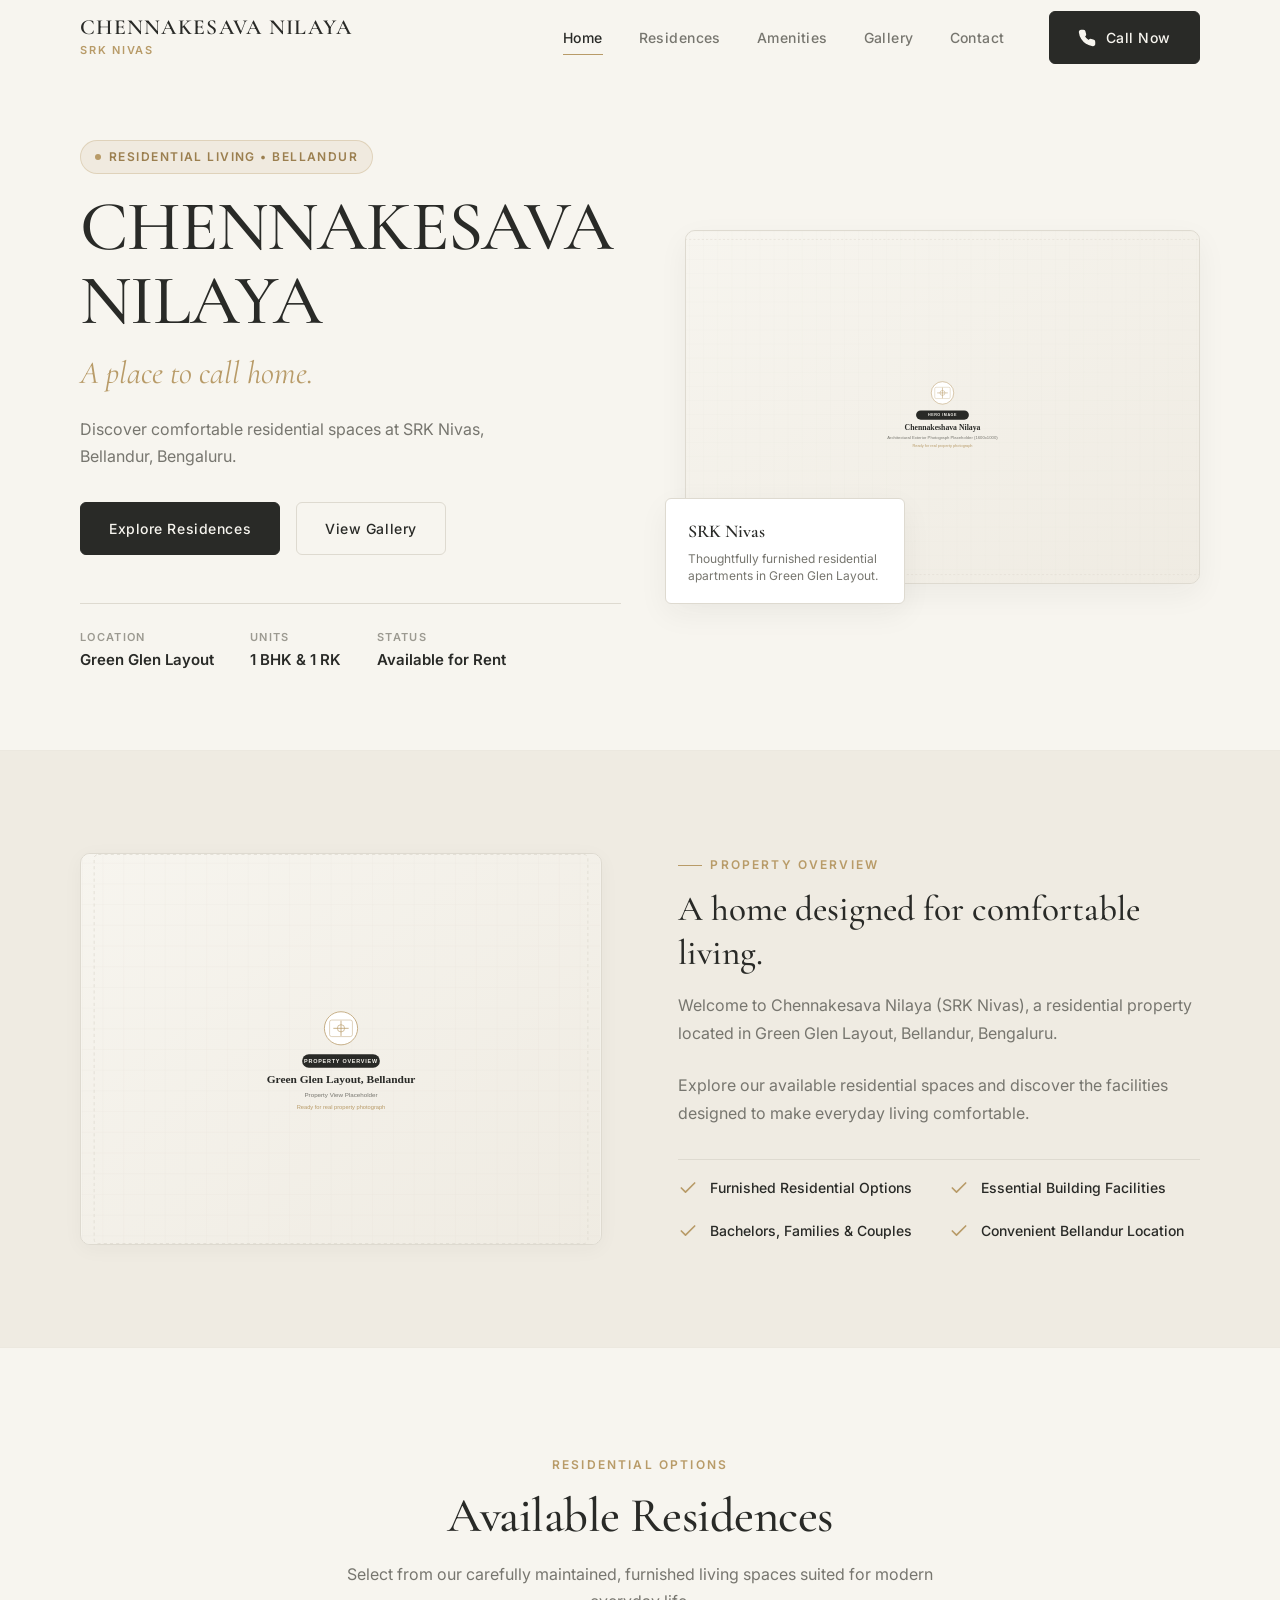
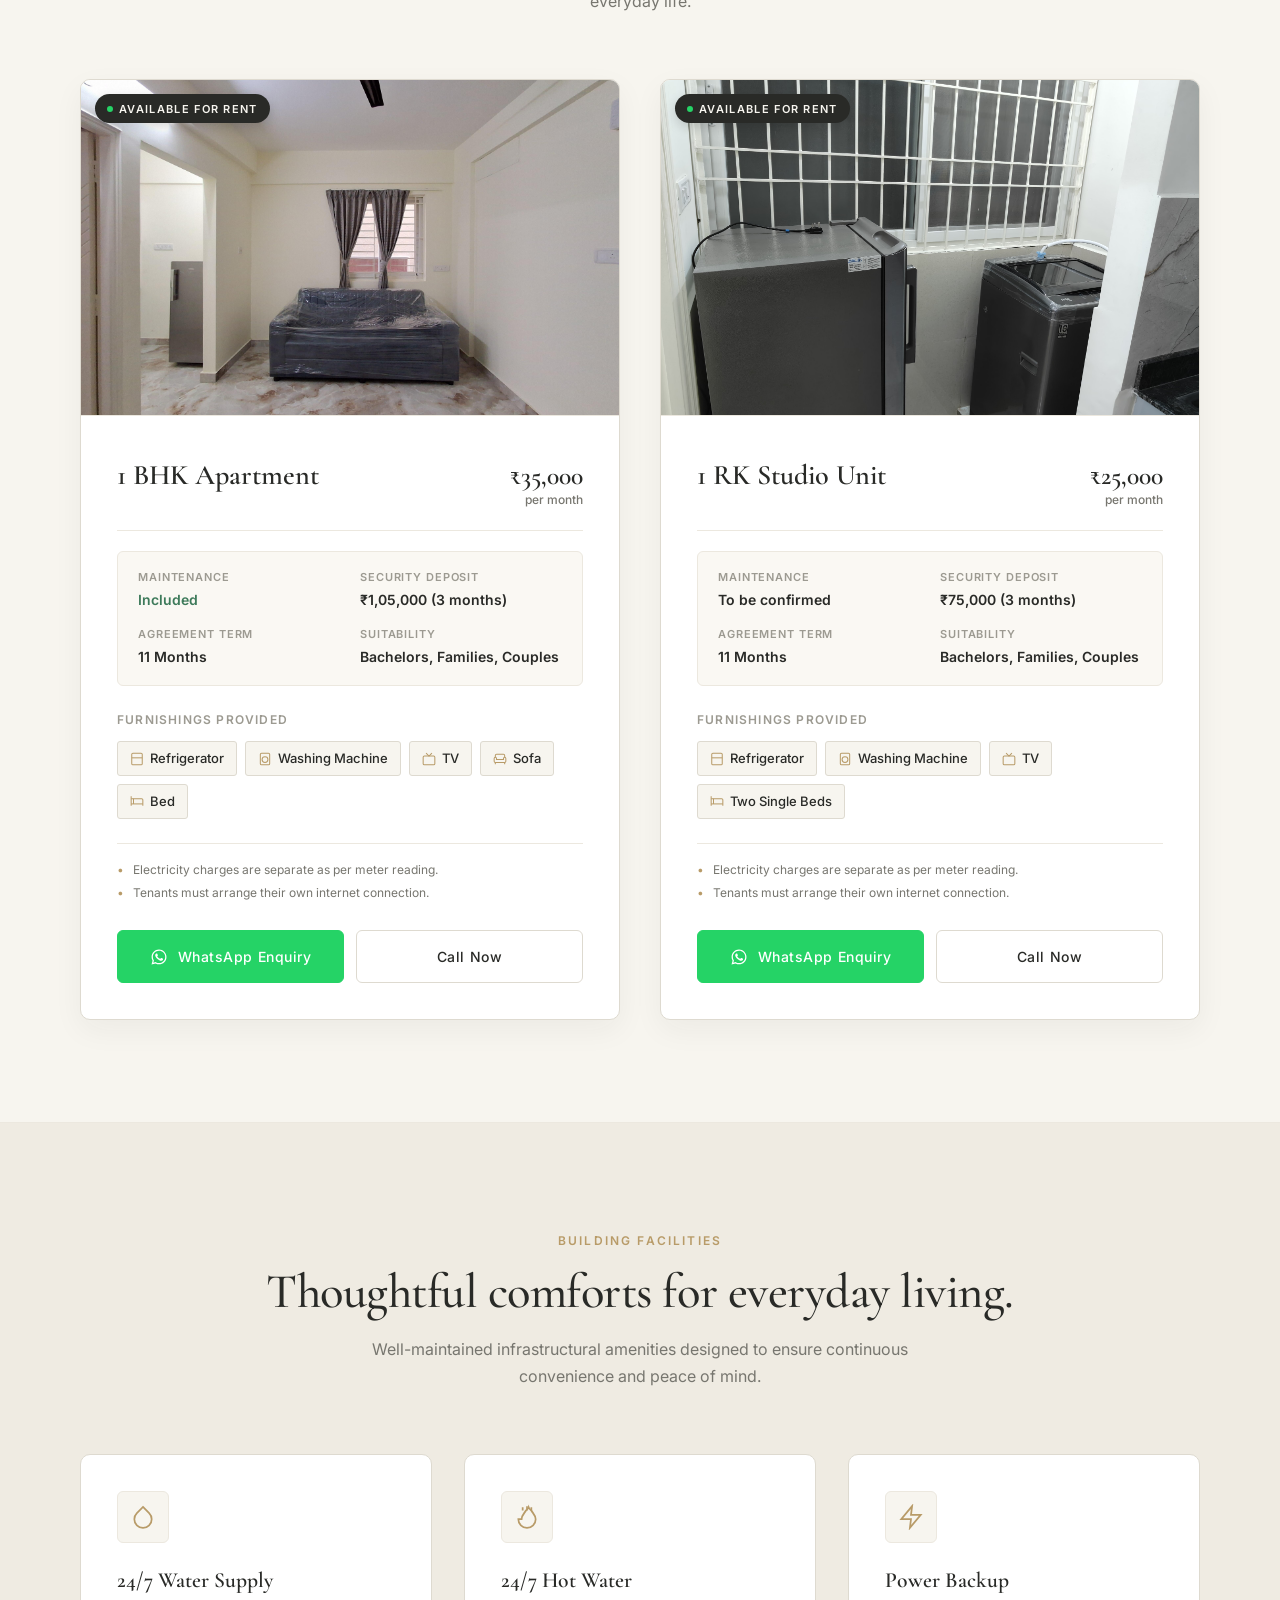
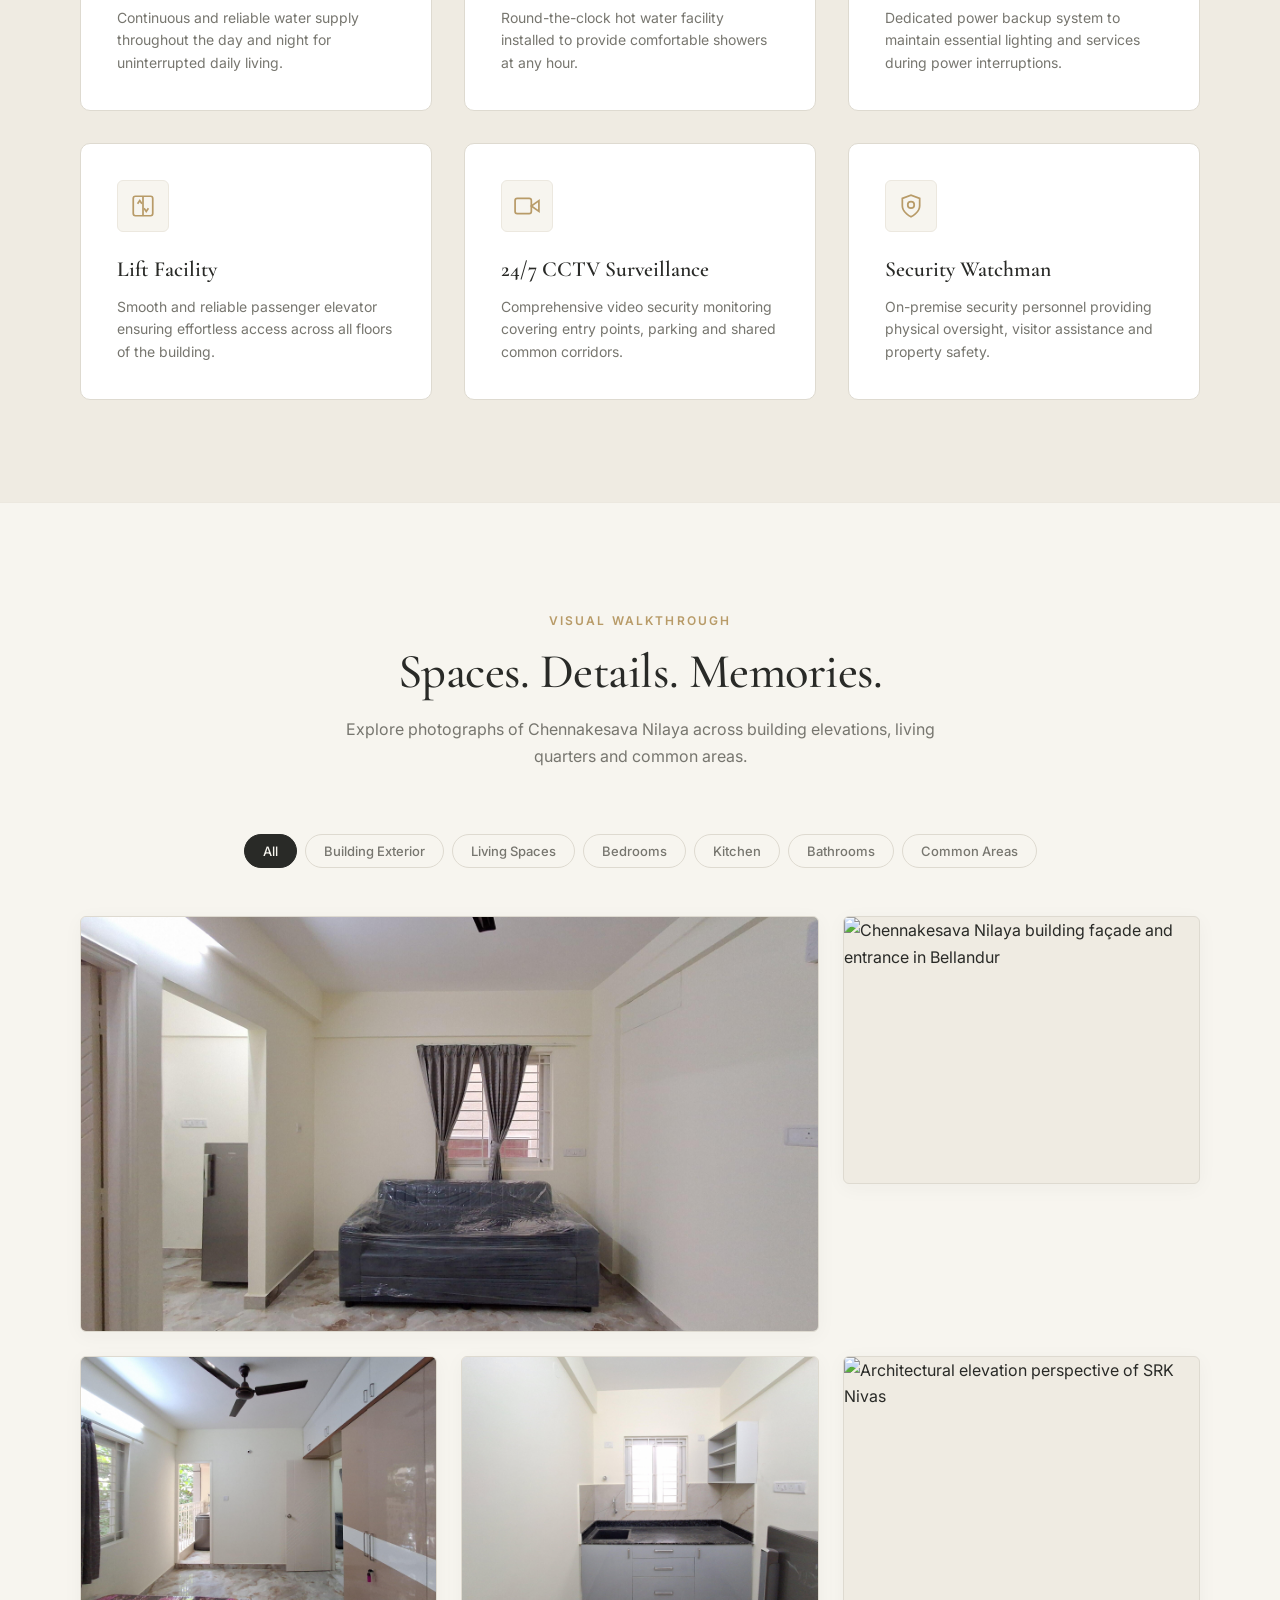
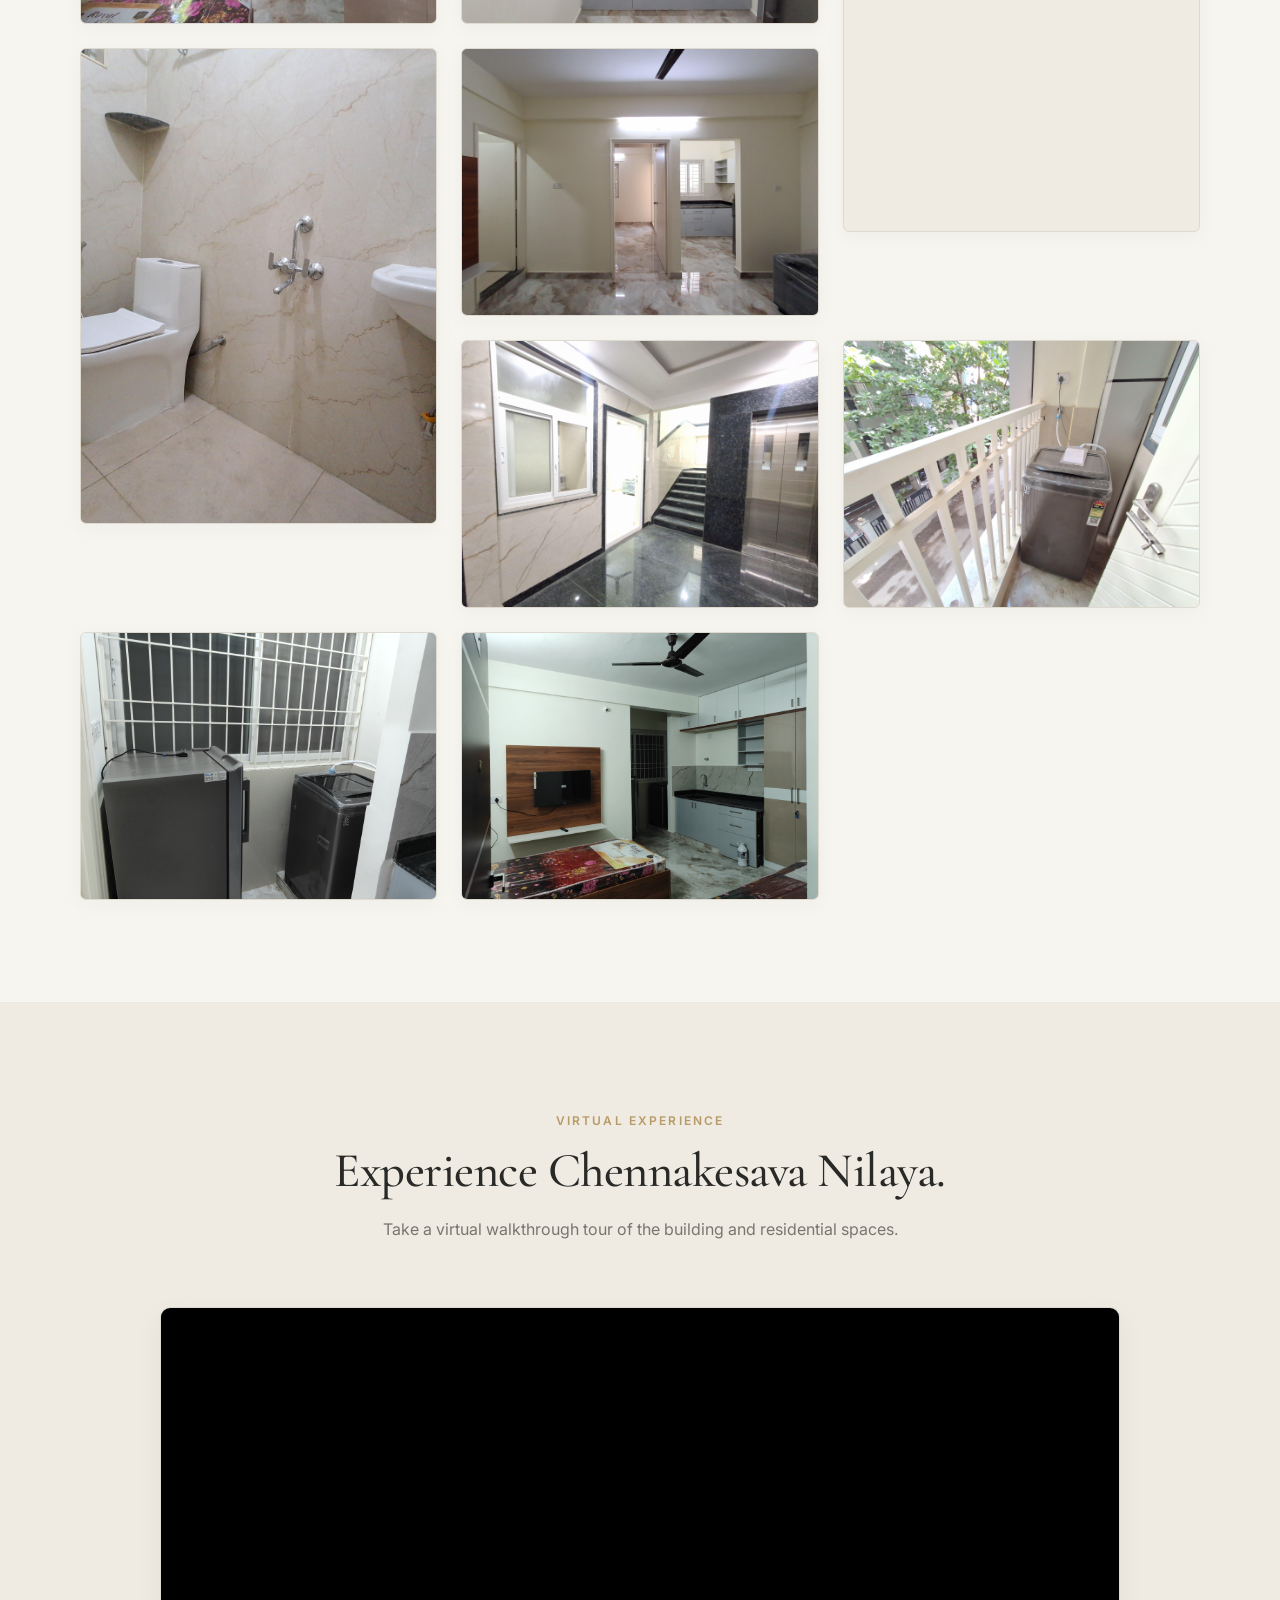
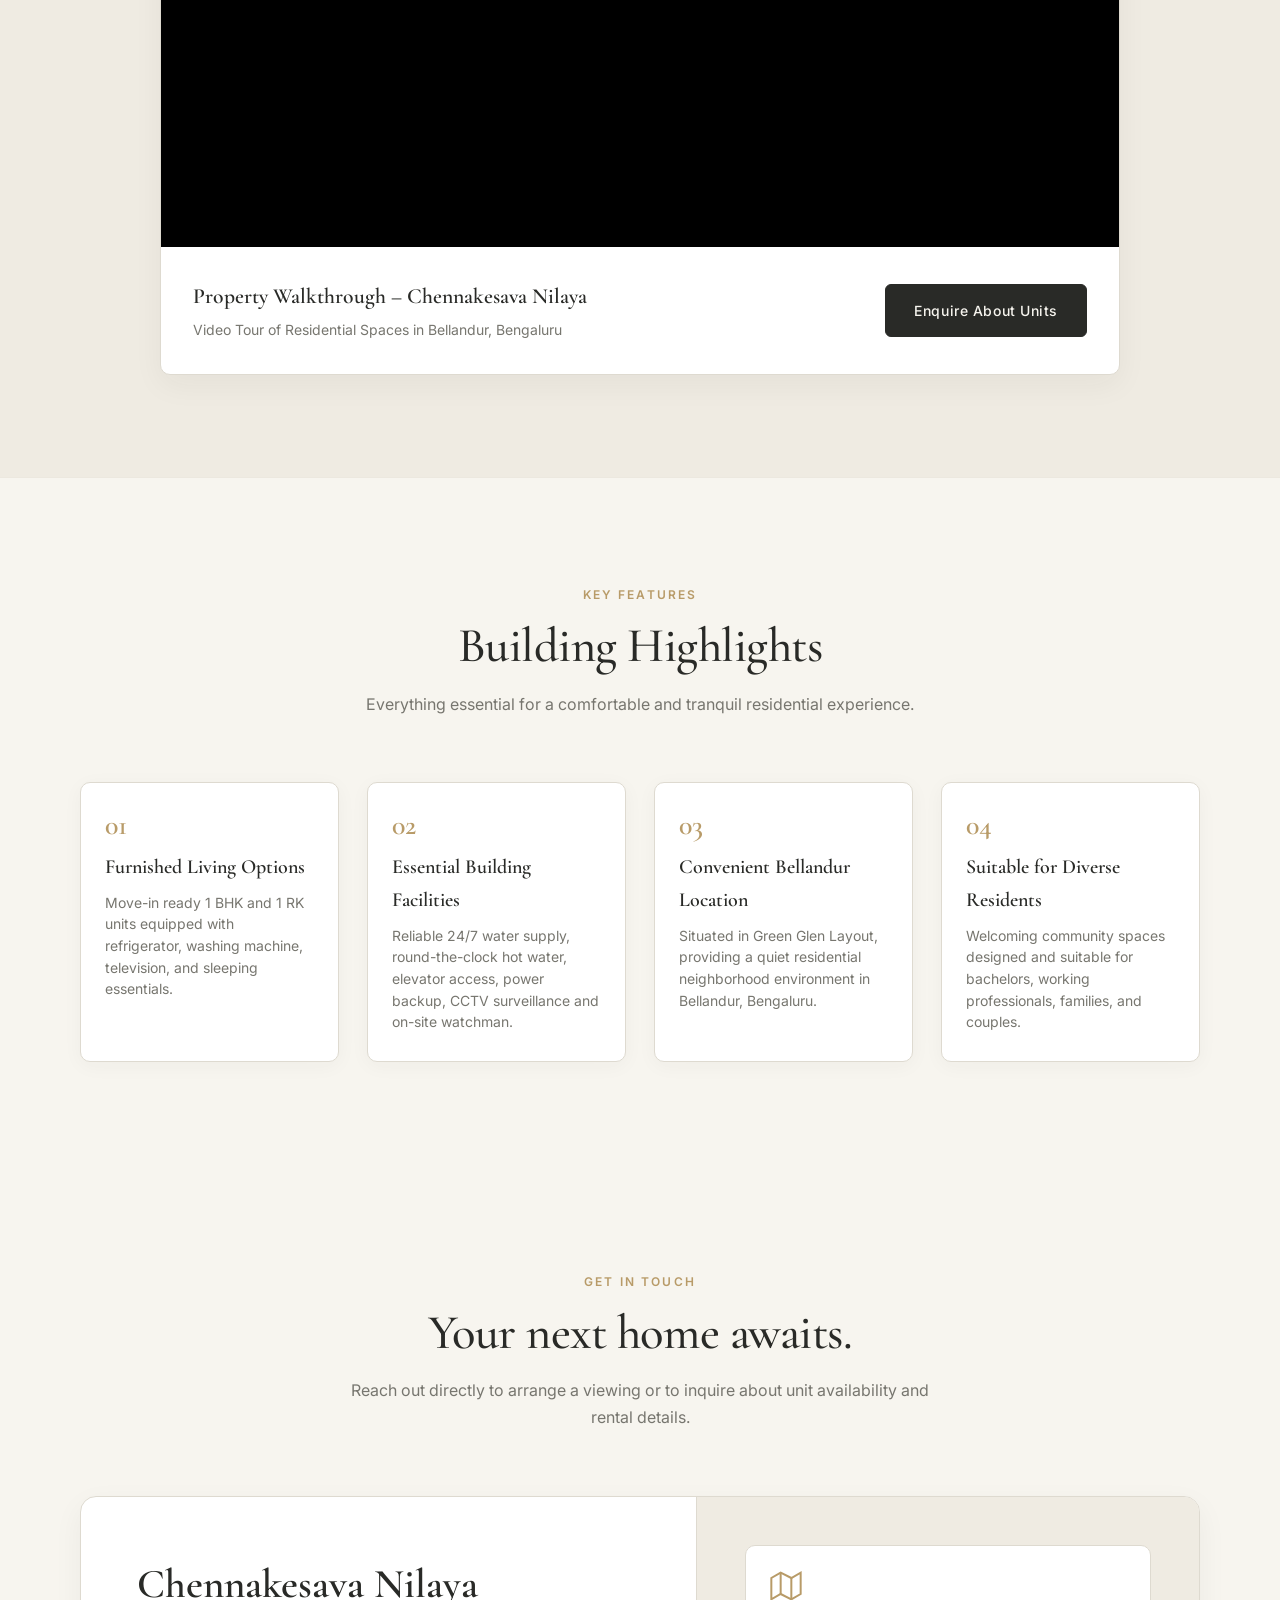
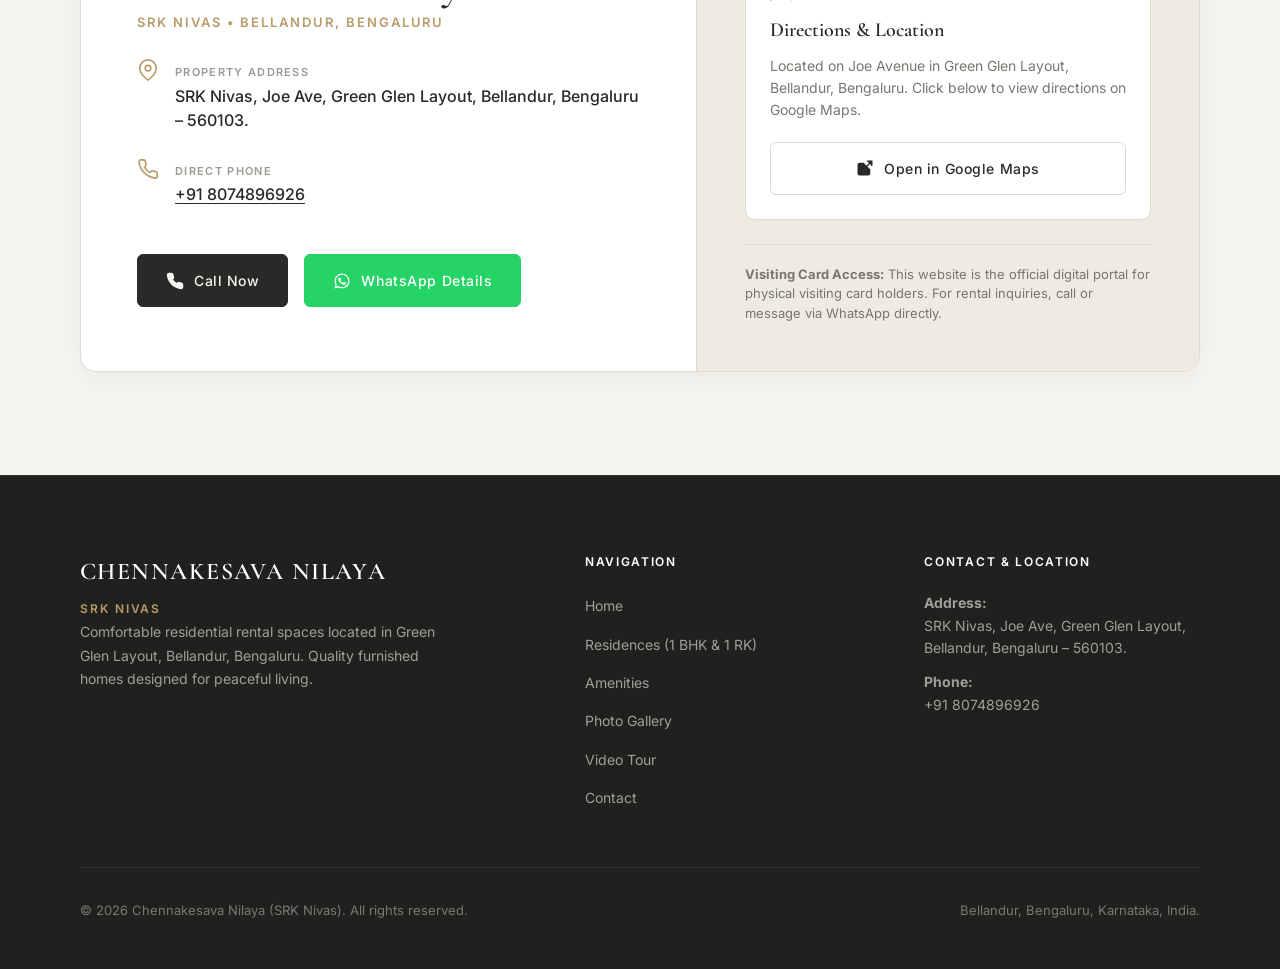
==== chennakeshava-nilaya/index.html @ bb9ea1ab "initial" ====
<!DOCTYPE html>
<html lang="en">
<head>
  <meta charset="UTF-8">
  <meta name="viewport" content="width=device-width, initial-scale=1.0, viewport-fit=cover">
  <title>Chennakeshava Nilaya | Furnished Rental Homes in Bellandur, Bengaluru</title>
  <meta name="description" content="Explore 1 BHK and 1 RK furnished rental homes at Chennakesava Nilaya (SRK Nivas), Green Glen Layout, Bellandur, Bengaluru.">
  <meta name="keywords" content="Chennakesava Nilaya, SRK Nivas, Bellandur rentals, 1 BHK Bellandur, 1 RK Bellandur, Green Glen Layout house rent">
  <meta name="author" content="Chennakesava Nilaya">
  <meta name="theme-color" content="#F7F5EF">

  <!-- Open Graph Meta Tags -->
  <meta property="og:title" content="Chennakesava Nilaya | Furnished Rental Homes in Bellandur, Bengaluru">
  <meta property="og:description" content="Explore 1 BHK and 1 RK furnished rental homes at Chennakesava Nilaya (SRK Nivas), Green Glen Layout, Bellandur, Bengaluru.">
  <meta property="og:type" content="website">
  <meta property="og:image" content="images/hero/hero-placeholder.svg">
  <meta property="og:locale" content="en_IN">

  <!-- Favicon -->
  <link rel="icon" type="image/svg+xml" href="favicon/favicon.svg">

  <!-- Google Fonts: Cormorant Garamond & Inter -->
  <link rel="preconnect" href="https://fonts.googleapis.com">
  <link rel="preconnect" href="https://fonts.gstatic.com" crossorigin>
  <link href="https://fonts.googleapis.com/css2?family=Cormorant+Garamond:ital,wght@0,400;0,500;0,600;0,700;1,400;1,500&family=Inter:wght@300;400;500;600;700&display=swap" rel="stylesheet">

  <!-- Main Stylesheet -->
  <link rel="stylesheet" href="css/style.css">
</head>
<body>

  <!-- =========================================================================
       Navigation Bar
       ========================================================================= -->
  <header class="navbar" id="navbar">
    <div class="container">
      <a href="#home" class="brand-wrapper" aria-label="Chennakesava Nilaya Home">
        <span class="brand-title">CHENNAKESAVA NILAYA</span>
        <span class="brand-subtitle">SRK NIVAS</span>
      </a>

      <!-- Desktop Navigation Links -->
      <nav class="nav-menu" id="navMenu" aria-label="Main Navigation">
        <a href="#home" class="nav-link active">Home</a>
        <a href="#residences" class="nav-link">Residences</a>
        <a href="#amenities" class="nav-link">Amenities</a>
        <a href="#gallery" class="nav-link">Gallery</a>
        <a href="#contact" class="nav-link">Contact</a>
        <a href="tel:+918074896926" class="btn btn-primary nav-cta">
          <svg class="btn-icon" viewBox="0 0 24 24" fill="none" stroke="currentColor" stroke-width="2" stroke-linecap="round" stroke-linejoin="round">
            <path d="M22 16.92v3a2 2 0 0 1-2.18 2 19.79 19.79 0 0 1-8.63-3.07 19.5 19.5 0 0 1-6-6 19.79 19.79 0 0 1-3.07-8.67A2 2 0 0 1 4.11 2h3a2 2 0 0 1 2 1.72 12.84 12.84 0 0 0 .7 2.81 2 2 0 0 1-.45 2.11L8.09 9.91a16 16 0 0 0 6 6l1.27-1.27a2 2 0 0 1 2.11-.45 12.84 12.84 0 0 0 2.81.7A2 2 0 0 1 22 16.92z"></path>
          </svg>
          <span>Call Now</span>
        </a>
      </nav>

      <!-- Mobile Hamburger Button -->
      <button class="nav-toggle" id="navToggle" aria-label="Open navigation menu" aria-expanded="false" aria-controls="navMenu">
        <span class="nav-toggle-bar"></span>
        <span class="nav-toggle-bar"></span>
        <span class="nav-toggle-bar"></span>
      </button>
    </div>
  </header>

  <!-- =========================================================================
       Hero Section
       ========================================================================= -->
  <section class="section hero-section" id="home">
    <div class="container">
      <div class="hero-grid">
        <div class="hero-content">
          <div class="hero-badge">
            <span class="hero-badge-dot"></span>
            <span>Residential Living &bull; Bellandur</span>
          </div>
          <h1 class="hero-title">CHENNAKESAVA NILAYA</h1>
          <p class="hero-tagline">A place to call home.</p>
          <p class="hero-description">
            Discover comfortable residential spaces at SRK Nivas, Bellandur, Bengaluru.
          </p>

          <div class="hero-actions">
            <a href="#residences" class="btn btn-primary">Explore Residences</a>
            <a href="#gallery" class="btn btn-secondary">View Gallery</a>
          </div>

          <div class="hero-meta-row">
            <div class="hero-meta-item">
              <span class="hero-meta-label">Location</span>
              <span class="hero-meta-value">Green Glen Layout</span>
            </div>
            <div class="hero-meta-item">
              <span class="hero-meta-label">Units</span>
              <span class="hero-meta-value">1 BHK &amp; 1 RK</span>
            </div>
            <div class="hero-meta-item">
              <span class="hero-meta-label">Status</span>
              <span class="hero-meta-value">Available for Rent</span>
            </div>
          </div>
        </div>

        <div class="hero-visual">
          <div class="hero-image-wrapper">
            <img 
              src="images/hero/hero-placeholder.svg" 
              alt="Chennakesava Nilaya residential building exterior in Bellandur" 
              width="1600" 
              height="1000"
              fetchpriority="high"
            >
          </div>
          <div class="hero-visual-card">
            <h2 class="hero-visual-card-title">SRK Nivas</h2>
            <p class="hero-visual-card-text">Thoughtfully furnished residential apartments in Green Glen Layout.</p>
          </div>
        </div>
      </div>
    </div>
  </section>

  <!-- =========================================================================
       Property Introduction Section
       ========================================================================= -->
  <section class="section intro-section" id="intro">
    <div class="container">
      <div class="intro-grid">
        <div class="intro-visual">
          <div class="intro-image-frame">
            <img 
              src="images/intro/intro-building.svg" 
              alt="Property perspective at Green Glen Layout Bellandur" 
              loading="lazy"
              width="1000"
              height="800"
            >
          </div>
        </div>

        <div class="intro-content">
          <span class="section-tag">Property Overview</span>
          <h2 class="intro-lead">A home designed for comfortable living.</h2>
          <p class="intro-body">
            Welcome to Chennakesava Nilaya (SRK Nivas), a residential property located in Green Glen Layout, Bellandur, Bengaluru.
          </p>
          <p class="intro-body">
            Explore our available residential spaces and discover the facilities designed to make everyday living comfortable.
          </p>

          <div class="intro-features-list">
            <div class="intro-feature-item">
              <svg class="intro-feature-icon" viewBox="0 0 24 24" fill="none" stroke-width="2" stroke-linecap="round" stroke-linejoin="round">
                <polyline points="20 6 9 17 4 12"></polyline>
              </svg>
              <span class="intro-feature-text">Furnished Residential Options</span>
            </div>
            <div class="intro-feature-item">
              <svg class="intro-feature-icon" viewBox="0 0 24 24" fill="none" stroke-width="2" stroke-linecap="round" stroke-linejoin="round">
                <polyline points="20 6 9 17 4 12"></polyline>
              </svg>
              <span class="intro-feature-text">Essential Building Facilities</span>
            </div>
            <div class="intro-feature-item">
              <svg class="intro-feature-icon" viewBox="0 0 24 24" fill="none" stroke-width="2" stroke-linecap="round" stroke-linejoin="round">
                <polyline points="20 6 9 17 4 12"></polyline>
              </svg>
              <span class="intro-feature-text">Bachelors, Families &amp; Couples</span>
            </div>
            <div class="intro-feature-item">
              <svg class="intro-feature-icon" viewBox="0 0 24 24" fill="none" stroke-width="2" stroke-linecap="round" stroke-linejoin="round">
                <polyline points="20 6 9 17 4 12"></polyline>
              </svg>
              <span class="intro-feature-text">Convenient Bellandur Location</span>
            </div>
          </div>
        </div>
      </div>
    </div>
  </section>

  <!-- =========================================================================
       Residences Section (1 BHK and 1 RK)
       ========================================================================= -->
  <section class="section residences-section" id="residences">
    <div class="container">
      <div class="section-header text-center">
        <span class="section-tag">Residential Options</span>
        <h2 class="section-heading">Available Residences</h2>
        <p class="section-subheading">
          Select from our carefully maintained, furnished living spaces suited for modern everyday life.
        </p>
      </div>

      <div class="residences-grid">
        <!-- Property 1: 1 BHK -->
        <article class="residence-card">
          <div class="residence-image-container">
            <img 
              src="images/1bhk/1bhk-hall-sofa.jpg" 
              alt="1 BHK Residential Unit Living Room at Chennakesava Nilaya" 
              loading="lazy"
              width="1000"
              height="750"
            >
            <div class="residence-status-badge">
              <span class="status-indicator"></span>
              <span>Available for Rent</span>
            </div>
          </div>

          <div class="residence-body">
            <div class="residence-header">
              <h3 class="residence-title">1 BHK Apartment</h3>
              <div class="residence-pricing">
                <span class="rent-amount">&#8377;35,000</span>
                <span class="rent-period">per month</span>
              </div>
            </div>

            <div class="residence-specs-grid">
              <div class="spec-item">
                <span class="spec-label">Maintenance</span>
                <span class="spec-val highlight-included">Included</span>
              </div>
              <div class="spec-item">
                <span class="spec-label">Security Deposit</span>
                <span class="spec-val">&#8377;1,05,000 (3 months)</span>
              </div>
              <div class="spec-item">
                <span class="spec-label">Agreement Term</span>
                <span class="spec-val">11 Months</span>
              </div>
              <div class="spec-item">
                <span class="spec-label">Suitability</span>
                <span class="spec-val">Bachelors, Families, Couples</span>
              </div>
            </div>

            <div class="furnishings-section">
              <h4 class="furnishings-title">Furnishings Provided</h4>
              <div class="furnishings-tags">
                <span class="furnishing-tag">
                  <svg class="furnishing-tag-icon" viewBox="0 0 24 24"><path d="M5 2h14a2 2 0 0 1 2 2v16a2 2 0 0 1-2 2H5a2 2 0 0 1-2-2V4a2 2 0 0 1 2-2z"></path><line x1="3" y1="10" x2="21" y2="10"></line><line x1="7" y1="6" x2="7" y2="6.01"></line><line x1="7" y1="14" x2="7" y2="14.01"></line></svg>
                  Refrigerator
                </span>
                <span class="furnishing-tag">
                  <svg class="furnishing-tag-icon" viewBox="0 0 24 24"><rect x="4" y="2" width="16" height="20" rx="2"></rect><circle cx="12" cy="13" r="5"></circle><line x1="8" y1="6" x2="8.01" y2="6"></line><line x1="12" y1="6" x2="12.01" y2="6"></line></svg>
                  Washing Machine
                </span>
                <span class="furnishing-tag">
                  <svg class="furnishing-tag-icon" viewBox="0 0 24 24"><rect x="2" y="7" width="20" height="15" rx="2"></rect><polyline points="17 2 12 7 7 2"></polyline></svg>
                  TV
                </span>
                <span class="furnishing-tag">
                  <svg class="furnishing-tag-icon" viewBox="0 0 24 24"><path d="M20 9V6a2 2 0 0 0-2-2H6a2 2 0 0 0-2 2v3"></path><path d="M2 11v5a2 2 0 0 0 2 2h16a2 2 0 0 0 2-2v-5a2 2 0 0 0-4 0v2H6v-2a2 2 0 0 0-4 0z"></path><line x1="4" y1="18" x2="4" y2="21"></line><line x1="20" y1="18" x2="20" y2="21"></line></svg>
                  Sofa
                </span>
                <span class="furnishing-tag">
                  <svg class="furnishing-tag-icon" viewBox="0 0 24 24"><path d="M2 4v16"></path><path d="M2 8h18a2 2 0 0 1 2 2v10"></path><path d="M2 17h20"></path><path d="M6 8v9"></path></svg>
                  Bed
                </span>
              </div>
            </div>

            <div class="rental-notes">
              <ul class="rental-notes-list">
                <li>Electricity charges are separate as per meter reading.</li>
                <li>Tenants must arrange their own internet connection.</li>
              </ul>
            </div>

            <div class="residence-actions">
              <a 
                href="https://wa.me/918074896926?text=Hello,%20I%20am%20interested%20in%20renting%20the%201%20BHK%20at%20Chennakesava%20Nilaya.%20Please%20share%20further%20details." 
                class="btn btn-whatsapp" 
                target="_blank" 
                rel="noopener noreferrer"
              >
                <svg class="btn-icon" viewBox="0 0 24 24" fill="currentColor">
                  <path d="M12.04 2C6.58 2 2.13 6.45 2.13 11.91C2.13 13.66 2.59 15.36 3.45 16.86L2.05 22L7.3 20.62C8.75 21.41 10.38 21.83 12.04 21.83C17.5 21.83 21.95 17.38 21.95 11.92C21.95 9.27 20.92 6.78 19.05 4.91C17.18 3.03 14.69 2 12.04 2M12.05 3.67C14.25 3.67 16.31 4.53 17.87 6.09C19.42 7.65 20.28 9.72 20.28 11.92C20.28 16.46 16.58 20.15 12.04 20.15C10.56 20.15 9.11 19.76 7.85 19L7.55 18.83L4.43 19.65L5.26 16.61L5.06 16.29C4.24 15 3.8 13.47 3.8 11.91C3.81 7.37 7.5 3.67 12.05 3.67M9.09 7.33C8.91 7.33 8.71 7.33 8.54 7.33C8.36 7.33 8.08 7.4 7.84 7.66C7.6 7.92 6.94 8.54 6.94 9.81C6.94 11.08 7.87 12.3 8 12.47C8.13 12.64 9.8 15.22 12.37 16.33C12.98 16.6 13.46 16.76 13.83 16.88C14.45 17.08 15.01 17.05 15.46 16.98C15.96 16.91 17 16.35 17.23 15.71C17.46 15.07 17.46 14.52 17.39 14.41C17.32 14.3 17.15 14.23 16.89 14.1C16.63 13.97 15.37 13.35 15.14 13.26C14.9 13.18 14.74 13.13 14.57 13.39C14.4 13.65 13.92 14.23 13.78 14.39C13.63 14.55 13.49 14.57 13.23 14.44C12.97 14.31 12.13 14.03 11.14 13.15C10.37 12.46 9.85 11.61 9.72 11.35C9.59 11.09 9.7 10.95 9.83 10.82C9.95 10.7 10.1 10.51 10.23 10.35C10.36 10.19 10.4 10.08 10.49 9.91C10.58 9.74 10.53 9.59 10.47 9.46C10.4 9.33 9.91 8.13 9.71 7.64C9.51 7.17 9.31 7.23 9.16 7.22C9.02 7.22 9.09 7.33 9.09 7.33Z"/>
                </svg>
                <span>WhatsApp Enquiry</span>
              </a>
              <a href="tel:+918074896926" class="btn btn-secondary">Call Now</a>
            </div>
          </div>
        </article>

        <!-- Property 2: 1 RK -->
        <article class="residence-card">
          <div class="residence-image-container">
            <img 
              src="images/1rk/1rk-main.jpg" 
              alt="1 RK Residential Unit at Chennakesava Nilaya" 
              loading="lazy"
              width="1000"
              height="750"
            >
            <div class="residence-status-badge">
              <span class="status-indicator"></span>
              <span>Available for Rent</span>
            </div>
          </div>

          <div class="residence-body">
            <div class="residence-header">
              <h3 class="residence-title">1 RK Studio Unit</h3>
              <div class="residence-pricing">
                <span class="rent-amount">&#8377;25,000</span>
                <span class="rent-period">per month</span>
              </div>
            </div>

            <div class="residence-specs-grid">
              <div class="spec-item">
                <span class="spec-label">Maintenance</span>
                <span class="spec-val">To be confirmed</span>
              </div>
              <div class="spec-item">
                <span class="spec-label">Security Deposit</span>
                <span class="spec-val">&#8377;75,000 (3 months)</span>
              </div>
              <div class="spec-item">
                <span class="spec-label">Agreement Term</span>
                <span class="spec-val">11 Months</span>
              </div>
              <div class="spec-item">
                <span class="spec-label">Suitability</span>
                <span class="spec-val">Bachelors, Families, Couples</span>
              </div>
            </div>

            <div class="furnishings-section">
              <h4 class="furnishings-title">Furnishings Provided</h4>
              <div class="furnishings-tags">
                <span class="furnishing-tag">
                  <svg class="furnishing-tag-icon" viewBox="0 0 24 24"><path d="M5 2h14a2 2 0 0 1 2 2v16a2 2 0 0 1-2 2H5a2 2 0 0 1-2-2V4a2 2 0 0 1 2-2z"></path><line x1="3" y1="10" x2="21" y2="10"></line><line x1="7" y1="6" x2="7" y2="6.01"></line><line x1="7" y1="14" x2="7" y2="14.01"></line></svg>
                  Refrigerator
                </span>
                <span class="furnishing-tag">
                  <svg class="furnishing-tag-icon" viewBox="0 0 24 24"><rect x="4" y="2" width="16" height="20" rx="2"></rect><circle cx="12" cy="13" r="5"></circle><line x1="8" y1="6" x2="8.01" y2="6"></line><line x1="12" y1="6" x2="12.01" y2="6"></line></svg>
                  Washing Machine
                </span>
                <span class="furnishing-tag">
                  <svg class="furnishing-tag-icon" viewBox="0 0 24 24"><rect x="2" y="7" width="20" height="15" rx="2"></rect><polyline points="17 2 12 7 7 2"></polyline></svg>
                  TV
                </span>
                <span class="furnishing-tag">
                  <svg class="furnishing-tag-icon" viewBox="0 0 24 24"><path d="M2 4v16"></path><path d="M2 8h18a2 2 0 0 1 2 2v10"></path><path d="M2 17h20"></path><path d="M6 8v9"></path></svg>
                  Two Single Beds
                </span>
              </div>
            </div>

            <div class="rental-notes">
              <ul class="rental-notes-list">
                <li>Electricity charges are separate as per meter reading.</li>
                <li>Tenants must arrange their own internet connection.</li>
              </ul>
            </div>

            <div class="residence-actions">
              <a 
                href="https://wa.me/918074896926?text=Hello,%20I%20am%20interested%20in%20renting%20the%201%20RK%20at%20Chennakesava%20Nilaya.%20Please%20share%20further%20details." 
                class="btn btn-whatsapp" 
                target="_blank" 
                rel="noopener noreferrer"
              >
                <svg class="btn-icon" viewBox="0 0 24 24" fill="currentColor">
                  <path d="M12.04 2C6.58 2 2.13 6.45 2.13 11.91C2.13 13.66 2.59 15.36 3.45 16.86L2.05 22L7.3 20.62C8.75 21.41 10.38 21.83 12.04 21.83C17.5 21.83 21.95 17.38 21.95 11.92C21.95 9.27 20.92 6.78 19.05 4.91C17.18 3.03 14.69 2 12.04 2M12.05 3.67C14.25 3.67 16.31 4.53 17.87 6.09C19.42 7.65 20.28 9.72 20.28 11.92C20.28 16.46 16.58 20.15 12.04 20.15C10.56 20.15 9.11 19.76 7.85 19L7.55 18.83L4.43 19.65L5.26 16.61L5.06 16.29C4.24 15 3.8 13.47 3.8 11.91C3.81 7.37 7.5 3.67 12.05 3.67M9.09 7.33C8.91 7.33 8.71 7.33 8.54 7.33C8.36 7.33 8.08 7.4 7.84 7.66C7.6 7.92 6.94 8.54 6.94 9.81C6.94 11.08 7.87 12.3 8 12.47C8.13 12.64 9.8 15.22 12.37 16.33C12.98 16.6 13.46 16.76 13.83 16.88C14.45 17.08 15.01 17.05 15.46 16.98C15.96 16.91 17 16.35 17.23 15.71C17.46 15.07 17.46 14.52 17.39 14.41C17.32 14.3 17.15 14.23 16.89 14.1C16.63 13.97 15.37 13.35 15.14 13.26C14.9 13.18 14.74 13.13 14.57 13.39C14.4 13.65 13.92 14.23 13.78 14.39C13.63 14.55 13.49 14.57 13.23 14.44C12.97 14.31 12.13 14.03 11.14 13.15C10.37 12.46 9.85 11.61 9.72 11.35C9.59 11.09 9.7 10.95 9.83 10.82C9.95 10.7 10.1 10.51 10.23 10.35C10.36 10.19 10.4 10.08 10.49 9.91C10.58 9.74 10.53 9.59 10.47 9.46C10.4 9.33 9.91 8.13 9.71 7.64C9.51 7.17 9.31 7.23 9.16 7.22C9.02 7.22 9.09 7.33 9.09 7.33Z"/>
                </svg>
                <span>WhatsApp Enquiry</span>
              </a>
              <a href="tel:+918074896926" class="btn btn-secondary">Call Now</a>
            </div>
          </div>
        </article>
      </div>
    </div>
  </section>

  <!-- =========================================================================
       Amenities Section
       ========================================================================= -->
  <section class="section amenities-section" id="amenities">
    <div class="container">
      <div class="section-header text-center">
        <span class="section-tag">Building Facilities</span>
        <h2 class="section-heading">Thoughtful comforts for everyday living.</h2>
        <p class="section-subheading">
          Well-maintained infrastructural amenities designed to ensure continuous convenience and peace of mind.
        </p>
      </div>

      <div class="amenities-grid">
        <!-- 1. 24/7 Water Supply -->
        <div class="amenity-card">
          <div class="amenity-icon-box">
            <svg class="amenity-icon" viewBox="0 0 24 24">
              <path d="M12 2.69l5.66 5.66a8 8 0 1 1-11.31 0z"></path>
            </svg>
          </div>
          <h3 class="amenity-title">24/7 Water Supply</h3>
          <p class="amenity-desc">Continuous and reliable water supply throughout the day and night for uninterrupted daily living.</p>
        </div>

        <!-- 2. 24/7 Hot Water -->
        <div class="amenity-card">
          <div class="amenity-icon-box">
            <svg class="amenity-icon" viewBox="0 0 24 24">
              <path d="M12 2v4"></path>
              <path d="M8 3v3"></path>
              <path d="M16 3v3"></path>
              <path d="M4 14c0 4.418 3.582 8 8 8s8-3.582 8-8c0-3.5-3-6-4-8-2-1.5-2.5-3-2.5-3s-.5 1.5-2.5 3c-1 2-4 4.5-4 8z"></path>
            </svg>
          </div>
          <h3 class="amenity-title">24/7 Hot Water</h3>
          <p class="amenity-desc">Round-the-clock hot water facility installed to provide comfortable showers at any hour.</p>
        </div>

        <!-- 3. Power Backup -->
        <div class="amenity-card">
          <div class="amenity-icon-box">
            <svg class="amenity-icon" viewBox="0 0 24 24">
              <polygon points="13 2 3 14 12 14 11 22 21 10 12 10 13 2"></polygon>
            </svg>
          </div>
          <h3 class="amenity-title">Power Backup</h3>
          <p class="amenity-desc">Dedicated power backup system to maintain essential lighting and services during power interruptions.</p>
        </div>

        <!-- 4. Lift Facility -->
        <div class="amenity-card">
          <div class="amenity-icon-box">
            <svg class="amenity-icon" viewBox="0 0 24 24">
              <rect x="3" y="3" width="18" height="18" rx="2"></rect>
              <line x1="12" y1="3" x2="12" y2="21"></line>
              <polyline points="7 10 9 7 11 10"></polyline>
              <polyline points="13 14 15 17 17 14"></polyline>
            </svg>
          </div>
          <h3 class="amenity-title">Lift Facility</h3>
          <p class="amenity-desc">Smooth and reliable passenger elevator ensuring effortless access across all floors of the building.</p>
        </div>

        <!-- 5. 24/7 CCTV Surveillance -->
        <div class="amenity-card">
          <div class="amenity-icon-box">
            <svg class="amenity-icon" viewBox="0 0 24 24">
              <path d="M23 7l-7 5 7 5V7z"></path>
              <rect x="1" y="5" width="15" height="14" rx="2"></rect>
            </svg>
          </div>
          <h3 class="amenity-title">24/7 CCTV Surveillance</h3>
          <p class="amenity-desc">Comprehensive video security monitoring covering entry points, parking and shared common corridors.</p>
        </div>

        <!-- 6. Security Watchman -->
        <div class="amenity-card">
          <div class="amenity-icon-box">
            <svg class="amenity-icon" viewBox="0 0 24 24">
              <path d="M12 22s8-4 8-10V5l-8-3-8 3v7c0 6 8 10 8 10z"></path>
              <circle cx="12" cy="11" r="3"></circle>
            </svg>
          </div>
          <h3 class="amenity-title">Security Watchman</h3>
          <p class="amenity-desc">On-premise security personnel providing physical oversight, visitor assistance and property safety.</p>
        </div>
      </div>
    </div>
  </section>

  <!-- =========================================================================
       Photo Gallery Section
       ========================================================================= -->
  <section class="section gallery-section" id="gallery">
    <div class="container">
      <div class="section-header text-center">
        <span class="section-tag">Visual Walkthrough</span>
        <h2 class="section-heading">Spaces. Details. Memories.</h2>
        <p class="section-subheading">
          Explore photographs of Chennakesava Nilaya across building elevations, living quarters and common areas.
        </p>
      </div>

      <!-- Filter Controls -->
      <div class="gallery-filters" role="group" aria-label="Gallery category filters">
        <button class="filter-btn active" data-filter="all" aria-pressed="true">All</button>
        <button class="filter-btn" data-filter="exterior" aria-pressed="false">Building Exterior</button>
        <button class="filter-btn" data-filter="living" aria-pressed="false">Living Spaces</button>
        <button class="filter-btn" data-filter="bedrooms" aria-pressed="false">Bedrooms</button>
        <button class="filter-btn" data-filter="kitchen" aria-pressed="false">Kitchen</button>
        <button class="filter-btn" data-filter="bathrooms" aria-pressed="false">Bathrooms</button>
        <button class="filter-btn" data-filter="common" aria-pressed="false">Common Areas</button>
      </div>

      <!-- Dynamic Gallery Grid Container -->
      <div class="gallery-grid" id="galleryGrid">
        <!-- Rendered dynamically by js/gallery.js -->
      </div>
    </div>
  </section>

  <!-- Lightbox Modal -->
  <div class="lightbox-modal" id="lightboxModal" role="dialog" aria-modal="true" aria-label="Photo Lightbox" aria-hidden="true">
    <button class="lightbox-btn lightbox-close" id="lightboxClose" aria-label="Close photo view">
      <svg width="22" height="22" viewBox="0 0 24 24" fill="none" stroke="currentColor" stroke-width="2"><line x1="18" y1="6" x2="6" y2="18"></line><line x1="6" y1="6" x2="18" y2="18"></line></svg>
    </button>
    <button class="lightbox-btn lightbox-prev" id="lightboxPrev" aria-label="Previous photo">
      <svg width="24" height="24" viewBox="0 0 24 24" fill="none" stroke="currentColor" stroke-width="2"><polyline points="15 18 9 12 15 6"></polyline></svg>
    </button>
    <button class="lightbox-btn lightbox-next" id="lightboxNext" aria-label="Next photo">
      <svg width="24" height="24" viewBox="0 0 24 24" fill="none" stroke="currentColor" stroke-width="2"><polyline points="9 18 15 12 9 6"></polyline></svg>
    </button>

    <div class="lightbox-content">
      <div class="lightbox-image-container">
        <img id="lightboxImg" src="data:image/svg+xml,%3Csvg xmlns='http://www.w3.org/2000/svg' viewBox='0 0 1 1'%3E%3C/svg%3E" alt="Expanded property view">
      </div>
      <div class="lightbox-caption-bar">
        <h3 class="lightbox-title" id="lightboxTitle"></h3>
        <div class="lightbox-meta">
          <span id="lightboxCategory"></span>
          <span>&bull;</span>
          <span id="lightboxCounter"></span>
        </div>
      </div>
    </div>
  </div>

  <!-- =========================================================================
       YouTube Video Gallery Section
       ========================================================================= -->
  <section class="section video-section" id="video">
    <div class="container">
      <div class="section-header text-center">
        <span class="section-tag">Virtual Experience</span>
        <h2 class="section-heading">Experience Chennakesava Nilaya.</h2>
        <p class="section-subheading">
          Take a virtual walkthrough tour of the building and residential spaces.
        </p>
      </div>

      <div class="video-container-card">
        <div class="video-player-wrapper" id="videoPlayerContainer">
          <!-- Populated by js/main.js with privacy-enhanced YouTube embed -->
        </div>
        <div class="video-details">
          <div>
            <h3 class="video-info-title" id="videoTitle">Property Walkthrough &ndash; Chennakesava Nilaya</h3>
            <p class="video-info-subtitle" id="videoSubtitle">Video Tour of Residential Spaces in Bellandur, Bengaluru</p>
          </div>
          <a 
            href="https://wa.me/918074896926?text=Hello,%20I%20am%20interested%20in%20knowing%20more%20about%20Chennakesava%20Nilaya.%20Please%20share%20the%20rental%20details." 
            class="btn btn-primary"
            target="_blank" 
            rel="noopener noreferrer"
          >
            Enquire About Units
          </a>
        </div>
      </div>
    </div>
  </section>

  <!-- =========================================================================
       Building Highlights Section
       ========================================================================= -->
  <section class="section highlights-section" id="highlights">
    <div class="container">
      <div class="section-header text-center">
        <span class="section-tag">Key Features</span>
        <h2 class="section-heading">Building Highlights</h2>
        <p class="section-subheading">
          Everything essential for a comfortable and tranquil residential experience.
        </p>
      </div>

      <div class="highlights-grid">
        <div class="highlight-box">
          <span class="highlight-number">01</span>
          <h3 class="highlight-title">Furnished Living Options</h3>
          <p class="highlight-desc">Move-in ready 1 BHK and 1 RK units equipped with refrigerator, washing machine, television, and sleeping essentials.</p>
        </div>

        <div class="highlight-box">
          <span class="highlight-number">02</span>
          <h3 class="highlight-title">Essential Building Facilities</h3>
          <p class="highlight-desc">Reliable 24/7 water supply, round-the-clock hot water, elevator access, power backup, CCTV surveillance and on-site watchman.</p>
        </div>

        <div class="highlight-box">
          <span class="highlight-number">03</span>
          <h3 class="highlight-title">Convenient Bellandur Location</h3>
          <p class="highlight-desc">Situated in Green Glen Layout, providing a quiet residential neighborhood environment in Bellandur, Bengaluru.</p>
        </div>

        <div class="highlight-box">
          <span class="highlight-number">04</span>
          <h3 class="highlight-title">Suitable for Diverse Residents</h3>
          <p class="highlight-desc">Welcoming community spaces designed and suitable for bachelors, working professionals, families, and couples.</p>
        </div>
      </div>
    </div>
  </section>

  <!-- =========================================================================
       Contact Section
       ========================================================================= -->
  <section class="section contact-section" id="contact">
    <div class="container">
      <div class="section-header text-center">
        <span class="section-tag">Get in Touch</span>
        <h2 class="section-heading">Your next home awaits.</h2>
        <p class="section-subheading">
          Reach out directly to arrange a viewing or to inquire about unit availability and rental details.
        </p>
      </div>

      <div class="contact-card">
        <div class="contact-main">
          <h3 class="contact-brand-title">Chennakesava Nilaya</h3>
          <span class="contact-brand-sub">SRK NIVAS &bull; BELLANDUR, BENGALURU</span>

          <div class="contact-info-list">
            <div class="contact-info-item">
              <svg class="contact-info-icon" viewBox="0 0 24 24">
                <path d="M21 10c0 7-9 13-9 13s-9-6-9-13a9 9 0 0 1 18 0z"></path>
                <circle cx="12" cy="10" r="3"></circle>
              </svg>
              <div>
                <span class="contact-info-label">Property Address</span>
                <p class="contact-info-value">
                  SRK Nivas, Joe Ave, Green Glen Layout, Bellandur, Bengaluru &ndash; 560103.
                </p>
              </div>
            </div>

            <div class="contact-info-item">
              <svg class="contact-info-icon" viewBox="0 0 24 24">
                <path d="M22 16.92v3a2 2 0 0 1-2.18 2 19.79 19.79 0 0 1-8.63-3.07 19.5 19.5 0 0 1-6-6 19.79 19.79 0 0 1-3.07-8.67A2 2 0 0 1 4.11 2h3a2 2 0 0 1 2 1.72 12.84 12.84 0 0 0 .7 2.81 2 2 0 0 1-.45 2.11L8.09 9.91a16 16 0 0 0 6 6l1.27-1.27a2 2 0 0 1 2.11-.45 12.84 12.84 0 0 0 2.81.7A2 2 0 0 1 22 16.92z"></path>
              </svg>
              <div>
                <span class="contact-info-label">Direct Phone</span>
                <p class="contact-info-value">
                  <a href="tel:+918074896926" style="text-decoration: underline; text-underline-offset: 3px;">+91 8074896926</a>
                </p>
              </div>
            </div>
          </div>

          <div class="contact-actions">
            <a href="tel:+918074896926" class="btn btn-primary">
              <svg class="btn-icon" viewBox="0 0 24 24" fill="none" stroke="currentColor" stroke-width="2" stroke-linecap="round" stroke-linejoin="round">
                <path d="M22 16.92v3a2 2 0 0 1-2.18 2 19.79 19.79 0 0 1-8.63-3.07 19.5 19.5 0 0 1-6-6 19.79 19.79 0 0 1-3.07-8.67A2 2 0 0 1 4.11 2h3a2 2 0 0 1 2 1.72 12.84 12.84 0 0 0 .7 2.81 2 2 0 0 1-.45 2.11L8.09 9.91a16 16 0 0 0 6 6l1.27-1.27a2 2 0 0 1 2.11-.45 12.84 12.84 0 0 0 2.81.7A2 2 0 0 1 22 16.92z"></path>
              </svg>
              <span>Call Now</span>
            </a>

            <a 
              href="https://wa.me/918074896926?text=Hello,%20I%20am%20interested%20in%20knowing%20more%20about%20Chennakesava%20Nilaya.%20Please%20share%20the%20rental%20details." 
              class="btn btn-whatsapp" 
              target="_blank" 
              rel="noopener noreferrer"
            >
              <svg class="btn-icon" viewBox="0 0 24 24" fill="currentColor">
                <path d="M12.04 2C6.58 2 2.13 6.45 2.13 11.91C2.13 13.66 2.59 15.36 3.45 16.86L2.05 22L7.3 20.62C8.75 21.41 10.38 21.83 12.04 21.83C17.5 21.83 21.95 17.38 21.95 11.92C21.95 9.27 20.92 6.78 19.05 4.91C17.18 3.03 14.69 2 12.04 2M12.05 3.67C14.25 3.67 16.31 4.53 17.87 6.09C19.42 7.65 20.28 9.72 20.28 11.92C20.28 16.46 16.58 20.15 12.04 20.15C10.56 20.15 9.11 19.76 7.85 19L7.55 18.83L4.43 19.65L5.26 16.61L5.06 16.29C4.24 15 3.8 13.47 3.8 11.91C3.81 7.37 7.5 3.67 12.05 3.67M9.09 7.33C8.91 7.33 8.71 7.33 8.54 7.33C8.36 7.33 8.08 7.4 7.84 7.66C7.6 7.92 6.94 8.54 6.94 9.81C6.94 11.08 7.87 12.3 8 12.47C8.13 12.64 9.8 15.22 12.37 16.33C12.98 16.6 13.46 16.76 13.83 16.88C14.45 17.08 15.01 17.05 15.46 16.98C15.96 16.91 17 16.35 17.23 15.71C17.46 15.07 17.46 14.52 17.39 14.41C17.32 14.3 17.15 14.23 16.89 14.1C16.63 13.97 15.37 13.35 15.14 13.26C14.9 13.18 14.74 13.13 14.57 13.39C14.4 13.65 13.92 14.23 13.78 14.39C13.63 14.55 13.49 14.57 13.23 14.44C12.97 14.31 12.13 14.03 11.14 13.15C10.37 12.46 9.85 11.61 9.72 11.35C9.59 11.09 9.7 10.95 9.83 10.82C9.95 10.7 10.1 10.51 10.23 10.35C10.36 10.19 10.4 10.08 10.49 9.91C10.58 9.74 10.53 9.59 10.47 9.46C10.4 9.33 9.91 8.13 9.71 7.64C9.51 7.17 9.31 7.23 9.16 7.22C9.02 7.22 9.09 7.33 9.09 7.33Z"/>
              </svg>
              <span>WhatsApp Details</span>
            </a>
          </div>
        </div>

        <div class="contact-side">
          <div class="map-card">
            <svg class="map-card-icon" viewBox="0 0 24 24">
              <polygon points="1 6 1 22 8 18 16 22 23 18 23 2 16 6 8 2 1 6"></polygon>
              <line x1="8" y1="2" x2="8" y2="18"></line>
              <line x1="16" y1="6" x2="16" y2="22"></line>
            </svg>
            <h4 class="map-card-title">Directions &amp; Location</h4>
            <p class="map-card-desc">
              Located on Joe Avenue in Green Glen Layout, Bellandur, Bengaluru. Click below to view directions on Google Maps.
            </p>
            <a 
              href="https://www.google.com/maps/search/?api=1&query=SRK+Nivas,+Joe+Ave,+Green+Glen+Layout,+Bellandur,+Bengaluru+-+560103" 
              class="btn btn-secondary" 
              target="_blank" 
              rel="noopener noreferrer"
              style="width: 100%;"
            >
              <svg class="btn-icon" viewBox="0 0 24 24" fill="none" stroke="currentColor" stroke-width="2">
                <path d="M18 13v6a2 2 0 0 1-2 2H5a2 2 0 0 1-2-2V8a2 2 0 0 1 2-2h6"></path>
                <polyline points="15 3 21 3 21 9"></polyline>
                <line x1="10" y1="14" x2="21" y2="3"></line>
              </svg>
              <span>Open in Google Maps</span>
            </a>
          </div>

          <div class="visiting-card-note">
            <p><strong>Visiting Card Access:</strong> This website is the official digital portal for physical visiting card holders. For rental inquiries, call or message via WhatsApp directly.</p>
          </div>
        </div>
      </div>
    </div>
  </section>

  <!-- =========================================================================
       Footer
       ========================================================================= -->
  <footer class="footer">
    <div class="container">
      <div class="footer-grid">
        <div>
          <h4 class="footer-brand-title">CHENNAKESAVA NILAYA</h4>
          <span class="footer-brand-subtitle">SRK NIVAS</span>
          <p class="footer-desc">
            Comfortable residential rental spaces located in Green Glen Layout, Bellandur, Bengaluru. Quality furnished homes designed for peaceful living.
          </p>
        </div>

        <div>
          <h5 class="footer-col-title">Navigation</h5>
          <ul class="footer-links">
            <li><a href="#home" class="footer-link">Home</a></li>
            <li><a href="#residences" class="footer-link">Residences (1 BHK &amp; 1 RK)</a></li>
            <li><a href="#amenities" class="footer-link">Amenities</a></li>
            <li><a href="#gallery" class="footer-link">Photo Gallery</a></li>
            <li><a href="#video" class="footer-link">Video Tour</a></li>
            <li><a href="#contact" class="footer-link">Contact</a></li>
          </ul>
        </div>

        <div>
          <h5 class="footer-col-title">Contact &amp; Location</h5>
          <div class="footer-contact-item">
            <strong>Address:</strong><br>
            SRK Nivas, Joe Ave, Green Glen Layout, Bellandur, Bengaluru &ndash; 560103.
          </div>
          <div class="footer-contact-item">
            <strong>Phone:</strong><br>
            <a href="tel:+918074896926" class="footer-link">+91 8074896926</a>
          </div>
        </div>
      </div>

      <div class="footer-bottom">
        <p>&copy; 2026 Chennakesava Nilaya (SRK Nivas). All rights reserved.</p>
        <p>Bellandur, Bengaluru, Karnataka, India.</p>
      </div>
    </div>
  </footer>

  <!-- =========================================================================
       Mobile Quick Action Bar (Optimized for QR Code Visitors)
       ========================================================================= -->
  <aside class="mobile-quick-bar" aria-label="Quick Contact Actions">
    <div class="mobile-quick-bar-inner">
      <a href="tel:+918074896926" class="mobile-quick-btn mobile-quick-call">
        <svg width="18" height="18" viewBox="0 0 24 24" fill="none" stroke="currentColor" stroke-width="2" stroke-linecap="round" stroke-linejoin="round">
          <path d="M22 16.92v3a2 2 0 0 1-2.18 2 19.79 19.79 0 0 1-8.63-3.07 19.5 19.5 0 0 1-6-6 19.79 19.79 0 0 1-3.07-8.67A2 2 0 0 1 4.11 2h3a2 2 0 0 1 2 1.72 12.84 12.84 0 0 0 .7 2.81 2 2 0 0 1-.45 2.11L8.09 9.91a16 16 0 0 0 6 6l1.27-1.27a2 2 0 0 1 2.11-.45 12.84 12.84 0 0 0 2.81.7A2 2 0 0 1 22 16.92z"></path>
        </svg>
        <span>Call Now</span>
      </a>
      <a 
        href="https://wa.me/918074896926?text=Hello,%20I%20am%20interested%20in%20knowing%20more%20about%20Chennakesava%20Nilaya.%20Please%20share%20the%20rental%20details." 
        class="mobile-quick-btn mobile-quick-whatsapp" 
        target="_blank" 
        rel="noopener noreferrer"
      >
        <svg width="18" height="18" viewBox="0 0 24 24" fill="currentColor">
          <path d="M12.04 2C6.58 2 2.13 6.45 2.13 11.91C2.13 13.66 2.59 15.36 3.45 16.86L2.05 22L7.3 20.62C8.75 21.41 10.38 21.83 12.04 21.83C17.5 21.83 21.95 17.38 21.95 11.92C21.95 9.27 20.92 6.78 19.05 4.91C17.18 3.03 14.69 2 12.04 2M12.05 3.67C14.25 3.67 16.31 4.53 17.87 6.09C19.42 7.65 20.28 9.72 20.28 11.92C20.28 16.46 16.58 20.15 12.04 20.15C10.56 20.15 9.11 19.76 7.85 19L7.55 18.83L4.43 19.65L5.26 16.61L5.06 16.29C4.24 15 3.8 13.47 3.8 11.91C3.81 7.37 7.5 3.67 12.05 3.67M9.09 7.33C8.91 7.33 8.71 7.33 8.54 7.33C8.36 7.33 8.08 7.4 7.84 7.66C7.6 7.92 6.94 8.54 6.94 9.81C6.94 11.08 7.87 12.3 8 12.47C8.13 12.64 9.8 15.22 12.37 16.33C12.98 16.6 13.46 16.76 13.83 16.88C14.45 17.08 15.01 17.05 15.46 16.98C15.96 16.91 17 16.35 17.23 15.71C17.46 15.07 17.46 14.52 17.39 14.41C17.32 14.3 17.15 14.23 16.89 14.1C16.63 13.97 15.37 13.35 15.14 13.26C14.9 13.18 14.74 13.13 14.57 13.39C14.4 13.65 13.92 14.23 13.78 14.39C13.63 14.55 13.49 14.57 13.23 14.44C12.97 14.31 12.13 14.03 11.14 13.15C10.37 12.46 9.85 11.61 9.72 11.35C9.59 11.09 9.7 10.95 9.83 10.82C9.95 10.7 10.1 10.51 10.23 10.35C10.36 10.19 10.4 10.08 10.49 9.91C10.58 9.74 10.53 9.59 10.47 9.46C10.4 9.33 9.91 8.13 9.71 7.64C9.51 7.17 9.31 7.23 9.16 7.22C9.02 7.22 9.09 7.33 9.09 7.33Z"/>
        </svg>
        <span>WhatsApp</span>
      </a>
    </div>
  </aside>

  <!-- =========================================================================
       Scripts
       ========================================================================= -->
  <script src="js/gallery.js" defer></script>
  <script src="js/main.js" defer></script>
</body>
</html>
---- chennakeshava-nilaya/css/style.css ----
/* ==========================================================================
   Chennakeshava Nilaya (SRK Nivas) — Premium Residential Website
   Design System & Stylesheet
   ========================================================================== */

/* --------------------------------------------------------------------------
   1. Design System & CSS Variables
   -------------------------------------------------------------------------- */
:root {
  /* Brand Colour Palette */
  --color-bg-primary: #F7F5EF;       /* Warm ivory */
  --color-bg-secondary: #EFEBE2;     /* Soft cream */
  --color-card-bg: #FFFFFF;          /* Pure white card */
  --color-card-subtle: #FAF8F3;      /* Subtle tinted card */
  --color-text-primary: #292A27;     /* Charcoal */
  --color-text-secondary: #77766F;   /* Muted grey */
  --color-text-muted: #9C9A91;       /* Light muted grey */
  --color-accent: #B89B68;           /* Champagne gold */
  --color-accent-dark: #9B7F4F;      /* Deep gold for hover/pressed */
  --color-accent-soft: rgba(184, 155, 104, 0.12); /* Subtle gold tint */
  --color-border: #DEDAD0;           /* Subtle warm grey */
  --color-border-light: #ECE8DF;     /* Extra light warm border */
  --color-white: #FFFFFF;
  --color-success: #3D7A5A;          /* Available status green */
  --color-success-bg: rgba(61, 122, 90, 0.08);

  /* Typography */
  --font-heading: 'Cormorant Garamond', 'Playfair Display', Georgia, 'Times New Roman', serif;
  --font-body: 'Inter', -apple-system, BlinkMacSystemFont, 'Segoe UI', Roboto, Helvetica, Arial, sans-serif;

  /* Spacing Scale */
  --space-2xs: 0.25rem;  /* 4px */
  --space-xs: 0.5rem;    /* 8px */
  --space-sm: 0.75rem;   /* 12px */
  --space-md: 1rem;      /* 16px */
  --space-lg: 1.5rem;    /* 24px */
  --space-xl: 2rem;      /* 32px */
  --space-2xl: 3rem;     /* 48px */
  --space-3xl: 4.5rem;   /* 72px */
  --space-4xl: 6rem;     /* 96px */

  /* Containers */
  --container-max: 1200px;
  --container-narrow: 880px;

  /* Radii */
  --radius-xs: 3px;
  --radius-sm: 6px;
  --radius-md: 10px;
  --radius-lg: 16px;
  --radius-full: 9999px;

  /* Shadows */
  --shadow-subtle: 0 4px 20px rgba(41, 42, 39, 0.04);
  --shadow-card: 0 10px 30px rgba(41, 42, 39, 0.05);
  --shadow-card-hover: 0 18px 45px rgba(41, 42, 39, 0.09);
  --shadow-modal: 0 25px 60px rgba(20, 20, 18, 0.35);

  /* Transitions */
  --transition-fast: 0.2s cubic-bezier(0.16, 1, 0.3, 1);
  --transition-normal: 0.35s cubic-bezier(0.16, 1, 0.3, 1);
  --transition-slow: 0.6s cubic-bezier(0.16, 1, 0.3, 1);

  /* Heights */
  --nav-height: 76px;
}

/* --------------------------------------------------------------------------
   2. Reset & Base Styles
   -------------------------------------------------------------------------- */
*, *::before, *::after {
  box-sizing: border-box;
  margin: 0;
  padding: 0;
}

html {
  font-size: 16px;
  scroll-behavior: smooth;
  -webkit-text-size-adjust: 100%;
}

body {
  font-family: var(--font-body);
  color: var(--color-text-primary);
  background-color: var(--color-bg-primary);
  line-height: 1.65;
  font-weight: 400;
  -webkit-font-smoothing: antialiased;
  -moz-osx-font-smoothing: grayscale;
  overflow-x: hidden;
  padding-bottom: 0;
}

/* Add safe space for mobile quick bar */
@media (max-width: 768px) {
  body {
    padding-bottom: 74px;
  }
}

img, svg {
  display: block;
  max-width: 100%;
  height: auto;
}

a {
  color: inherit;
  text-decoration: none;
  transition: color var(--transition-fast);
}

button {
  font-family: inherit;
  cursor: pointer;
  border: none;
  background: none;
  color: inherit;
}

ul, ol {
  list-style: none;
}

/* Focus styles for accessibility */
:focus-visible {
  outline: 2px solid var(--color-accent);
  outline-offset: 3px;
}

/* --------------------------------------------------------------------------
   3. Typography Utilities
   -------------------------------------------------------------------------- */
.section-tag {
  display: inline-flex;
  align-items: center;
  gap: 0.5rem;
  font-family: var(--font-body);
  font-size: 0.75rem;
  font-weight: 600;
  letter-spacing: 0.18em;
  text-transform: uppercase;
  color: var(--color-accent);
  margin-bottom: var(--space-sm);
}

.section-tag::before {
  content: "";
  display: inline-block;
  width: 24px;
  height: 1px;
  background-color: var(--color-accent);
}

.section-heading {
  font-family: var(--font-heading);
  font-size: clamp(2rem, 3.8vw, 3.25rem);
  font-weight: 500;
  line-height: 1.18;
  color: var(--color-text-primary);
  letter-spacing: -0.01em;
  margin-bottom: var(--space-md);
}

.section-subheading {
  font-family: var(--font-body);
  font-size: clamp(1rem, 1.2vw, 1.125rem);
  color: var(--color-text-secondary);
  max-width: 620px;
  line-height: 1.7;
}

.text-center {
  text-align: center;
}

.text-center .section-tag::before {
  display: none;
}

.text-center .section-subheading {
  margin-left: auto;
  margin-right: auto;
}

/* --------------------------------------------------------------------------
   4. Layout Containers
   -------------------------------------------------------------------------- */
.container {
  width: 100%;
  max-width: var(--container-max);
  margin-left: auto;
  margin-right: auto;
  padding-left: clamp(1.25rem, 4vw, 2.5rem);
  padding-right: clamp(1.25rem, 4vw, 2.5rem);
}

.container-narrow {
  max-width: var(--container-narrow);
}

.section {
  padding-top: clamp(4rem, 8vw, 7rem);
  padding-bottom: clamp(4rem, 8vw, 7rem);
  position: relative;
}

.section-header {
  margin-bottom: clamp(2.5rem, 5vw, 4rem);
}

/* --------------------------------------------------------------------------
   5. Buttons & Interactive Links
   -------------------------------------------------------------------------- */
.btn {
  display: inline-flex;
  align-items: center;
  justify-content: center;
  gap: 0.625rem;
  padding: 0.875rem 1.75rem;
  font-size: 0.875rem;
  font-weight: 500;
  letter-spacing: 0.04em;
  border-radius: var(--radius-sm);
  transition: all var(--transition-fast);
  white-space: nowrap;
  text-decoration: none;
}

.btn-primary {
  background-color: var(--color-text-primary);
  color: var(--color-bg-primary);
  border: 1px solid var(--color-text-primary);
}

.btn-primary:hover {
  background-color: var(--color-accent);
  border-color: var(--color-accent);
  color: var(--color-white);
  transform: translateY(-1px);
  box-shadow: 0 6px 18px rgba(184, 155, 104, 0.25);
}

.btn-secondary {
  background-color: transparent;
  color: var(--color-text-primary);
  border: 1px solid var(--color-border);
}

.btn-secondary:hover {
  border-color: var(--color-text-primary);
  background-color: rgba(41, 42, 39, 0.03);
  transform: translateY(-1px);
}

.btn-accent {
  background-color: var(--color-accent);
  color: var(--color-white);
  border: 1px solid var(--color-accent);
}

.btn-accent:hover {
  background-color: var(--color-accent-dark);
  border-color: var(--color-accent-dark);
  transform: translateY(-1px);
  box-shadow: 0 6px 18px rgba(184, 155, 104, 0.25);
}

.btn-whatsapp {
  background-color: #25D366;
  color: #FFFFFF;
  border: 1px solid #25D366;
}

.btn-whatsapp:hover {
  background-color: #20BD5A;
  border-color: #20BD5A;
  color: #FFFFFF;
  transform: translateY(-1px);
  box-shadow: 0 6px 18px rgba(37, 211, 102, 0.25);
}

.btn-icon {
  width: 18px;
  height: 18px;
  fill: currentColor;
  flex-shrink: 0;
}

/* --------------------------------------------------------------------------
   6. Navigation Bar
   -------------------------------------------------------------------------- */
.navbar {
  position: fixed;
  top: 0;
  left: 0;
  width: 100%;
  height: var(--nav-height);
  z-index: 1000;
  transition: background-color var(--transition-normal),
              box-shadow var(--transition-normal),
              border-color var(--transition-normal),
              backdrop-filter var(--transition-normal);
  border-bottom: 1px solid transparent;
}

.navbar.scrolled {
  background-color: rgba(247, 245, 239, 0.94);
  backdrop-filter: blur(12px);
  -webkit-backdrop-filter: blur(12px);
  border-bottom-color: var(--color-border-light);
  box-shadow: 0 4px 20px rgba(41, 42, 39, 0.03);
}

.navbar .container {
  height: 100%;
  display: flex;
  align-items: center;
  justify-content: space-between;
}

.brand-wrapper {
  display: flex;
  flex-direction: column;
  gap: 2px;
}

.brand-title {
  font-family: var(--font-heading);
  font-size: 1.35rem;
  font-weight: 600;
  letter-spacing: 0.06em;
  color: var(--color-text-primary);
  line-height: 1.1;
  text-transform: uppercase;
}

.brand-subtitle {
  font-family: var(--font-body);
  font-size: 0.6875rem;
  letter-spacing: 0.16em;
  color: var(--color-accent);
  font-weight: 600;
  text-transform: uppercase;
}

.nav-menu {
  display: flex;
  align-items: center;
  gap: 2.25rem;
}

.nav-link {
  font-size: 0.875rem;
  font-weight: 500;
  letter-spacing: 0.03em;
  color: var(--color-text-secondary);
  position: relative;
  padding: 0.375rem 0;
}

.nav-link::after {
  content: "";
  position: absolute;
  bottom: 0;
  left: 0;
  width: 0;
  height: 1.5px;
  background-color: var(--color-accent);
  transition: width var(--transition-fast);
}

.nav-link:hover,
.nav-link.active {
  color: var(--color-text-primary);
}

.nav-link.active::after,
.nav-link:hover::after {
  width: 100%;
}

.nav-cta {
  margin-left: 0.5rem;
}

/* Mobile Toggle */
.nav-toggle {
  display: none;
  width: 44px;
  height: 44px;
  padding: 10px;
  flex-direction: column;
  justify-content: center;
  align-items: center;
  gap: 6px;
  border-radius: var(--radius-sm);
  background: transparent;
  z-index: 1001;
}

.nav-toggle-bar {
  display: block;
  width: 24px;
  height: 1.5px;
  background-color: var(--color-text-primary);
  transition: transform var(--transition-normal), opacity var(--transition-normal);
}

.nav-toggle[aria-expanded="true"] .nav-toggle-bar:nth-child(1) {
  transform: translateY(7.5px) rotate(45deg);
}

.nav-toggle[aria-expanded="true"] .nav-toggle-bar:nth-child(2) {
  opacity: 0;
}

.nav-toggle[aria-expanded="true"] .nav-toggle-bar:nth-child(3) {
  transform: translateY(-7.5px) rotate(-45deg);
}

/* Mobile Menu Overlay */
@media (max-width: 890px) {
  .nav-toggle {
    display: flex;
  }

  .nav-menu {
    position: fixed;
    top: 0;
    right: 0;
    width: 100%;
    height: 100vh;
    background-color: var(--color-bg-primary);
    flex-direction: column;
    justify-content: center;
    align-items: center;
    gap: 2rem;
    padding: 2rem;
    transform: translateY(-100%);
    opacity: 0;
    visibility: hidden;
    transition: transform var(--transition-normal), opacity var(--transition-normal), visibility var(--transition-normal);
    z-index: 999;
  }

  .nav-menu.open {
    transform: translateY(0);
    opacity: 1;
    visibility: visible;
  }

  .nav-link {
    font-family: var(--font-heading);
    font-size: 1.75rem;
    color: var(--color-text-primary);
  }

  .nav-cta {
    margin-top: 1rem;
    margin-left: 0;
    width: 100%;
    max-width: 260px;
  }
}

/* --------------------------------------------------------------------------
   7. Hero Section
   -------------------------------------------------------------------------- */
.hero-section {
  padding-top: calc(var(--nav-height) + clamp(2rem, 5vw, 4rem));
  padding-bottom: clamp(3rem, 6vw, 5rem);
  position: relative;
  overflow: hidden;
}

.hero-grid {
  display: grid;
  grid-template-columns: 1.05fr 1fr;
  align-items: center;
  gap: clamp(2.5rem, 5vw, 5rem);
}

.hero-content {
  display: flex;
  flex-direction: column;
  align-items: flex-start;
}

.hero-badge {
  display: inline-flex;
  align-items: center;
  gap: 0.5rem;
  background-color: var(--color-accent-soft);
  color: var(--color-accent-dark);
  border: 1px solid rgba(184, 155, 104, 0.3);
  padding: 0.375rem 0.875rem;
  border-radius: var(--radius-full);
  font-size: 0.75rem;
  font-weight: 600;
  letter-spacing: 0.12em;
  text-transform: uppercase;
  margin-bottom: var(--space-md);
}

.hero-badge-dot {
  width: 6px;
  height: 6px;
  border-radius: 50%;
  background-color: var(--color-accent);
}

.hero-title {
  font-family: var(--font-heading);
  font-size: clamp(2.75rem, 5.5vw, 4.5rem);
  font-weight: 500;
  line-height: 1.06;
  color: var(--color-text-primary);
  letter-spacing: -0.015em;
  margin-bottom: 0.5rem;
  text-transform: uppercase;
}

.hero-tagline {
  font-family: var(--font-heading);
  font-style: italic;
  font-size: clamp(1.5rem, 2.5vw, 2.2rem);
  color: var(--color-accent);
  font-weight: 400;
  margin-bottom: var(--space-md);
}

.hero-description {
  font-size: clamp(1rem, 1.2vw, 1.125rem);
  color: var(--color-text-secondary);
  line-height: 1.7;
  max-width: 480px;
  margin-bottom: var(--space-xl);
}

.hero-actions {
  display: flex;
  flex-wrap: wrap;
  align-items: center;
  gap: 1rem;
  margin-bottom: var(--space-2xl);
}

.hero-meta-row {
  display: flex;
  flex-wrap: wrap;
  align-items: center;
  gap: clamp(1rem, 3vw, 2.25rem);
  padding-top: var(--space-lg);
  border-top: 1px solid var(--color-border);
  width: 100%;
}

.hero-meta-item {
  display: flex;
  flex-direction: column;
}

.hero-meta-label {
  font-size: 0.6875rem;
  text-transform: uppercase;
  letter-spacing: 0.12em;
  color: var(--color-text-muted);
  font-weight: 600;
  margin-bottom: 2px;
}

.hero-meta-value {
  font-size: 0.9375rem;
  font-weight: 600;
  color: var(--color-text-primary);
}

/* Hero Visual / Image Frame */
.hero-visual {
  position: relative;
}

.hero-image-wrapper {
  position: relative;
  border-radius: var(--radius-md);
  overflow: hidden;
  background-color: var(--color-bg-secondary);
  border: 1px solid var(--color-border);
  box-shadow: var(--shadow-card);
  aspect-ratio: 16 / 11;
}

.hero-image-wrapper img {
  width: 100%;
  height: 100%;
  object-fit: cover;
  transition: transform var(--transition-slow);
}

.hero-image-wrapper:hover img {
  transform: scale(1.02);
}

.hero-visual-card {
  position: absolute;
  bottom: -20px;
  left: -20px;
  background-color: var(--color-white);
  padding: 1.125rem 1.375rem;
  border-radius: var(--radius-sm);
  border: 1px solid var(--color-border);
  box-shadow: var(--shadow-card);
  max-width: 240px;
}

.hero-visual-card-title {
  font-family: var(--font-heading);
  font-size: 1.125rem;
  font-weight: 600;
  color: var(--color-text-primary);
  margin-bottom: 4px;
}

.hero-visual-card-text {
  font-size: 0.75rem;
  color: var(--color-text-secondary);
  line-height: 1.4;
}

@media (max-width: 960px) {
  .hero-grid {
    grid-template-columns: 1fr;
    gap: 3rem;
  }

  .hero-visual-card {
    position: static;
    margin-top: 1rem;
    max-width: 100%;
  }
}

/* --------------------------------------------------------------------------
   8. Property Introduction Section
   -------------------------------------------------------------------------- */
.intro-section {
  background-color: var(--color-bg-secondary);
  border-top: 1px solid var(--color-border-light);
  border-bottom: 1px solid var(--color-border-light);
}

.intro-grid {
  display: grid;
  grid-template-columns: 1fr 1fr;
  gap: clamp(2.5rem, 6vw, 5.5rem);
  align-items: center;
}

.intro-visual {
  position: relative;
}

.intro-image-frame {
  border-radius: var(--radius-md);
  overflow: hidden;
  border: 1px solid var(--color-border);
  background-color: var(--color-bg-primary);
  box-shadow: var(--shadow-subtle);
  aspect-ratio: 4 / 3;
}

.intro-image-frame img {
  width: 100%;
  height: 100%;
  object-fit: cover;
}

.intro-content {
  display: flex;
  flex-direction: column;
}

.intro-lead {
  font-family: var(--font-heading);
  font-size: clamp(1.75rem, 2.75vw, 2.5rem);
  line-height: 1.25;
  color: var(--color-text-primary);
  font-weight: 500;
  margin-bottom: var(--space-md);
}

.intro-body {
  font-size: 1rem;
  line-height: 1.75;
  color: var(--color-text-secondary);
  margin-bottom: var(--space-lg);
}

.intro-features-list {
  display: grid;
  grid-template-columns: 1fr 1fr;
  gap: 1.25rem;
  margin-top: 0.5rem;
  padding-top: var(--space-md);
  border-top: 1px solid var(--color-border);
}

.intro-feature-item {
  display: flex;
  align-items: flex-start;
  gap: 0.75rem;
}

.intro-feature-icon {
  width: 20px;
  height: 20px;
  stroke: var(--color-accent);
  flex-shrink: 0;
  margin-top: 2px;
}

.intro-feature-text {
  font-size: 0.875rem;
  font-weight: 500;
  color: var(--color-text-primary);
}

@media (max-width: 860px) {
  .intro-grid {
    grid-template-columns: 1fr;
    gap: 2.5rem;
  }
}

/* --------------------------------------------------------------------------
   9. Residences Section
   -------------------------------------------------------------------------- */
.residences-grid {
  display: grid;
  grid-template-columns: repeat(2, 1fr);
  gap: clamp(1.75rem, 3.5vw, 2.5rem);
}

.residence-card {
  background-color: var(--color-white);
  border-radius: var(--radius-md);
  border: 1px solid var(--color-border);
  overflow: hidden;
  box-shadow: var(--shadow-card);
  display: flex;
  flex-direction: column;
  transition: transform var(--transition-normal), box-shadow var(--transition-normal), border-color var(--transition-normal);
}

.residence-card:hover {
  transform: translateY(-4px);
  box-shadow: var(--shadow-card-hover);
  border-color: rgba(184, 155, 104, 0.4);
}

.residence-image-container {
  position: relative;
  aspect-ratio: 16 / 10;
  background-color: var(--color-bg-secondary);
  overflow: hidden;
  border-bottom: 1px solid var(--color-border-light);
}

.residence-image-container img {
  width: 100%;
  height: 100%;
  object-fit: cover;
  transition: transform var(--transition-slow);
}

.residence-card:hover .residence-image-container img {
  transform: scale(1.03);
}

.residence-status-badge {
  position: absolute;
  top: 14px;
  left: 14px;
  background-color: var(--color-text-primary);
  color: var(--color-bg-primary);
  padding: 0.35rem 0.75rem;
  border-radius: var(--radius-full);
  font-size: 0.6875rem;
  font-weight: 600;
  letter-spacing: 0.12em;
  text-transform: uppercase;
  display: flex;
  align-items: center;
  gap: 6px;
  box-shadow: 0 4px 12px rgba(0, 0, 0, 0.15);
}

.status-indicator {
  width: 6px;
  height: 6px;
  background-color: #25D366;
  border-radius: 50%;
  display: inline-block;
}

.residence-body {
  padding: clamp(1.5rem, 3vw, 2.25rem);
  display: flex;
  flex-direction: column;
  flex-grow: 1;
}

.residence-header {
  display: flex;
  justify-content: space-between;
  align-items: baseline;
  flex-wrap: wrap;
  gap: 0.5rem;
  margin-bottom: 1.25rem;
  padding-bottom: 1.25rem;
  border-bottom: 1px solid var(--color-border-light);
}

.residence-title {
  font-family: var(--font-heading);
  font-size: clamp(1.75rem, 2.2vw, 2.2rem);
  font-weight: 600;
  color: var(--color-text-primary);
}

.residence-pricing {
  display: flex;
  flex-direction: column;
  align-items: flex-end;
}

.rent-amount {
  font-family: var(--font-heading);
  font-size: clamp(1.6rem, 2vw, 2rem);
  font-weight: 600;
  color: var(--color-text-primary);
  line-height: 1.1;
}

.rent-period {
  font-size: 0.75rem;
  color: var(--color-text-secondary);
  font-weight: 500;
}

/* Residence Specs Table */
.residence-specs-grid {
  display: grid;
  grid-template-columns: repeat(2, 1fr);
  gap: 0.875rem 1.25rem;
  margin-bottom: 1.5rem;
  background-color: var(--color-card-subtle);
  padding: 1rem 1.25rem;
  border-radius: var(--radius-sm);
  border: 1px solid var(--color-border-light);
}

.spec-item {
  display: flex;
  flex-direction: column;
}

.spec-label {
  font-size: 0.6875rem;
  text-transform: uppercase;
  letter-spacing: 0.08em;
  color: var(--color-text-muted);
  font-weight: 600;
  margin-bottom: 2px;
}

.spec-val {
  font-size: 0.875rem;
  font-weight: 600;
  color: var(--color-text-primary);
}

.spec-val.highlight-included {
  color: var(--color-success);
}

/* Furnishings */
.furnishings-section {
  margin-bottom: 1.5rem;
}

.furnishings-title {
  font-size: 0.75rem;
  text-transform: uppercase;
  letter-spacing: 0.1em;
  color: var(--color-text-muted);
  font-weight: 600;
  margin-bottom: 0.75rem;
}

.furnishings-tags {
  display: flex;
  flex-wrap: wrap;
  gap: 0.5rem;
}

.furnishing-tag {
  background-color: var(--color-bg-primary);
  border: 1px solid var(--color-border);
  color: var(--color-text-primary);
  font-size: 0.8125rem;
  font-weight: 500;
  padding: 0.35rem 0.75rem;
  border-radius: var(--radius-xs);
  display: inline-flex;
  align-items: center;
  gap: 0.375rem;
}

.furnishing-tag-icon {
  width: 14px;
  height: 14px;
  stroke: var(--color-accent);
  stroke-width: 1.75;
  fill: none;
}

/* Rental Terms Note */
.rental-notes {
  margin-top: auto;
  padding-top: 1rem;
  border-top: 1px solid var(--color-border-light);
  margin-bottom: 1.5rem;
}

.rental-notes-list {
  font-size: 0.75rem;
  color: var(--color-text-secondary);
  line-height: 1.6;
}

.rental-notes-list li {
  position: relative;
  padding-left: 1rem;
  margin-bottom: 0.25rem;
}

.rental-notes-list li::before {
  content: "•";
  position: absolute;
  left: 0;
  color: var(--color-accent);
}

.residence-actions {
  display: flex;
  gap: 0.75rem;
}

.residence-actions .btn {
  flex: 1;
}

@media (max-width: 860px) {
  .residences-grid {
    grid-template-columns: 1fr;
  }
}

/* --------------------------------------------------------------------------
   10. Amenities Section
   -------------------------------------------------------------------------- */
.amenities-section {
  background-color: var(--color-bg-secondary);
  border-top: 1px solid var(--color-border-light);
  border-bottom: 1px solid var(--color-border-light);
}

.amenities-grid {
  display: grid;
  grid-template-columns: repeat(3, 1fr);
  gap: clamp(1.25rem, 2.5vw, 2rem);
}

.amenity-card {
  background-color: var(--color-white);
  border: 1px solid var(--color-border);
  border-radius: var(--radius-md);
  padding: clamp(1.5rem, 3vw, 2.25rem);
  display: flex;
  flex-direction: column;
  transition: all var(--transition-normal);
  position: relative;
}

.amenity-card:hover {
  transform: translateY(-3px);
  border-color: var(--color-accent);
  box-shadow: var(--shadow-card);
}

.amenity-icon-box {
  width: 52px;
  height: 52px;
  border-radius: var(--radius-sm);
  background-color: var(--color-bg-primary);
  border: 1px solid var(--color-border-light);
  display: flex;
  align-items: center;
  justify-content: center;
  margin-bottom: 1.25rem;
  color: var(--color-accent);
  transition: all var(--transition-fast);
}

.amenity-card:hover .amenity-icon-box {
  background-color: var(--color-accent);
  color: var(--color-white);
  border-color: var(--color-accent);
}

.amenity-icon {
  width: 26px;
  height: 26px;
  stroke: currentColor;
  stroke-width: 1.6;
  fill: none;
}

.amenity-title {
  font-family: var(--font-heading);
  font-size: 1.35rem;
  font-weight: 600;
  color: var(--color-text-primary);
  margin-bottom: 0.5rem;
}

.amenity-desc {
  font-size: 0.875rem;
  color: var(--color-text-secondary);
  line-height: 1.6;
}

@media (max-width: 900px) {
  .amenities-grid {
    grid-template-columns: repeat(2, 1fr);
  }
}

@media (max-width: 560px) {
  .amenities-grid {
    grid-template-columns: 1fr;
  }
}

/* --------------------------------------------------------------------------
   11. Photo Gallery Section & Lightbox
   -------------------------------------------------------------------------- */
.gallery-section {
  position: relative;
}

.gallery-filters {
  display: flex;
  flex-wrap: wrap;
  justify-content: center;
  gap: 0.5rem;
  margin-bottom: clamp(2rem, 4vw, 3rem);
}

.filter-btn {
  font-size: 0.8125rem;
  font-weight: 500;
  padding: 0.5rem 1.125rem;
  border-radius: var(--radius-full);
  border: 1px solid var(--color-border);
  color: var(--color-text-secondary);
  background-color: transparent;
  transition: all var(--transition-fast);
}

.filter-btn:hover {
  color: var(--color-text-primary);
  border-color: var(--color-text-primary);
}

.filter-btn.active {
  background-color: var(--color-text-primary);
  border-color: var(--color-text-primary);
  color: var(--color-bg-primary);
}

/* Gallery Grid (Editorial layout with varied heights) */
.gallery-grid {
  display: grid;
  grid-template-columns: repeat(3, 1fr);
  gap: clamp(1rem, 2vw, 1.5rem);
}

.gallery-item {
  position: relative;
  border-radius: var(--radius-sm);
  overflow: hidden;
  background-color: var(--color-bg-secondary);
  border: 1px solid var(--color-border);
  cursor: pointer;
  box-shadow: var(--shadow-subtle);
  transition: transform var(--transition-normal), box-shadow var(--transition-normal), border-color var(--transition-normal);
  aspect-ratio: 4 / 3;
}

.gallery-item.tall {
  aspect-ratio: 3 / 4;
  grid-row: span 2;
}

.gallery-item.wide {
  aspect-ratio: 16 / 9;
  grid-column: span 2;
}

.gallery-item img {
  width: 100%;
  height: 100%;
  object-fit: cover;
  transition: transform var(--transition-slow);
}

.gallery-item-overlay {
  position: absolute;
  inset: 0;
  background: linear-gradient(to top, rgba(41, 42, 39, 0.75) 0%, rgba(41, 42, 39, 0.2) 50%, rgba(41, 42, 39, 0) 100%);
  opacity: 0;
  display: flex;
  flex-direction: column;
  justify-content: flex-end;
  padding: 1.5rem;
  transition: opacity var(--transition-normal);
}

.gallery-item:hover {
  transform: translateY(-2px);
  box-shadow: var(--shadow-card);
  border-color: var(--color-accent);
}

.gallery-item:hover img {
  transform: scale(1.04);
}

.gallery-item:hover .gallery-item-overlay {
  opacity: 1;
}

.gallery-item-category {
  font-size: 0.6875rem;
  font-weight: 600;
  letter-spacing: 0.12em;
  text-transform: uppercase;
  color: var(--color-accent);
  margin-bottom: 4px;
}

.gallery-item-title {
  font-family: var(--font-heading);
  font-size: 1.25rem;
  font-weight: 600;
  color: #FFFFFF;
  line-height: 1.2;
}

.gallery-item-expand {
  position: absolute;
  top: 1rem;
  right: 1rem;
  width: 36px;
  height: 36px;
  border-radius: 50%;
  background-color: rgba(255, 255, 255, 0.85);
  display: flex;
  align-items: center;
  justify-content: center;
  color: var(--color-text-primary);
  transform: scale(0.8);
  opacity: 0;
  transition: all var(--transition-fast);
}

.gallery-item:hover .gallery-item-expand {
  transform: scale(1);
  opacity: 1;
}

@media (max-width: 900px) {
  .gallery-grid {
    grid-template-columns: repeat(2, 1fr);
  }

  .gallery-item.tall {
    aspect-ratio: 4 / 3;
    grid-row: auto;
  }

  .gallery-item.wide {
    grid-column: auto;
    aspect-ratio: 4 / 3;
  }
}

@media (max-width: 580px) {
  .gallery-grid {
    grid-template-columns: 1fr;
  }
}

/* Lightbox Modal */
.lightbox-modal {
  position: fixed;
  inset: 0;
  background-color: rgba(20, 20, 18, 0.94);
  backdrop-filter: blur(10px);
  -webkit-backdrop-filter: blur(10px);
  z-index: 2000;
  display: flex;
  align-items: center;
  justify-content: center;
  opacity: 0;
  visibility: hidden;
  transition: opacity var(--transition-normal), visibility var(--transition-normal);
  padding: 1.5rem;
}

.lightbox-modal.active {
  opacity: 1;
  visibility: visible;
}

.lightbox-content {
  position: relative;
  max-width: 90vw;
  max-height: 85vh;
  display: flex;
  flex-direction: column;
  align-items: center;
}

.lightbox-image-container {
  max-width: 1000px;
  max-height: 75vh;
  position: relative;
  border-radius: var(--radius-sm);
  overflow: hidden;
  box-shadow: var(--shadow-modal);
  background-color: var(--color-bg-primary);
}

.lightbox-image-container img {
  max-width: 100%;
  max-height: 75vh;
  width: auto;
  height: auto;
  display: block;
  object-fit: contain;
}

.lightbox-caption-bar {
  margin-top: 1rem;
  color: #FFFFFF;
  text-align: center;
  display: flex;
  flex-direction: column;
  align-items: center;
  gap: 4px;
}

.lightbox-title {
  font-family: var(--font-heading);
  font-size: 1.35rem;
  font-weight: 500;
  letter-spacing: 0.02em;
}

.lightbox-meta {
  font-size: 0.8125rem;
  color: #A09E97;
  display: flex;
  gap: 1rem;
  align-items: center;
}

.lightbox-btn {
  position: absolute;
  color: #FFFFFF;
  background: rgba(255, 255, 255, 0.1);
  border: 1px solid rgba(255, 255, 255, 0.15);
  border-radius: 50%;
  display: flex;
  align-items: center;
  justify-content: center;
  transition: all var(--transition-fast);
  cursor: pointer;
  z-index: 2010;
}

.lightbox-btn:hover {
  background: rgba(255, 255, 255, 0.25);
  transform: scale(1.05);
}

.lightbox-close {
  top: 1.5rem;
  right: 1.5rem;
  width: 44px;
  height: 44px;
}

.lightbox-prev {
  left: 1.5rem;
  top: 50%;
  transform: translateY(-50%);
  width: 50px;
  height: 50px;
}

.lightbox-next {
  right: 1.5rem;
  top: 50%;
  transform: translateY(-50%);
  width: 50px;
  height: 50px;
}

@media (max-width: 768px) {
  .lightbox-prev {
    left: 0.5rem;
    width: 40px;
    height: 40px;
  }
  .lightbox-next {
    right: 0.5rem;
    width: 40px;
    height: 40px;
  }
  .lightbox-close {
    top: 0.75rem;
    right: 0.75rem;
  }
}

/* --------------------------------------------------------------------------
   12. YouTube Video Gallery Section
   -------------------------------------------------------------------------- */
.video-section {
  background-color: var(--color-bg-secondary);
  border-top: 1px solid var(--color-border-light);
  border-bottom: 1px solid var(--color-border-light);
}

.video-container-card {
  max-width: 960px;
  margin-left: auto;
  margin-right: auto;
  background-color: var(--color-white);
  border-radius: var(--radius-md);
  border: 1px solid var(--color-border);
  box-shadow: var(--shadow-card);
  overflow: hidden;
}

.video-player-wrapper {
  position: relative;
  width: 100%;
  aspect-ratio: 16 / 9;
  background-color: #000000;
}

.video-player-wrapper iframe {
  position: absolute;
  top: 0;
  left: 0;
  width: 100%;
  height: 100%;
  border: none;
}

.video-details {
  padding: clamp(1.25rem, 3vw, 2rem);
  display: flex;
  justify-content: space-between;
  align-items: center;
  flex-wrap: wrap;
  gap: 1rem;
}

.video-info-title {
  font-family: var(--font-heading);
  font-size: 1.35rem;
  font-weight: 600;
  color: var(--color-text-primary);
  margin-bottom: 4px;
}

.video-info-subtitle {
  font-size: 0.875rem;
  color: var(--color-text-secondary);
}

/* --------------------------------------------------------------------------
   13. Building Highlights Section
   -------------------------------------------------------------------------- */
.highlights-grid {
  display: grid;
  grid-template-columns: repeat(4, 1fr);
  gap: clamp(1.25rem, 2.5vw, 1.75rem);
}

.highlight-box {
  background-color: var(--color-white);
  border: 1px solid var(--color-border);
  border-radius: var(--radius-md);
  padding: 1.75rem 1.5rem;
  box-shadow: var(--shadow-subtle);
  display: flex;
  flex-direction: column;
  transition: transform var(--transition-fast), border-color var(--transition-fast);
}

.highlight-box:hover {
  transform: translateY(-2px);
  border-color: var(--color-accent);
}

.highlight-number {
  font-family: var(--font-heading);
  font-size: 1.75rem;
  font-weight: 600;
  color: var(--color-accent);
  line-height: 1;
  margin-bottom: 0.75rem;
}

.highlight-title {
  font-family: var(--font-heading);
  font-size: 1.25rem;
  font-weight: 600;
  color: var(--color-text-primary);
  margin-bottom: 0.5rem;
}

.highlight-desc {
  font-size: 0.875rem;
  color: var(--color-text-secondary);
  line-height: 1.55;
}

@media (max-width: 960px) {
  .highlights-grid {
    grid-template-columns: repeat(2, 1fr);
  }
}

@media (max-width: 520px) {
  .highlights-grid {
    grid-template-columns: 1fr;
  }
}

/* --------------------------------------------------------------------------
   14. Contact Section
   -------------------------------------------------------------------------- */
.contact-section {
  position: relative;
}

.contact-card {
  background-color: var(--color-white);
  border: 1px solid var(--color-border);
  border-radius: var(--radius-lg);
  box-shadow: var(--shadow-card);
  overflow: hidden;
  display: grid;
  grid-template-columns: 1.1fr 0.9fr;
}

.contact-main {
  padding: clamp(2rem, 5vw, 3.5rem);
  display: flex;
  flex-direction: column;
  justify-content: center;
}

.contact-brand-title {
  font-family: var(--font-heading);
  font-size: clamp(2rem, 3.2vw, 2.75rem);
  font-weight: 600;
  color: var(--color-text-primary);
  line-height: 1.15;
  margin-bottom: 0.25rem;
}

.contact-brand-sub {
  font-size: 0.8125rem;
  letter-spacing: 0.15em;
  color: var(--color-accent);
  font-weight: 600;
  text-transform: uppercase;
  margin-bottom: var(--space-lg);
}

.contact-info-list {
  display: flex;
  flex-direction: column;
  gap: 1.5rem;
  margin-bottom: var(--space-2xl);
}

.contact-info-item {
  display: flex;
  align-items: flex-start;
  gap: 1rem;
}

.contact-info-icon {
  width: 22px;
  height: 22px;
  stroke: var(--color-accent);
  stroke-width: 1.75;
  fill: none;
  flex-shrink: 0;
  margin-top: 2px;
}

.contact-info-label {
  font-size: 0.6875rem;
  text-transform: uppercase;
  letter-spacing: 0.12em;
  color: var(--color-text-muted);
  font-weight: 600;
  margin-bottom: 2px;
}

.contact-info-value {
  font-size: 1rem;
  color: var(--color-text-primary);
  font-weight: 500;
  line-height: 1.5;
}

.contact-actions {
  display: flex;
  flex-wrap: wrap;
  gap: 1rem;
}

/* Contact Sidebar / Map Card */
.contact-side {
  background-color: var(--color-bg-secondary);
  border-left: 1px solid var(--color-border);
  padding: clamp(2rem, 4vw, 3rem);
  display: flex;
  flex-direction: column;
  justify-content: space-between;
}

.map-card {
  background-color: var(--color-white);
  border: 1px solid var(--color-border);
  border-radius: var(--radius-md);
  padding: 1.5rem;
  margin-bottom: 1.5rem;
}

.map-card-icon {
  width: 32px;
  height: 32px;
  stroke: var(--color-accent);
  stroke-width: 1.5;
  fill: none;
  margin-bottom: 0.75rem;
}

.map-card-title {
  font-family: var(--font-heading);
  font-size: 1.25rem;
  font-weight: 600;
  color: var(--color-text-primary);
  margin-bottom: 0.5rem;
}

.map-card-desc {
  font-size: 0.875rem;
  color: var(--color-text-secondary);
  line-height: 1.6;
  margin-bottom: 1.25rem;
}

.visiting-card-note {
  font-size: 0.8125rem;
  color: var(--color-text-secondary);
  border-top: 1px solid var(--color-border);
  padding-top: 1.25rem;
  line-height: 1.5;
}

@media (max-width: 900px) {
  .contact-card {
    grid-template-columns: 1fr;
  }

  .contact-side {
    border-left: none;
    border-top: 1px solid var(--color-border);
  }
}

/* --------------------------------------------------------------------------
   15. Footer
   -------------------------------------------------------------------------- */
.footer {
  background-color: #20211E;
  color: #ECE8E0;
  padding-top: clamp(3.5rem, 6vw, 5rem);
  padding-bottom: clamp(2rem, 4vw, 3rem);
  border-top: 1px solid #333330;
}

.footer-grid {
  display: grid;
  grid-template-columns: 1.6fr 1fr 1fr;
  gap: clamp(2rem, 5vw, 4rem);
  margin-bottom: clamp(2.5rem, 5vw, 3.5rem);
}

.footer-brand-title {
  font-family: var(--font-heading);
  font-size: 1.5rem;
  font-weight: 600;
  letter-spacing: 0.06em;
  color: #FFFFFF;
  text-transform: uppercase;
  margin-bottom: 2px;
}

.footer-brand-subtitle {
  font-size: 0.75rem;
  letter-spacing: 0.16em;
  color: var(--color-accent);
  font-weight: 600;
  text-transform: uppercase;
  margin-bottom: 1rem;
}

.footer-desc {
  font-size: 0.875rem;
  color: #A09E97;
  line-height: 1.65;
  max-width: 380px;
}

.footer-col-title {
  font-size: 0.75rem;
  font-weight: 600;
  letter-spacing: 0.14em;
  text-transform: uppercase;
  color: #FFFFFF;
  margin-bottom: 1.25rem;
}

.footer-links {
  display: flex;
  flex-direction: column;
  gap: 0.75rem;
}

.footer-link {
  font-size: 0.875rem;
  color: #A09E97;
  transition: color var(--transition-fast);
}

.footer-link:hover {
  color: #FFFFFF;
}

.footer-contact-item {
  font-size: 0.875rem;
  color: #A09E97;
  line-height: 1.6;
  margin-bottom: 0.75rem;
}

.footer-bottom {
  padding-top: 2rem;
  border-top: 1px solid #333330;
  display: flex;
  justify-content: space-between;
  align-items: center;
  flex-wrap: wrap;
  gap: 1rem;
  font-size: 0.8125rem;
  color: #7A7870;
}

@media (max-width: 800px) {
  .footer-grid {
    grid-template-columns: 1fr;
    gap: 2.5rem;
  }
}

/* --------------------------------------------------------------------------
   16. Mobile Quick Contact Bar (for QR Visitors)
   -------------------------------------------------------------------------- */
.mobile-quick-bar {
  display: none;
  position: fixed;
  bottom: 0;
  left: 0;
  width: 100%;
  background-color: rgba(247, 245, 239, 0.96);
  backdrop-filter: blur(12px);
  -webkit-backdrop-filter: blur(12px);
  border-top: 1px solid var(--color-border);
  padding: 0.75rem 1rem calc(0.75rem + env(safe-area-inset-bottom));
  z-index: 990;
  box-shadow: 0 -4px 20px rgba(41, 42, 39, 0.08);
}

.mobile-quick-bar-inner {
  display: flex;
  gap: 0.75rem;
  max-width: 480px;
  margin: 0 auto;
}

.mobile-quick-btn {
  flex: 1;
  display: flex;
  align-items: center;
  justify-content: center;
  gap: 0.5rem;
  padding: 0.75rem 1rem;
  font-size: 0.875rem;
  font-weight: 600;
  border-radius: var(--radius-sm);
  text-decoration: none;
}

.mobile-quick-call {
  background-color: var(--color-text-primary);
  color: var(--color-bg-primary);
}

.mobile-quick-whatsapp {
  background-color: #25D366;
  color: #FFFFFF;
}

@media (max-width: 768px) {
  .mobile-quick-bar {
    display: block;
  }
}

/* --------------------------------------------------------------------------
   17. Reduced Motion Support
   -------------------------------------------------------------------------- */
@media (prefers-reduced-motion: reduce) {
  html {
    scroll-behavior: auto;
  }

  *, *::before, *::after {
    animation-duration: 0.01ms !important;
    animation-iteration-count: 1 !important;
    transition-duration: 0.01ms !important;
    scroll-behavior: auto !important;
  }
}
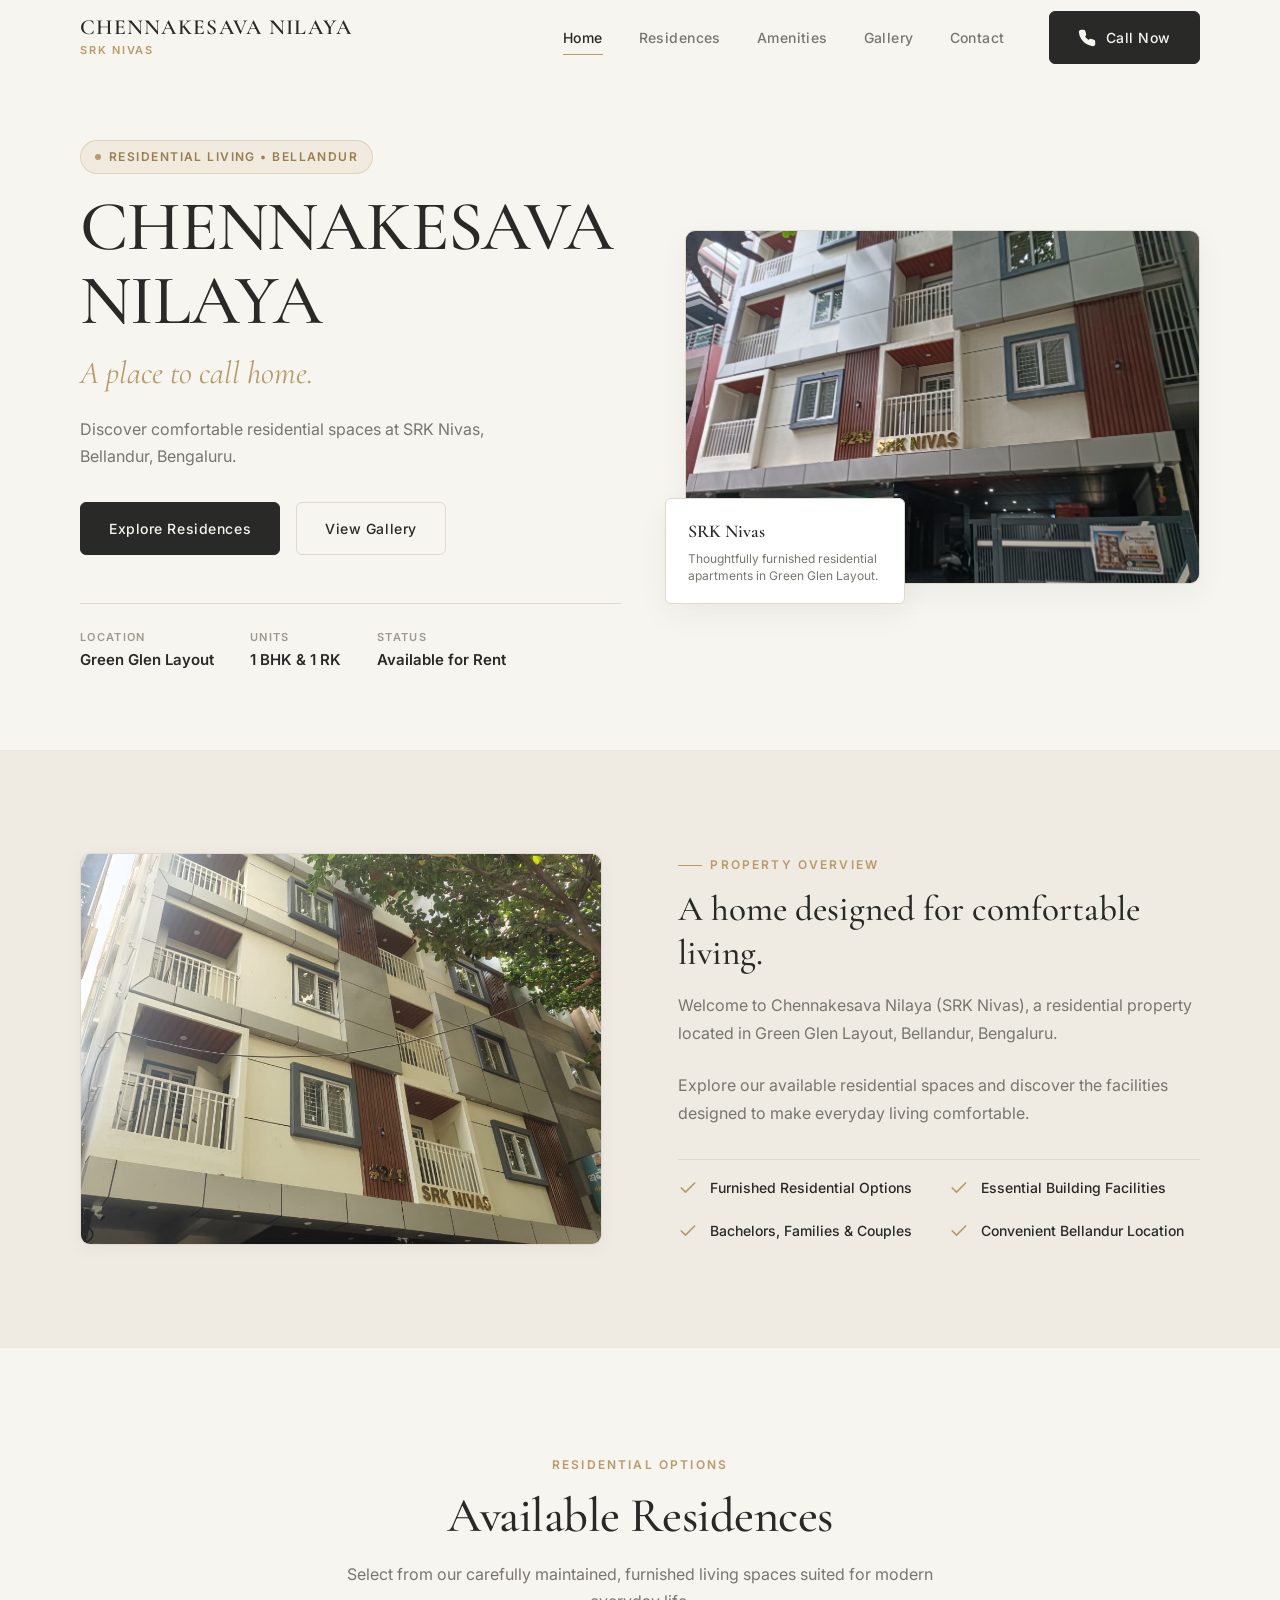
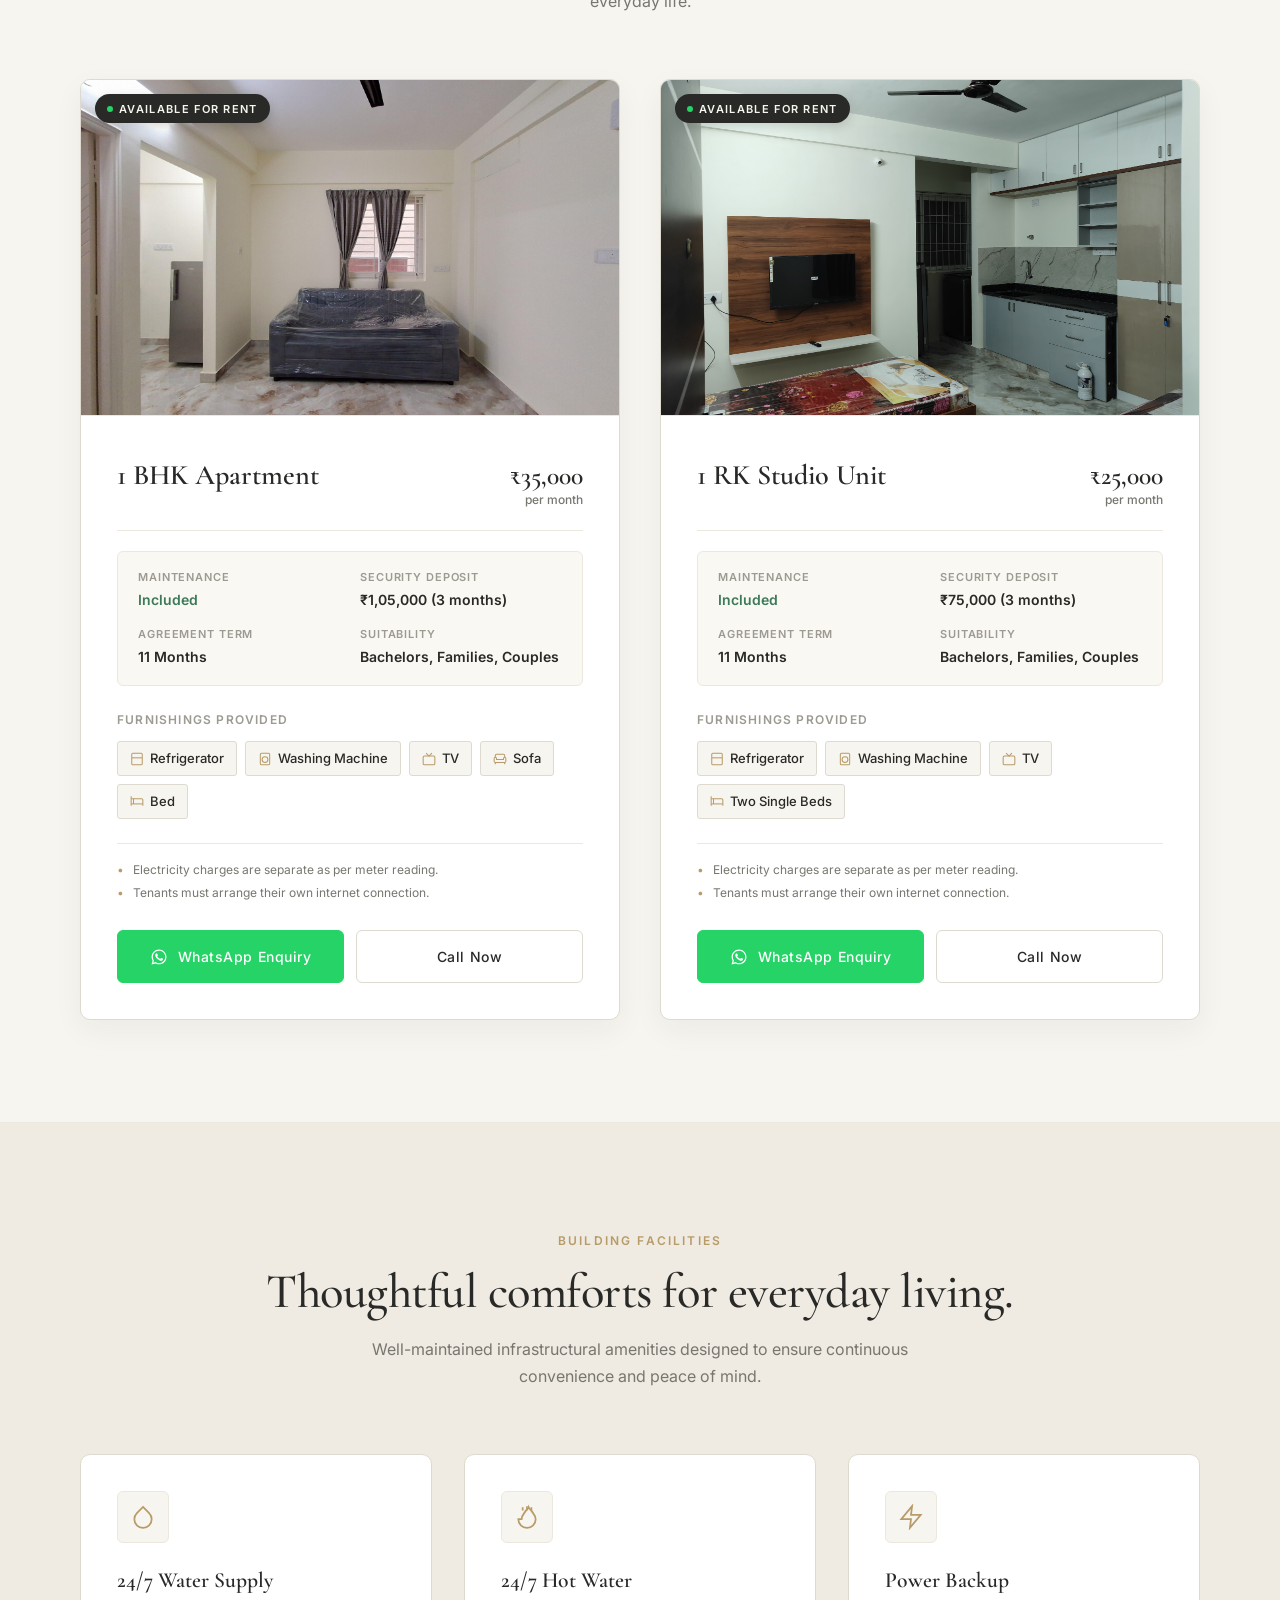
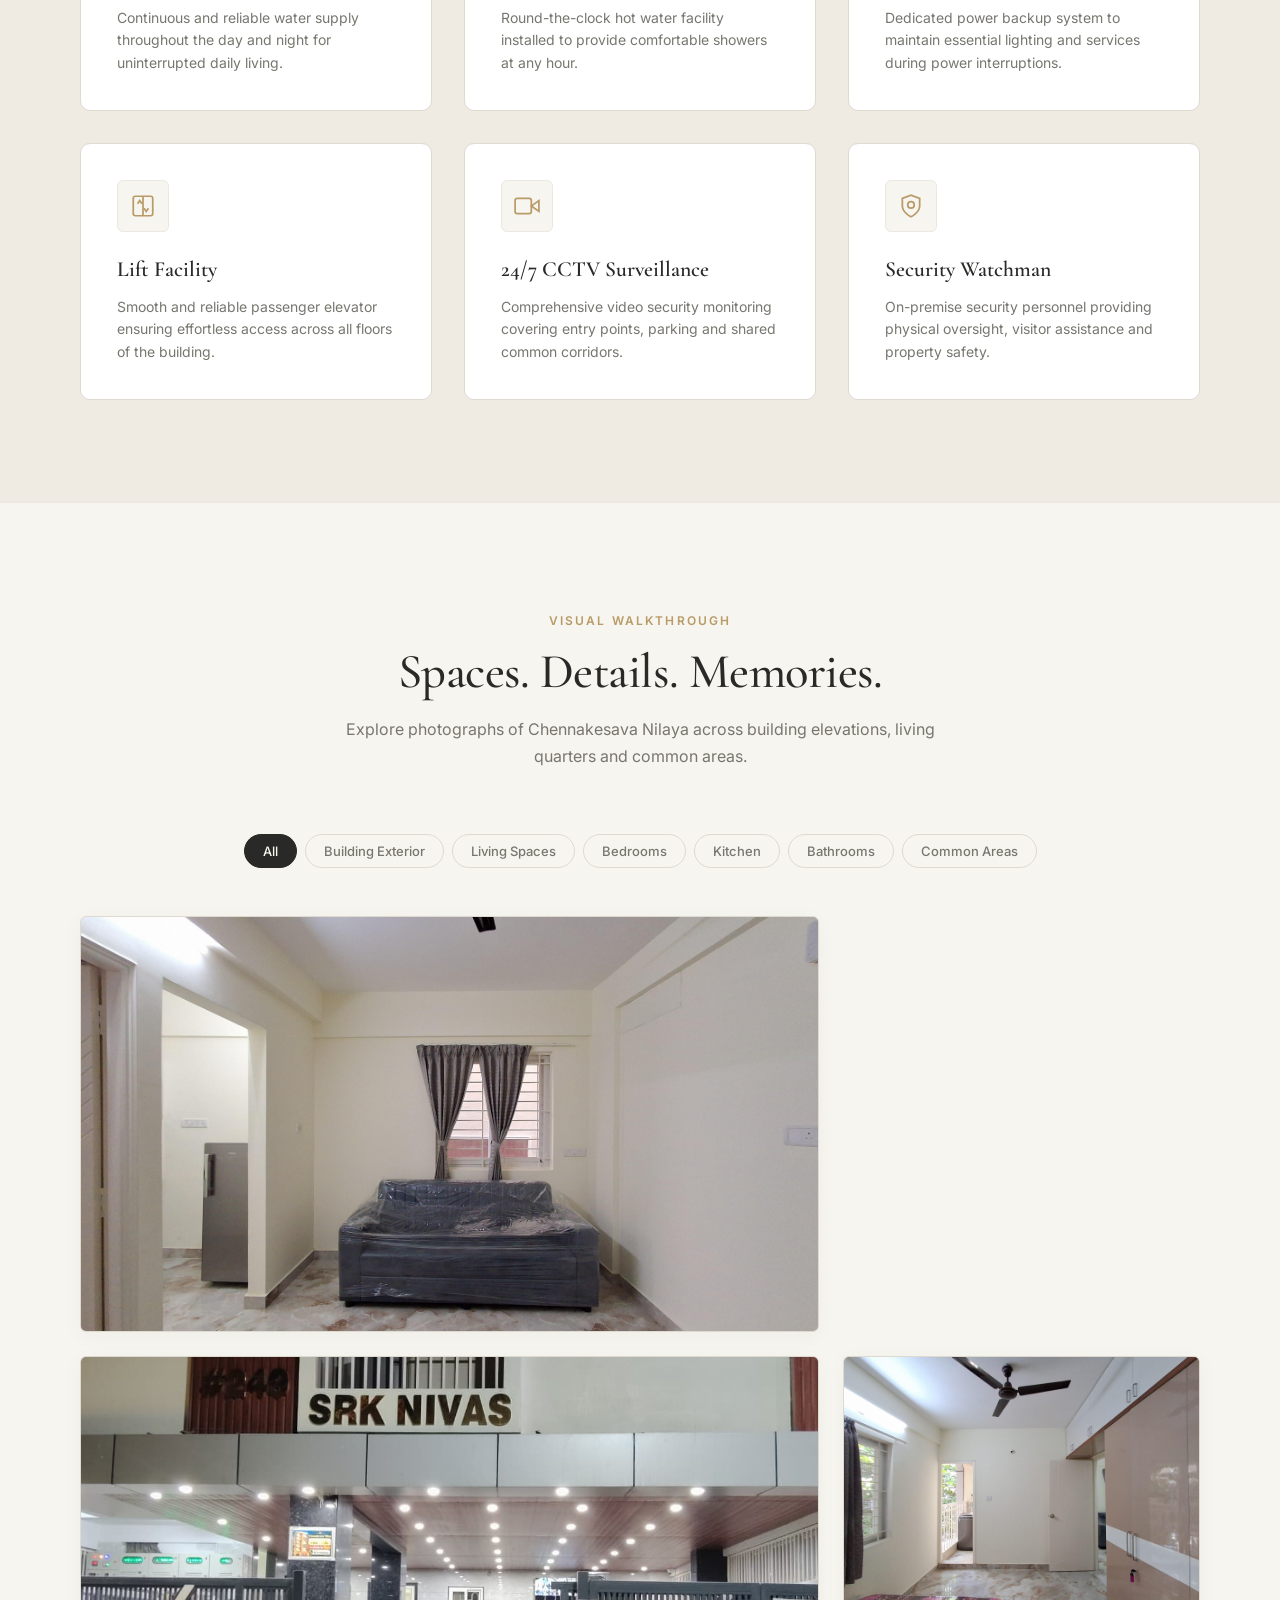
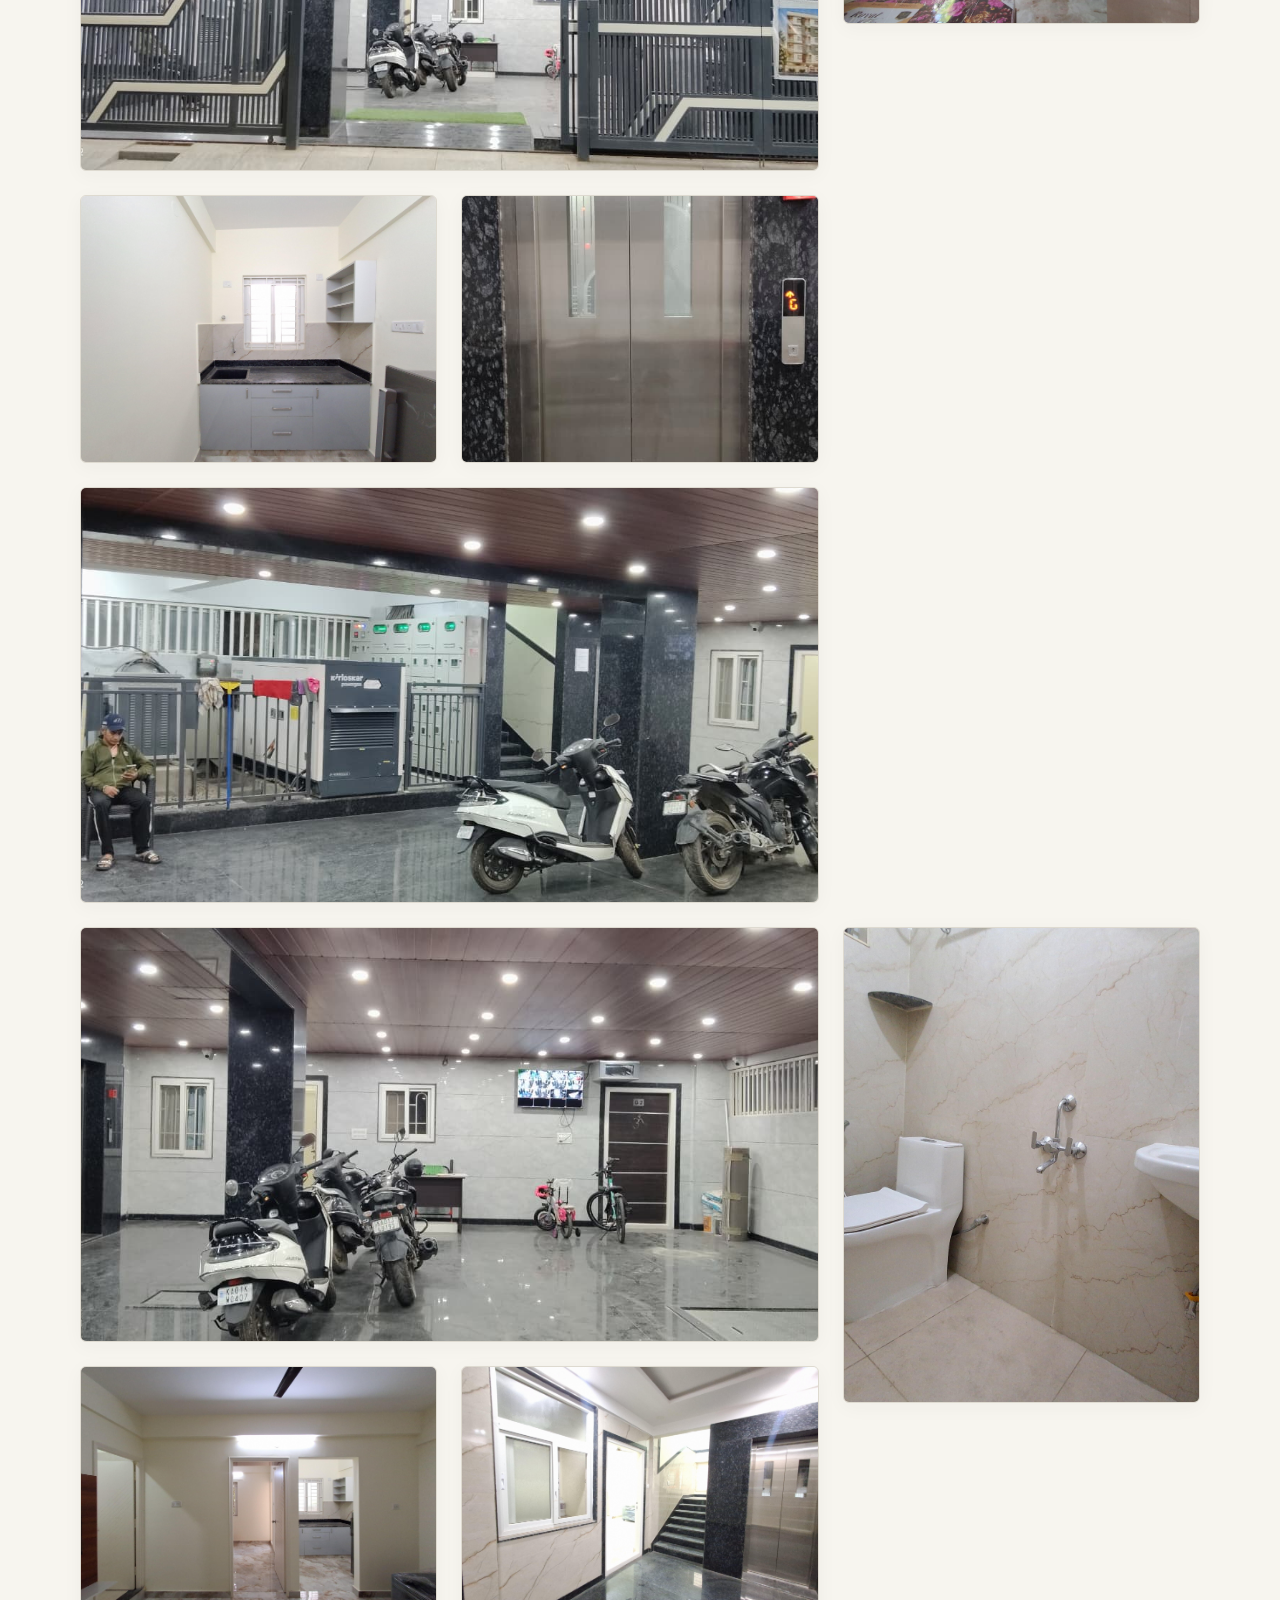
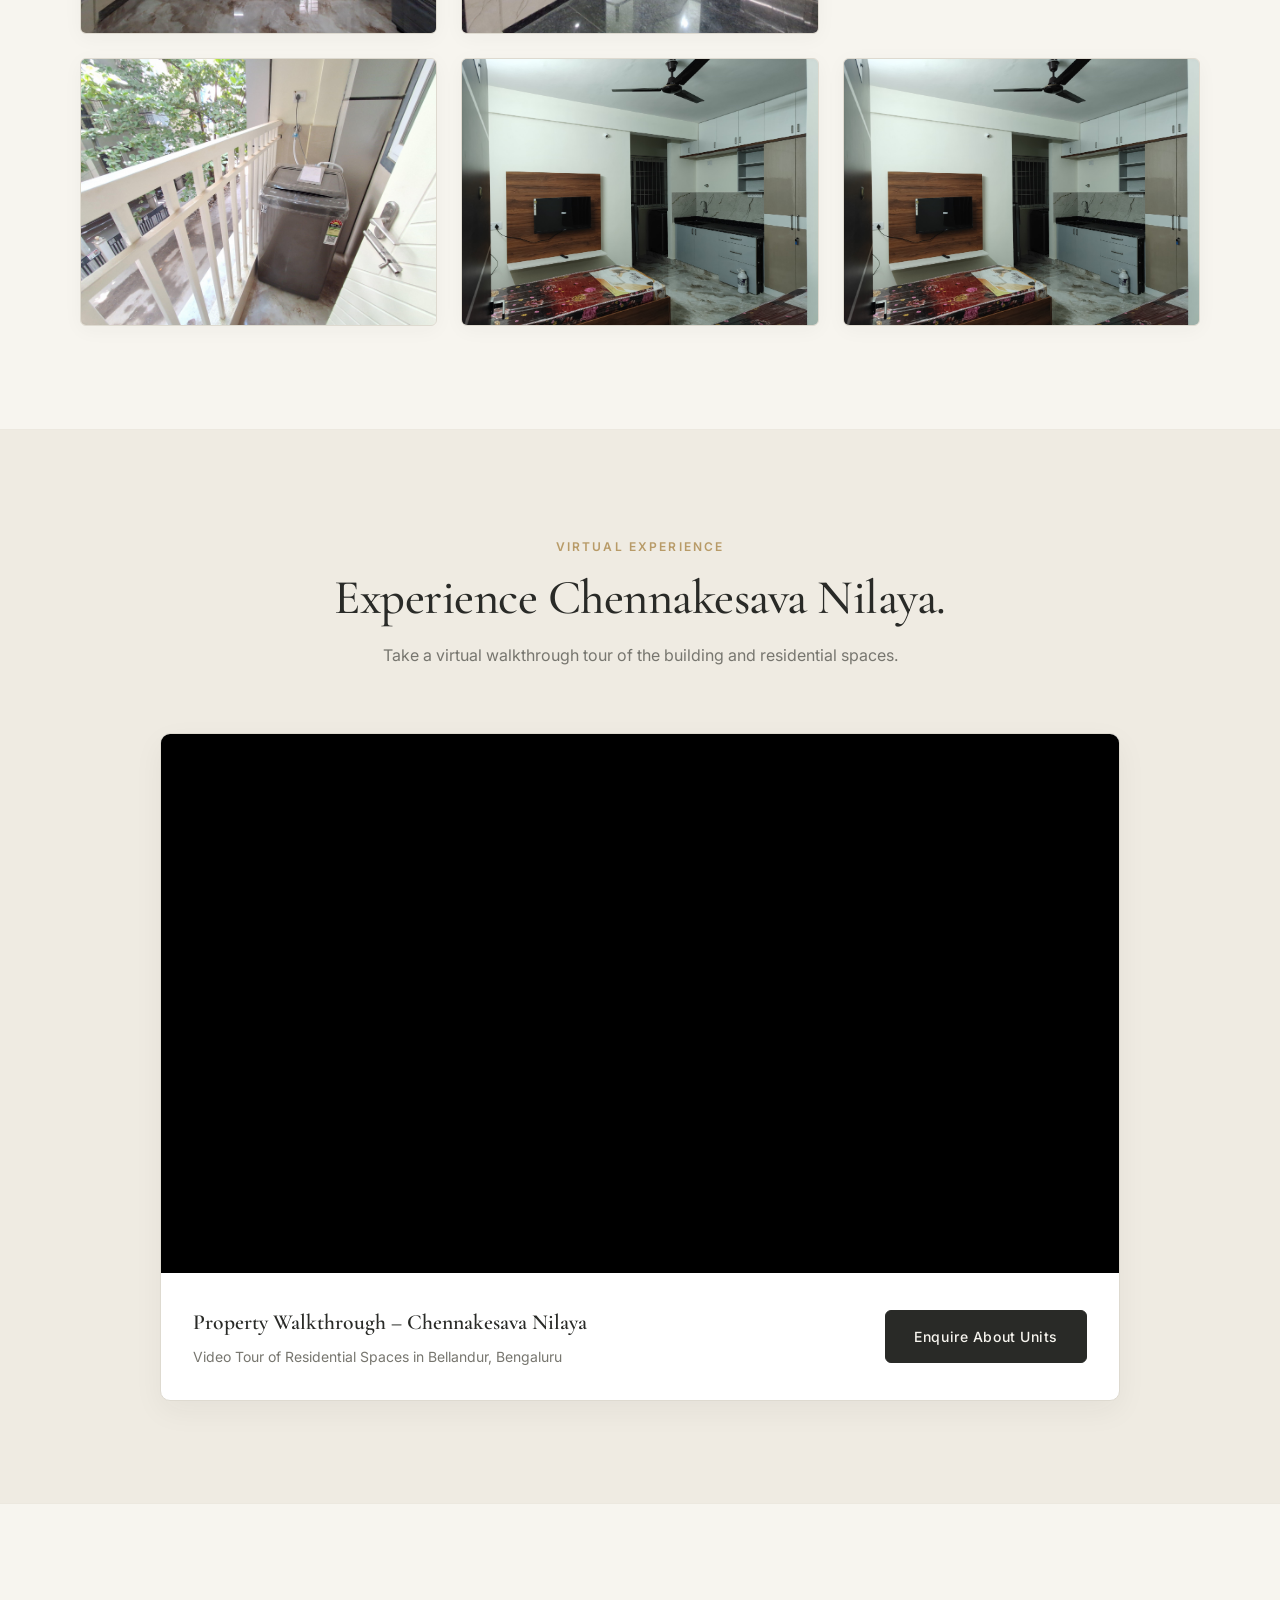
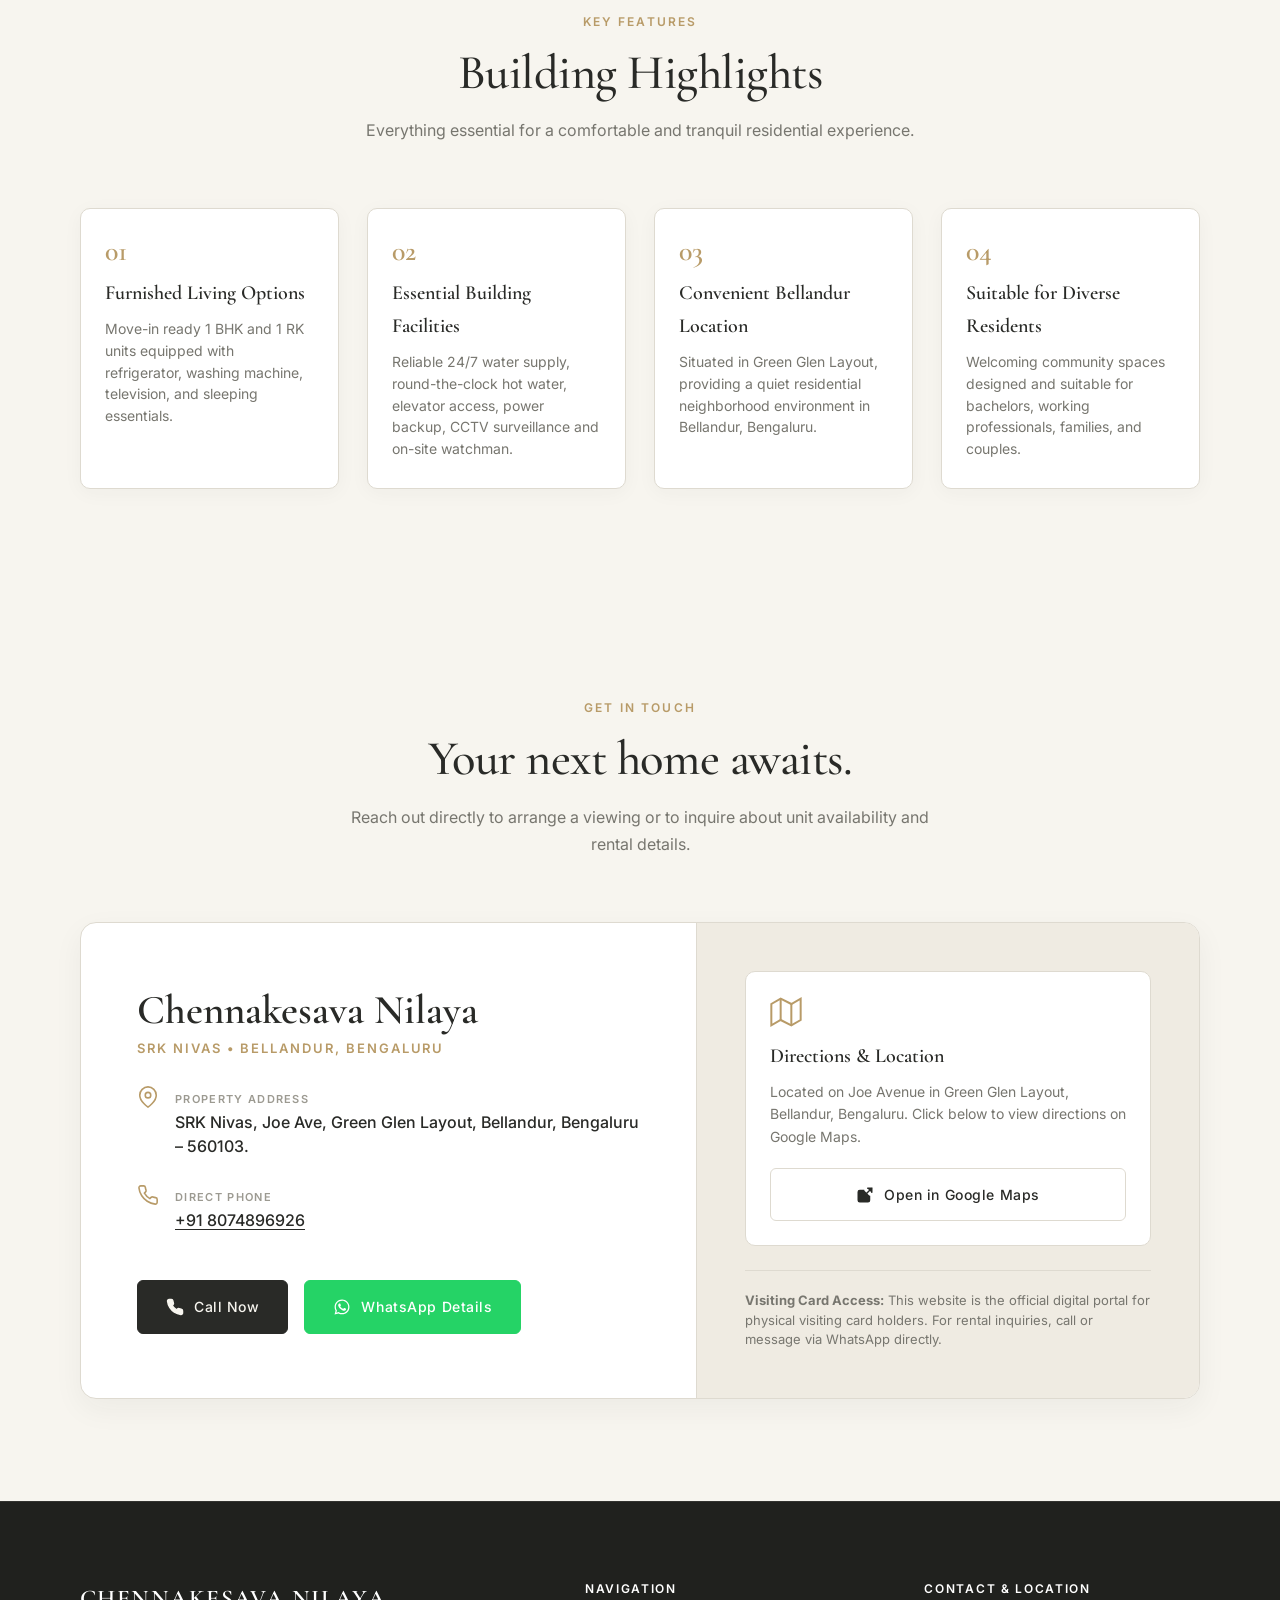
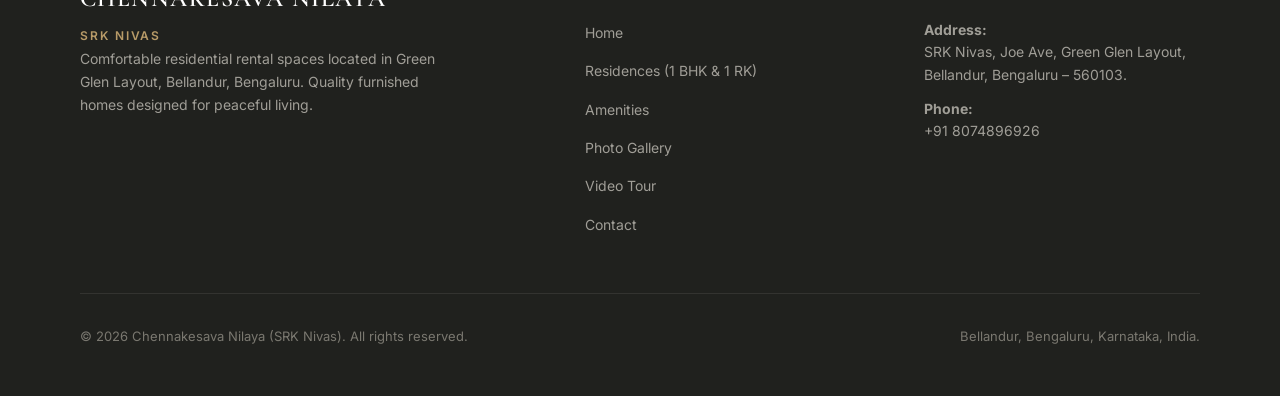
==== commit 086bfe30: "Remove all SVG placeholders, sync chennakeshava-nilaya directory, update og:image, and add cache-bus" ====
--- a/chennakeshava-nilaya/index.html
+++ b/chennakeshava-nilaya/index.html
@@ -1,19 +1,23 @@
 <!DOCTYPE html>
 <html lang="en">
+
 <head>
   <meta charset="UTF-8">
   <meta name="viewport" content="width=device-width, initial-scale=1.0, viewport-fit=cover">
   <title>Chennakeshava Nilaya | Furnished Rental Homes in Bellandur, Bengaluru</title>
-  <meta name="description" content="Explore 1 BHK and 1 RK furnished rental homes at Chennakesava Nilaya (SRK Nivas), Green Glen Layout, Bellandur, Bengaluru.">
-  <meta name="keywords" content="Chennakesava Nilaya, SRK Nivas, Bellandur rentals, 1 BHK Bellandur, 1 RK Bellandur, Green Glen Layout house rent">
+  <meta name="description"
+    content="Explore 1 BHK and 1 RK furnished rental homes at Chennakesava Nilaya (SRK Nivas), Green Glen Layout, Bellandur, Bengaluru.">
+  <meta name="keywords"
+    content="Chennakesava Nilaya, SRK Nivas, Bellandur rentals, 1 BHK Bellandur, 1 RK Bellandur, Green Glen Layout house rent">
   <meta name="author" content="Chennakesava Nilaya">
   <meta name="theme-color" content="#F7F5EF">
 
   <!-- Open Graph Meta Tags -->
   <meta property="og:title" content="Chennakesava Nilaya | Furnished Rental Homes in Bellandur, Bengaluru">
-  <meta property="og:description" content="Explore 1 BHK and 1 RK furnished rental homes at Chennakesava Nilaya (SRK Nivas), Green Glen Layout, Bellandur, Bengaluru.">
+  <meta property="og:description"
+    content="Explore 1 BHK and 1 RK furnished rental homes at Chennakesava Nilaya (SRK Nivas), Green Glen Layout, Bellandur, Bengaluru.">
   <meta property="og:type" content="website">
-  <meta property="og:image" content="images/hero/hero-placeholder.svg">
+  <meta property="og:image" content="images/hero/srk.jpeg">
   <meta property="og:locale" content="en_IN">
 
   <!-- Favicon -->
@@ -22,11 +26,14 @@
   <!-- Google Fonts: Cormorant Garamond & Inter -->
   <link rel="preconnect" href="https://fonts.googleapis.com">
   <link rel="preconnect" href="https://fonts.gstatic.com" crossorigin>
-  <link href="https://fonts.googleapis.com/css2?family=Cormorant+Garamond:ital,wght@0,400;0,500;0,600;0,700;1,400;1,500&family=Inter:wght@300;400;500;600;700&display=swap" rel="stylesheet">
+  <link
+    href="https://fonts.googleapis.com/css2?family=Cormorant+Garamond:ital,wght@0,400;0,500;0,600;0,700;1,400;1,500&family=Inter:wght@300;400;500;600;700&display=swap"
+    rel="stylesheet">
 
   <!-- Main Stylesheet -->
-  <link rel="stylesheet" href="css/style.css">
+  <link rel="stylesheet" href="css/style.css?v=1.1">
 </head>
+
 <body>
 
   <!-- =========================================================================
@@ -47,15 +54,19 @@
         <a href="#gallery" class="nav-link">Gallery</a>
         <a href="#contact" class="nav-link">Contact</a>
         <a href="tel:+918074896926" class="btn btn-primary nav-cta">
-          <svg class="btn-icon" viewBox="0 0 24 24" fill="none" stroke="currentColor" stroke-width="2" stroke-linecap="round" stroke-linejoin="round">
-            <path d="M22 16.92v3a2 2 0 0 1-2.18 2 19.79 19.79 0 0 1-8.63-3.07 19.5 19.5 0 0 1-6-6 19.79 19.79 0 0 1-3.07-8.67A2 2 0 0 1 4.11 2h3a2 2 0 0 1 2 1.72 12.84 12.84 0 0 0 .7 2.81 2 2 0 0 1-.45 2.11L8.09 9.91a16 16 0 0 0 6 6l1.27-1.27a2 2 0 0 1 2.11-.45 12.84 12.84 0 0 0 2.81.7A2 2 0 0 1 22 16.92z"></path>
+          <svg class="btn-icon" viewBox="0 0 24 24" fill="none" stroke="currentColor" stroke-width="2"
+            stroke-linecap="round" stroke-linejoin="round">
+            <path
+              d="M22 16.92v3a2 2 0 0 1-2.18 2 19.79 19.79 0 0 1-8.63-3.07 19.5 19.5 0 0 1-6-6 19.79 19.79 0 0 1-3.07-8.67A2 2 0 0 1 4.11 2h3a2 2 0 0 1 2 1.72 12.84 12.84 0 0 0 .7 2.81 2 2 0 0 1-.45 2.11L8.09 9.91a16 16 0 0 0 6 6l1.27-1.27a2 2 0 0 1 2.11-.45 12.84 12.84 0 0 0 2.81.7A2 2 0 0 1 22 16.92z">
+            </path>
           </svg>
           <span>Call Now</span>
         </a>
       </nav>
 
       <!-- Mobile Hamburger Button -->
-      <button class="nav-toggle" id="navToggle" aria-label="Open navigation menu" aria-expanded="false" aria-controls="navMenu">
+      <button class="nav-toggle" id="navToggle" aria-label="Open navigation menu" aria-expanded="false"
+        aria-controls="navMenu">
         <span class="nav-toggle-bar"></span>
         <span class="nav-toggle-bar"></span>
         <span class="nav-toggle-bar"></span>
@@ -103,13 +114,9 @@
 
         <div class="hero-visual">
           <div class="hero-image-wrapper">
-            <img 
-              src="images/hero/hero-placeholder.svg" 
-              alt="Chennakesava Nilaya residential building exterior in Bellandur" 
-              width="1600" 
-              height="1000"
-              fetchpriority="high"
-            >
+            <img src="images/hero/srk.jpeg"
+              alt="SRK Nivas building front façade with gold name signboard at #249, Green Glen Layout, Bellandur"
+              width="1600" height="1000" fetchpriority="high">
           </div>
           <div class="hero-visual-card">
             <h2 class="hero-visual-card-title">SRK Nivas</h2>
@@ -128,13 +135,9 @@
       <div class="intro-grid">
         <div class="intro-visual">
           <div class="intro-image-frame">
-            <img 
-              src="images/intro/intro-building.svg" 
-              alt="Property perspective at Green Glen Layout Bellandur" 
-              loading="lazy"
-              width="1000"
-              height="800"
-            >
+            <img src="images/intro/srk11.jpeg"
+              alt="Full elevation of Chennakesava Nilaya (SRK Nivas) showing multi-storey residential building with balconies and name signboard, Bellandur"
+              loading="lazy" width="1000" height="800">
           </div>
         </div>
 
@@ -142,33 +145,39 @@
           <span class="section-tag">Property Overview</span>
           <h2 class="intro-lead">A home designed for comfortable living.</h2>
           <p class="intro-body">
-            Welcome to Chennakesava Nilaya (SRK Nivas), a residential property located in Green Glen Layout, Bellandur, Bengaluru.
+            Welcome to Chennakesava Nilaya (SRK Nivas), a residential property located in Green Glen Layout, Bellandur,
+            Bengaluru.
           </p>
           <p class="intro-body">
-            Explore our available residential spaces and discover the facilities designed to make everyday living comfortable.
+            Explore our available residential spaces and discover the facilities designed to make everyday living
+            comfortable.
           </p>
 
           <div class="intro-features-list">
             <div class="intro-feature-item">
-              <svg class="intro-feature-icon" viewBox="0 0 24 24" fill="none" stroke-width="2" stroke-linecap="round" stroke-linejoin="round">
+              <svg class="intro-feature-icon" viewBox="0 0 24 24" fill="none" stroke-width="2" stroke-linecap="round"
+                stroke-linejoin="round">
                 <polyline points="20 6 9 17 4 12"></polyline>
               </svg>
               <span class="intro-feature-text">Furnished Residential Options</span>
             </div>
             <div class="intro-feature-item">
-              <svg class="intro-feature-icon" viewBox="0 0 24 24" fill="none" stroke-width="2" stroke-linecap="round" stroke-linejoin="round">
+              <svg class="intro-feature-icon" viewBox="0 0 24 24" fill="none" stroke-width="2" stroke-linecap="round"
+                stroke-linejoin="round">
                 <polyline points="20 6 9 17 4 12"></polyline>
               </svg>
               <span class="intro-feature-text">Essential Building Facilities</span>
             </div>
             <div class="intro-feature-item">
-              <svg class="intro-feature-icon" viewBox="0 0 24 24" fill="none" stroke-width="2" stroke-linecap="round" stroke-linejoin="round">
+              <svg class="intro-feature-icon" viewBox="0 0 24 24" fill="none" stroke-width="2" stroke-linecap="round"
+                stroke-linejoin="round">
                 <polyline points="20 6 9 17 4 12"></polyline>
               </svg>
               <span class="intro-feature-text">Bachelors, Families &amp; Couples</span>
             </div>
             <div class="intro-feature-item">
-              <svg class="intro-feature-icon" viewBox="0 0 24 24" fill="none" stroke-width="2" stroke-linecap="round" stroke-linejoin="round">
+              <svg class="intro-feature-icon" viewBox="0 0 24 24" fill="none" stroke-width="2" stroke-linecap="round"
+                stroke-linejoin="round">
                 <polyline points="20 6 9 17 4 12"></polyline>
               </svg>
               <span class="intro-feature-text">Convenient Bellandur Location</span>
@@ -196,13 +205,8 @@
         <!-- Property 1: 1 BHK -->
         <article class="residence-card">
           <div class="residence-image-container">
-            <img 
-              src="images/1bhk/1bhk-hall-sofa.jpg" 
-              alt="1 BHK Residential Unit Living Room at Chennakesava Nilaya" 
-              loading="lazy"
-              width="1000"
-              height="750"
-            >
+            <img src="images/1bhk/1bhk-hall-sofa.jpg" alt="1 BHK Residential Unit Living Room at Chennakesava Nilaya"
+              loading="lazy" width="1000" height="750">
             <div class="residence-status-badge">
               <span class="status-indicator"></span>
               <span>Available for Rent</span>
@@ -241,23 +245,46 @@
               <h4 class="furnishings-title">Furnishings Provided</h4>
               <div class="furnishings-tags">
                 <span class="furnishing-tag">
-                  <svg class="furnishing-tag-icon" viewBox="0 0 24 24"><path d="M5 2h14a2 2 0 0 1 2 2v16a2 2 0 0 1-2 2H5a2 2 0 0 1-2-2V4a2 2 0 0 1 2-2z"></path><line x1="3" y1="10" x2="21" y2="10"></line><line x1="7" y1="6" x2="7" y2="6.01"></line><line x1="7" y1="14" x2="7" y2="14.01"></line></svg>
+                  <svg class="furnishing-tag-icon" viewBox="0 0 24 24">
+                    <path d="M5 2h14a2 2 0 0 1 2 2v16a2 2 0 0 1-2 2H5a2 2 0 0 1-2-2V4a2 2 0 0 1 2-2z"></path>
+                    <line x1="3" y1="10" x2="21" y2="10"></line>
+                    <line x1="7" y1="6" x2="7" y2="6.01"></line>
+                    <line x1="7" y1="14" x2="7" y2="14.01"></line>
+                  </svg>
                   Refrigerator
                 </span>
                 <span class="furnishing-tag">
-                  <svg class="furnishing-tag-icon" viewBox="0 0 24 24"><rect x="4" y="2" width="16" height="20" rx="2"></rect><circle cx="12" cy="13" r="5"></circle><line x1="8" y1="6" x2="8.01" y2="6"></line><line x1="12" y1="6" x2="12.01" y2="6"></line></svg>
+                  <svg class="furnishing-tag-icon" viewBox="0 0 24 24">
+                    <rect x="4" y="2" width="16" height="20" rx="2"></rect>
+                    <circle cx="12" cy="13" r="5"></circle>
+                    <line x1="8" y1="6" x2="8.01" y2="6"></line>
+                    <line x1="12" y1="6" x2="12.01" y2="6"></line>
+                  </svg>
                   Washing Machine
                 </span>
                 <span class="furnishing-tag">
-                  <svg class="furnishing-tag-icon" viewBox="0 0 24 24"><rect x="2" y="7" width="20" height="15" rx="2"></rect><polyline points="17 2 12 7 7 2"></polyline></svg>
+                  <svg class="furnishing-tag-icon" viewBox="0 0 24 24">
+                    <rect x="2" y="7" width="20" height="15" rx="2"></rect>
+                    <polyline points="17 2 12 7 7 2"></polyline>
+                  </svg>
                   TV
                 </span>
                 <span class="furnishing-tag">
-                  <svg class="furnishing-tag-icon" viewBox="0 0 24 24"><path d="M20 9V6a2 2 0 0 0-2-2H6a2 2 0 0 0-2 2v3"></path><path d="M2 11v5a2 2 0 0 0 2 2h16a2 2 0 0 0 2-2v-5a2 2 0 0 0-4 0v2H6v-2a2 2 0 0 0-4 0z"></path><line x1="4" y1="18" x2="4" y2="21"></line><line x1="20" y1="18" x2="20" y2="21"></line></svg>
+                  <svg class="furnishing-tag-icon" viewBox="0 0 24 24">
+                    <path d="M20 9V6a2 2 0 0 0-2-2H6a2 2 0 0 0-2 2v3"></path>
+                    <path d="M2 11v5a2 2 0 0 0 2 2h16a2 2 0 0 0 2-2v-5a2 2 0 0 0-4 0v2H6v-2a2 2 0 0 0-4 0z"></path>
+                    <line x1="4" y1="18" x2="4" y2="21"></line>
+                    <line x1="20" y1="18" x2="20" y2="21"></line>
+                  </svg>
                   Sofa
                 </span>
                 <span class="furnishing-tag">
-                  <svg class="furnishing-tag-icon" viewBox="0 0 24 24"><path d="M2 4v16"></path><path d="M2 8h18a2 2 0 0 1 2 2v10"></path><path d="M2 17h20"></path><path d="M6 8v9"></path></svg>
+                  <svg class="furnishing-tag-icon" viewBox="0 0 24 24">
+                    <path d="M2 4v16"></path>
+                    <path d="M2 8h18a2 2 0 0 1 2 2v10"></path>
+                    <path d="M2 17h20"></path>
+                    <path d="M6 8v9"></path>
+                  </svg>
                   Bed
                 </span>
               </div>
@@ -271,14 +298,11 @@
             </div>
 
             <div class="residence-actions">
-              <a 
-                href="https://wa.me/918074896926?text=Hello,%20I%20am%20interested%20in%20renting%20the%201%20BHK%20at%20Chennakesava%20Nilaya.%20Please%20share%20further%20details." 
-                class="btn btn-whatsapp" 
-                target="_blank" 
-                rel="noopener noreferrer"
-              >
+              <a href="https://wa.me/918074896926?text=Hello,%20I%20am%20interested%20in%20renting%20the%201%20BHK%20at%20Chennakesava%20Nilaya.%20Please%20share%20further%20details."
+                class="btn btn-whatsapp" target="_blank" rel="noopener noreferrer">
                 <svg class="btn-icon" viewBox="0 0 24 24" fill="currentColor">
-                  <path d="M12.04 2C6.58 2 2.13 6.45 2.13 11.91C2.13 13.66 2.59 15.36 3.45 16.86L2.05 22L7.3 20.62C8.75 21.41 10.38 21.83 12.04 21.83C17.5 21.83 21.95 17.38 21.95 11.92C21.95 9.27 20.92 6.78 19.05 4.91C17.18 3.03 14.69 2 12.04 2M12.05 3.67C14.25 3.67 16.31 4.53 17.87 6.09C19.42 7.65 20.28 9.72 20.28 11.92C20.28 16.46 16.58 20.15 12.04 20.15C10.56 20.15 9.11 19.76 7.85 19L7.55 18.83L4.43 19.65L5.26 16.61L5.06 16.29C4.24 15 3.8 13.47 3.8 11.91C3.81 7.37 7.5 3.67 12.05 3.67M9.09 7.33C8.91 7.33 8.71 7.33 8.54 7.33C8.36 7.33 8.08 7.4 7.84 7.66C7.6 7.92 6.94 8.54 6.94 9.81C6.94 11.08 7.87 12.3 8 12.47C8.13 12.64 9.8 15.22 12.37 16.33C12.98 16.6 13.46 16.76 13.83 16.88C14.45 17.08 15.01 17.05 15.46 16.98C15.96 16.91 17 16.35 17.23 15.71C17.46 15.07 17.46 14.52 17.39 14.41C17.32 14.3 17.15 14.23 16.89 14.1C16.63 13.97 15.37 13.35 15.14 13.26C14.9 13.18 14.74 13.13 14.57 13.39C14.4 13.65 13.92 14.23 13.78 14.39C13.63 14.55 13.49 14.57 13.23 14.44C12.97 14.31 12.13 14.03 11.14 13.15C10.37 12.46 9.85 11.61 9.72 11.35C9.59 11.09 9.7 10.95 9.83 10.82C9.95 10.7 10.1 10.51 10.23 10.35C10.36 10.19 10.4 10.08 10.49 9.91C10.58 9.74 10.53 9.59 10.47 9.46C10.4 9.33 9.91 8.13 9.71 7.64C9.51 7.17 9.31 7.23 9.16 7.22C9.02 7.22 9.09 7.33 9.09 7.33Z"/>
+                  <path
+                    d="M12.04 2C6.58 2 2.13 6.45 2.13 11.91C2.13 13.66 2.59 15.36 3.45 16.86L2.05 22L7.3 20.62C8.75 21.41 10.38 21.83 12.04 21.83C17.5 21.83 21.95 17.38 21.95 11.92C21.95 9.27 20.92 6.78 19.05 4.91C17.18 3.03 14.69 2 12.04 2M12.05 3.67C14.25 3.67 16.31 4.53 17.87 6.09C19.42 7.65 20.28 9.72 20.28 11.92C20.28 16.46 16.58 20.15 12.04 20.15C10.56 20.15 9.11 19.76 7.85 19L7.55 18.83L4.43 19.65L5.26 16.61L5.06 16.29C4.24 15 3.8 13.47 3.8 11.91C3.81 7.37 7.5 3.67 12.05 3.67M9.09 7.33C8.91 7.33 8.71 7.33 8.54 7.33C8.36 7.33 8.08 7.4 7.84 7.66C7.6 7.92 6.94 8.54 6.94 9.81C6.94 11.08 7.87 12.3 8 12.47C8.13 12.64 9.8 15.22 12.37 16.33C12.98 16.6 13.46 16.76 13.83 16.88C14.45 17.08 15.01 17.05 15.46 16.98C15.96 16.91 17 16.35 17.23 15.71C17.46 15.07 17.46 14.52 17.39 14.41C17.32 14.3 17.15 14.23 16.89 14.1C16.63 13.97 15.37 13.35 15.14 13.26C14.9 13.18 14.74 13.13 14.57 13.39C14.4 13.65 13.92 14.23 13.78 14.39C13.63 14.55 13.49 14.57 13.23 14.44C12.97 14.31 12.13 14.03 11.14 13.15C10.37 12.46 9.85 11.61 9.72 11.35C9.59 11.09 9.7 10.95 9.83 10.82C9.95 10.7 10.1 10.51 10.23 10.35C10.36 10.19 10.4 10.08 10.49 9.91C10.58 9.74 10.53 9.59 10.47 9.46C10.4 9.33 9.91 8.13 9.71 7.64C9.51 7.17 9.31 7.23 9.16 7.22C9.02 7.22 9.09 7.33 9.09 7.33Z" />
                 </svg>
                 <span>WhatsApp Enquiry</span>
               </a>
@@ -290,13 +314,8 @@
         <!-- Property 2: 1 RK -->
         <article class="residence-card">
           <div class="residence-image-container">
-            <img 
-              src="images/1rk/1rk-main.jpg" 
-              alt="1 RK Residential Unit at Chennakesava Nilaya" 
-              loading="lazy"
-              width="1000"
-              height="750"
-            >
+            <img src="images/1rk/1rk-main.jpg" alt="1 RK Residential Unit at Chennakesava Nilaya" loading="lazy"
+              width="1000" height="750">
             <div class="residence-status-badge">
               <span class="status-indicator"></span>
               <span>Available for Rent</span>
@@ -315,7 +334,7 @@
             <div class="residence-specs-grid">
               <div class="spec-item">
                 <span class="spec-label">Maintenance</span>
-                <span class="spec-val">To be confirmed</span>
+                <span class="spec-val highlight-included">Included</span>
               </div>
               <div class="spec-item">
                 <span class="spec-label">Security Deposit</span>
@@ -335,19 +354,37 @@
               <h4 class="furnishings-title">Furnishings Provided</h4>
               <div class="furnishings-tags">
                 <span class="furnishing-tag">
-                  <svg class="furnishing-tag-icon" viewBox="0 0 24 24"><path d="M5 2h14a2 2 0 0 1 2 2v16a2 2 0 0 1-2 2H5a2 2 0 0 1-2-2V4a2 2 0 0 1 2-2z"></path><line x1="3" y1="10" x2="21" y2="10"></line><line x1="7" y1="6" x2="7" y2="6.01"></line><line x1="7" y1="14" x2="7" y2="14.01"></line></svg>
+                  <svg class="furnishing-tag-icon" viewBox="0 0 24 24">
+                    <path d="M5 2h14a2 2 0 0 1 2 2v16a2 2 0 0 1-2 2H5a2 2 0 0 1-2-2V4a2 2 0 0 1 2-2z"></path>
+                    <line x1="3" y1="10" x2="21" y2="10"></line>
+                    <line x1="7" y1="6" x2="7" y2="6.01"></line>
+                    <line x1="7" y1="14" x2="7" y2="14.01"></line>
+                  </svg>
                   Refrigerator
                 </span>
                 <span class="furnishing-tag">
-                  <svg class="furnishing-tag-icon" viewBox="0 0 24 24"><rect x="4" y="2" width="16" height="20" rx="2"></rect><circle cx="12" cy="13" r="5"></circle><line x1="8" y1="6" x2="8.01" y2="6"></line><line x1="12" y1="6" x2="12.01" y2="6"></line></svg>
+                  <svg class="furnishing-tag-icon" viewBox="0 0 24 24">
+                    <rect x="4" y="2" width="16" height="20" rx="2"></rect>
+                    <circle cx="12" cy="13" r="5"></circle>
+                    <line x1="8" y1="6" x2="8.01" y2="6"></line>
+                    <line x1="12" y1="6" x2="12.01" y2="6"></line>
+                  </svg>
                   Washing Machine
                 </span>
                 <span class="furnishing-tag">
-                  <svg class="furnishing-tag-icon" viewBox="0 0 24 24"><rect x="2" y="7" width="20" height="15" rx="2"></rect><polyline points="17 2 12 7 7 2"></polyline></svg>
+                  <svg class="furnishing-tag-icon" viewBox="0 0 24 24">
+                    <rect x="2" y="7" width="20" height="15" rx="2"></rect>
+                    <polyline points="17 2 12 7 7 2"></polyline>
+                  </svg>
                   TV
                 </span>
                 <span class="furnishing-tag">
-                  <svg class="furnishing-tag-icon" viewBox="0 0 24 24"><path d="M2 4v16"></path><path d="M2 8h18a2 2 0 0 1 2 2v10"></path><path d="M2 17h20"></path><path d="M6 8v9"></path></svg>
+                  <svg class="furnishing-tag-icon" viewBox="0 0 24 24">
+                    <path d="M2 4v16"></path>
+                    <path d="M2 8h18a2 2 0 0 1 2 2v10"></path>
+                    <path d="M2 17h20"></path>
+                    <path d="M6 8v9"></path>
+                  </svg>
                   Two Single Beds
                 </span>
               </div>
@@ -361,14 +398,11 @@
             </div>
 
             <div class="residence-actions">
-              <a 
-                href="https://wa.me/918074896926?text=Hello,%20I%20am%20interested%20in%20renting%20the%201%20RK%20at%20Chennakesava%20Nilaya.%20Please%20share%20further%20details." 
-                class="btn btn-whatsapp" 
-                target="_blank" 
-                rel="noopener noreferrer"
-              >
+              <a href="https://wa.me/918074896926?text=Hello,%20I%20am%20interested%20in%20renting%20the%201%20RK%20at%20Chennakesava%20Nilaya.%20Please%20share%20further%20details."
+                class="btn btn-whatsapp" target="_blank" rel="noopener noreferrer">
                 <svg class="btn-icon" viewBox="0 0 24 24" fill="currentColor">
-                  <path d="M12.04 2C6.58 2 2.13 6.45 2.13 11.91C2.13 13.66 2.59 15.36 3.45 16.86L2.05 22L7.3 20.62C8.75 21.41 10.38 21.83 12.04 21.83C17.5 21.83 21.95 17.38 21.95 11.92C21.95 9.27 20.92 6.78 19.05 4.91C17.18 3.03 14.69 2 12.04 2M12.05 3.67C14.25 3.67 16.31 4.53 17.87 6.09C19.42 7.65 20.28 9.72 20.28 11.92C20.28 16.46 16.58 20.15 12.04 20.15C10.56 20.15 9.11 19.76 7.85 19L7.55 18.83L4.43 19.65L5.26 16.61L5.06 16.29C4.24 15 3.8 13.47 3.8 11.91C3.81 7.37 7.5 3.67 12.05 3.67M9.09 7.33C8.91 7.33 8.71 7.33 8.54 7.33C8.36 7.33 8.08 7.4 7.84 7.66C7.6 7.92 6.94 8.54 6.94 9.81C6.94 11.08 7.87 12.3 8 12.47C8.13 12.64 9.8 15.22 12.37 16.33C12.98 16.6 13.46 16.76 13.83 16.88C14.45 17.08 15.01 17.05 15.46 16.98C15.96 16.91 17 16.35 17.23 15.71C17.46 15.07 17.46 14.52 17.39 14.41C17.32 14.3 17.15 14.23 16.89 14.1C16.63 13.97 15.37 13.35 15.14 13.26C14.9 13.18 14.74 13.13 14.57 13.39C14.4 13.65 13.92 14.23 13.78 14.39C13.63 14.55 13.49 14.57 13.23 14.44C12.97 14.31 12.13 14.03 11.14 13.15C10.37 12.46 9.85 11.61 9.72 11.35C9.59 11.09 9.7 10.95 9.83 10.82C9.95 10.7 10.1 10.51 10.23 10.35C10.36 10.19 10.4 10.08 10.49 9.91C10.58 9.74 10.53 9.59 10.47 9.46C10.4 9.33 9.91 8.13 9.71 7.64C9.51 7.17 9.31 7.23 9.16 7.22C9.02 7.22 9.09 7.33 9.09 7.33Z"/>
+                  <path
+                    d="M12.04 2C6.58 2 2.13 6.45 2.13 11.91C2.13 13.66 2.59 15.36 3.45 16.86L2.05 22L7.3 20.62C8.75 21.41 10.38 21.83 12.04 21.83C17.5 21.83 21.95 17.38 21.95 11.92C21.95 9.27 20.92 6.78 19.05 4.91C17.18 3.03 14.69 2 12.04 2M12.05 3.67C14.25 3.67 16.31 4.53 17.87 6.09C19.42 7.65 20.28 9.72 20.28 11.92C20.28 16.46 16.58 20.15 12.04 20.15C10.56 20.15 9.11 19.76 7.85 19L7.55 18.83L4.43 19.65L5.26 16.61L5.06 16.29C4.24 15 3.8 13.47 3.8 11.91C3.81 7.37 7.5 3.67 12.05 3.67M9.09 7.33C8.91 7.33 8.71 7.33 8.54 7.33C8.36 7.33 8.08 7.4 7.84 7.66C7.6 7.92 6.94 8.54 6.94 9.81C6.94 11.08 7.87 12.3 8 12.47C8.13 12.64 9.8 15.22 12.37 16.33C12.98 16.6 13.46 16.76 13.83 16.88C14.45 17.08 15.01 17.05 15.46 16.98C15.96 16.91 17 16.35 17.23 15.71C17.46 15.07 17.46 14.52 17.39 14.41C17.32 14.3 17.15 14.23 16.89 14.1C16.63 13.97 15.37 13.35 15.14 13.26C14.9 13.18 14.74 13.13 14.57 13.39C14.4 13.65 13.92 14.23 13.78 14.39C13.63 14.55 13.49 14.57 13.23 14.44C12.97 14.31 12.13 14.03 11.14 13.15C10.37 12.46 9.85 11.61 9.72 11.35C9.59 11.09 9.7 10.95 9.83 10.82C9.95 10.7 10.1 10.51 10.23 10.35C10.36 10.19 10.4 10.08 10.49 9.91C10.58 9.74 10.53 9.59 10.47 9.46C10.4 9.33 9.91 8.13 9.71 7.64C9.51 7.17 9.31 7.23 9.16 7.22C9.02 7.22 9.09 7.33 9.09 7.33Z" />
                 </svg>
                 <span>WhatsApp Enquiry</span>
               </a>
@@ -402,7 +436,8 @@
             </svg>
           </div>
           <h3 class="amenity-title">24/7 Water Supply</h3>
-          <p class="amenity-desc">Continuous and reliable water supply throughout the day and night for uninterrupted daily living.</p>
+          <p class="amenity-desc">Continuous and reliable water supply throughout the day and night for uninterrupted
+            daily living.</p>
         </div>
 
         <!-- 2. 24/7 Hot Water -->
@@ -412,11 +447,14 @@
               <path d="M12 2v4"></path>
               <path d="M8 3v3"></path>
               <path d="M16 3v3"></path>
-              <path d="M4 14c0 4.418 3.582 8 8 8s8-3.582 8-8c0-3.5-3-6-4-8-2-1.5-2.5-3-2.5-3s-.5 1.5-2.5 3c-1 2-4 4.5-4 8z"></path>
+              <path
+                d="M4 14c0 4.418 3.582 8 8 8s8-3.582 8-8c0-3.5-3-6-4-8-2-1.5-2.5-3-2.5-3s-.5 1.5-2.5 3c-1 2-4 4.5-4 8z">
+              </path>
             </svg>
           </div>
           <h3 class="amenity-title">24/7 Hot Water</h3>
-          <p class="amenity-desc">Round-the-clock hot water facility installed to provide comfortable showers at any hour.</p>
+          <p class="amenity-desc">Round-the-clock hot water facility installed to provide comfortable showers at any
+            hour.</p>
         </div>
 
         <!-- 3. Power Backup -->
@@ -427,7 +465,8 @@
             </svg>
           </div>
           <h3 class="amenity-title">Power Backup</h3>
-          <p class="amenity-desc">Dedicated power backup system to maintain essential lighting and services during power interruptions.</p>
+          <p class="amenity-desc">Dedicated power backup system to maintain essential lighting and services during power
+            interruptions.</p>
         </div>
 
         <!-- 4. Lift Facility -->
@@ -441,7 +480,8 @@
             </svg>
           </div>
           <h3 class="amenity-title">Lift Facility</h3>
-          <p class="amenity-desc">Smooth and reliable passenger elevator ensuring effortless access across all floors of the building.</p>
+          <p class="amenity-desc">Smooth and reliable passenger elevator ensuring effortless access across all floors of
+            the building.</p>
         </div>
 
         <!-- 5. 24/7 CCTV Surveillance -->
@@ -453,7 +493,8 @@
             </svg>
           </div>
           <h3 class="amenity-title">24/7 CCTV Surveillance</h3>
-          <p class="amenity-desc">Comprehensive video security monitoring covering entry points, parking and shared common corridors.</p>
+          <p class="amenity-desc">Comprehensive video security monitoring covering entry points, parking and shared
+            common corridors.</p>
         </div>
 
         <!-- 6. Security Watchman -->
@@ -465,7 +506,8 @@
             </svg>
           </div>
           <h3 class="amenity-title">Security Watchman</h3>
-          <p class="amenity-desc">On-premise security personnel providing physical oversight, visitor assistance and property safety.</p>
+          <p class="amenity-desc">On-premise security personnel providing physical oversight, visitor assistance and
+            property safety.</p>
         </div>
       </div>
     </div>
@@ -503,20 +545,30 @@
   </section>
 
   <!-- Lightbox Modal -->
-  <div class="lightbox-modal" id="lightboxModal" role="dialog" aria-modal="true" aria-label="Photo Lightbox" aria-hidden="true">
+  <div class="lightbox-modal" id="lightboxModal" role="dialog" aria-modal="true" aria-label="Photo Lightbox"
+    aria-hidden="true">
     <button class="lightbox-btn lightbox-close" id="lightboxClose" aria-label="Close photo view">
-      <svg width="22" height="22" viewBox="0 0 24 24" fill="none" stroke="currentColor" stroke-width="2"><line x1="18" y1="6" x2="6" y2="18"></line><line x1="6" y1="6" x2="18" y2="18"></line></svg>
+      <svg width="22" height="22" viewBox="0 0 24 24" fill="none" stroke="currentColor" stroke-width="2">
+        <line x1="18" y1="6" x2="6" y2="18"></line>
+        <line x1="6" y1="6" x2="18" y2="18"></line>
+      </svg>
     </button>
     <button class="lightbox-btn lightbox-prev" id="lightboxPrev" aria-label="Previous photo">
-      <svg width="24" height="24" viewBox="0 0 24 24" fill="none" stroke="currentColor" stroke-width="2"><polyline points="15 18 9 12 15 6"></polyline></svg>
+      <svg width="24" height="24" viewBox="0 0 24 24" fill="none" stroke="currentColor" stroke-width="2">
+        <polyline points="15 18 9 12 15 6"></polyline>
+      </svg>
     </button>
     <button class="lightbox-btn lightbox-next" id="lightboxNext" aria-label="Next photo">
-      <svg width="24" height="24" viewBox="0 0 24 24" fill="none" stroke="currentColor" stroke-width="2"><polyline points="9 18 15 12 9 6"></polyline></svg>
+      <svg width="24" height="24" viewBox="0 0 24 24" fill="none" stroke="currentColor" stroke-width="2">
+        <polyline points="9 18 15 12 9 6"></polyline>
+      </svg>
     </button>
 
     <div class="lightbox-content">
       <div class="lightbox-image-container">
-        <img id="lightboxImg" src="data:image/svg+xml,%3Csvg xmlns='http://www.w3.org/2000/svg' viewBox='0 0 1 1'%3E%3C/svg%3E" alt="Expanded property view">
+        <img id="lightboxImg"
+          src="data:image/svg+xml,%3Csvg xmlns='http://www.w3.org/2000/svg' viewBox='0 0 1 1'%3E%3C/svg%3E"
+          alt="Expanded property view">
       </div>
       <div class="lightbox-caption-bar">
         <h3 class="lightbox-title" id="lightboxTitle"></h3>
@@ -549,14 +601,11 @@
         <div class="video-details">
           <div>
             <h3 class="video-info-title" id="videoTitle">Property Walkthrough &ndash; Chennakesava Nilaya</h3>
-            <p class="video-info-subtitle" id="videoSubtitle">Video Tour of Residential Spaces in Bellandur, Bengaluru</p>
-          </div>
-          <a 
-            href="https://wa.me/918074896926?text=Hello,%20I%20am%20interested%20in%20knowing%20more%20about%20Chennakesava%20Nilaya.%20Please%20share%20the%20rental%20details." 
-            class="btn btn-primary"
-            target="_blank" 
-            rel="noopener noreferrer"
-          >
+            <p class="video-info-subtitle" id="videoSubtitle">Video Tour of Residential Spaces in Bellandur, Bengaluru
+            </p>
+          </div>
+          <a href="https://wa.me/918074896926?text=Hello,%20I%20am%20interested%20in%20knowing%20more%20about%20Chennakesava%20Nilaya.%20Please%20share%20the%20rental%20details."
+            class="btn btn-primary" target="_blank" rel="noopener noreferrer">
             Enquire About Units
           </a>
         </div>
@@ -581,25 +630,29 @@
         <div class="highlight-box">
           <span class="highlight-number">01</span>
           <h3 class="highlight-title">Furnished Living Options</h3>
-          <p class="highlight-desc">Move-in ready 1 BHK and 1 RK units equipped with refrigerator, washing machine, television, and sleeping essentials.</p>
+          <p class="highlight-desc">Move-in ready 1 BHK and 1 RK units equipped with refrigerator, washing machine,
+            television, and sleeping essentials.</p>
         </div>
 
         <div class="highlight-box">
           <span class="highlight-number">02</span>
           <h3 class="highlight-title">Essential Building Facilities</h3>
-          <p class="highlight-desc">Reliable 24/7 water supply, round-the-clock hot water, elevator access, power backup, CCTV surveillance and on-site watchman.</p>
+          <p class="highlight-desc">Reliable 24/7 water supply, round-the-clock hot water, elevator access, power
+            backup, CCTV surveillance and on-site watchman.</p>
         </div>
 
         <div class="highlight-box">
           <span class="highlight-number">03</span>
           <h3 class="highlight-title">Convenient Bellandur Location</h3>
-          <p class="highlight-desc">Situated in Green Glen Layout, providing a quiet residential neighborhood environment in Bellandur, Bengaluru.</p>
+          <p class="highlight-desc">Situated in Green Glen Layout, providing a quiet residential neighborhood
+            environment in Bellandur, Bengaluru.</p>
         </div>
 
         <div class="highlight-box">
           <span class="highlight-number">04</span>
           <h3 class="highlight-title">Suitable for Diverse Residents</h3>
-          <p class="highlight-desc">Welcoming community spaces designed and suitable for bachelors, working professionals, families, and couples.</p>
+          <p class="highlight-desc">Welcoming community spaces designed and suitable for bachelors, working
+            professionals, families, and couples.</p>
         </div>
       </div>
     </div>
@@ -639,12 +692,15 @@
 
             <div class="contact-info-item">
               <svg class="contact-info-icon" viewBox="0 0 24 24">
-                <path d="M22 16.92v3a2 2 0 0 1-2.18 2 19.79 19.79 0 0 1-8.63-3.07 19.5 19.5 0 0 1-6-6 19.79 19.79 0 0 1-3.07-8.67A2 2 0 0 1 4.11 2h3a2 2 0 0 1 2 1.72 12.84 12.84 0 0 0 .7 2.81 2 2 0 0 1-.45 2.11L8.09 9.91a16 16 0 0 0 6 6l1.27-1.27a2 2 0 0 1 2.11-.45 12.84 12.84 0 0 0 2.81.7A2 2 0 0 1 22 16.92z"></path>
+                <path
+                  d="M22 16.92v3a2 2 0 0 1-2.18 2 19.79 19.79 0 0 1-8.63-3.07 19.5 19.5 0 0 1-6-6 19.79 19.79 0 0 1-3.07-8.67A2 2 0 0 1 4.11 2h3a2 2 0 0 1 2 1.72 12.84 12.84 0 0 0 .7 2.81 2 2 0 0 1-.45 2.11L8.09 9.91a16 16 0 0 0 6 6l1.27-1.27a2 2 0 0 1 2.11-.45 12.84 12.84 0 0 0 2.81.7A2 2 0 0 1 22 16.92z">
+                </path>
               </svg>
               <div>
                 <span class="contact-info-label">Direct Phone</span>
                 <p class="contact-info-value">
-                  <a href="tel:+918074896926" style="text-decoration: underline; text-underline-offset: 3px;">+91 8074896926</a>
+                  <a href="tel:+918074896926" style="text-decoration: underline; text-underline-offset: 3px;">+91
+                    8074896926</a>
                 </p>
               </div>
             </div>
@@ -652,20 +708,20 @@
 
           <div class="contact-actions">
             <a href="tel:+918074896926" class="btn btn-primary">
-              <svg class="btn-icon" viewBox="0 0 24 24" fill="none" stroke="currentColor" stroke-width="2" stroke-linecap="round" stroke-linejoin="round">
-                <path d="M22 16.92v3a2 2 0 0 1-2.18 2 19.79 19.79 0 0 1-8.63-3.07 19.5 19.5 0 0 1-6-6 19.79 19.79 0 0 1-3.07-8.67A2 2 0 0 1 4.11 2h3a2 2 0 0 1 2 1.72 12.84 12.84 0 0 0 .7 2.81 2 2 0 0 1-.45 2.11L8.09 9.91a16 16 0 0 0 6 6l1.27-1.27a2 2 0 0 1 2.11-.45 12.84 12.84 0 0 0 2.81.7A2 2 0 0 1 22 16.92z"></path>
+              <svg class="btn-icon" viewBox="0 0 24 24" fill="none" stroke="currentColor" stroke-width="2"
+                stroke-linecap="round" stroke-linejoin="round">
+                <path
+                  d="M22 16.92v3a2 2 0 0 1-2.18 2 19.79 19.79 0 0 1-8.63-3.07 19.5 19.5 0 0 1-6-6 19.79 19.79 0 0 1-3.07-8.67A2 2 0 0 1 4.11 2h3a2 2 0 0 1 2 1.72 12.84 12.84 0 0 0 .7 2.81 2 2 0 0 1-.45 2.11L8.09 9.91a16 16 0 0 0 6 6l1.27-1.27a2 2 0 0 1 2.11-.45 12.84 12.84 0 0 0 2.81.7A2 2 0 0 1 22 16.92z">
+                </path>
               </svg>
               <span>Call Now</span>
             </a>
 
-            <a 
-              href="https://wa.me/918074896926?text=Hello,%20I%20am%20interested%20in%20knowing%20more%20about%20Chennakesava%20Nilaya.%20Please%20share%20the%20rental%20details." 
-              class="btn btn-whatsapp" 
-              target="_blank" 
-              rel="noopener noreferrer"
-            >
+            <a href="https://wa.me/918074896926?text=Hello,%20I%20am%20interested%20in%20knowing%20more%20about%20Chennakesava%20Nilaya.%20Please%20share%20the%20rental%20details."
+              class="btn btn-whatsapp" target="_blank" rel="noopener noreferrer">
               <svg class="btn-icon" viewBox="0 0 24 24" fill="currentColor">
-                <path d="M12.04 2C6.58 2 2.13 6.45 2.13 11.91C2.13 13.66 2.59 15.36 3.45 16.86L2.05 22L7.3 20.62C8.75 21.41 10.38 21.83 12.04 21.83C17.5 21.83 21.95 17.38 21.95 11.92C21.95 9.27 20.92 6.78 19.05 4.91C17.18 3.03 14.69 2 12.04 2M12.05 3.67C14.25 3.67 16.31 4.53 17.87 6.09C19.42 7.65 20.28 9.72 20.28 11.92C20.28 16.46 16.58 20.15 12.04 20.15C10.56 20.15 9.11 19.76 7.85 19L7.55 18.83L4.43 19.65L5.26 16.61L5.06 16.29C4.24 15 3.8 13.47 3.8 11.91C3.81 7.37 7.5 3.67 12.05 3.67M9.09 7.33C8.91 7.33 8.71 7.33 8.54 7.33C8.36 7.33 8.08 7.4 7.84 7.66C7.6 7.92 6.94 8.54 6.94 9.81C6.94 11.08 7.87 12.3 8 12.47C8.13 12.64 9.8 15.22 12.37 16.33C12.98 16.6 13.46 16.76 13.83 16.88C14.45 17.08 15.01 17.05 15.46 16.98C15.96 16.91 17 16.35 17.23 15.71C17.46 15.07 17.46 14.52 17.39 14.41C17.32 14.3 17.15 14.23 16.89 14.1C16.63 13.97 15.37 13.35 15.14 13.26C14.9 13.18 14.74 13.13 14.57 13.39C14.4 13.65 13.92 14.23 13.78 14.39C13.63 14.55 13.49 14.57 13.23 14.44C12.97 14.31 12.13 14.03 11.14 13.15C10.37 12.46 9.85 11.61 9.72 11.35C9.59 11.09 9.7 10.95 9.83 10.82C9.95 10.7 10.1 10.51 10.23 10.35C10.36 10.19 10.4 10.08 10.49 9.91C10.58 9.74 10.53 9.59 10.47 9.46C10.4 9.33 9.91 8.13 9.71 7.64C9.51 7.17 9.31 7.23 9.16 7.22C9.02 7.22 9.09 7.33 9.09 7.33Z"/>
+                <path
+                  d="M12.04 2C6.58 2 2.13 6.45 2.13 11.91C2.13 13.66 2.59 15.36 3.45 16.86L2.05 22L7.3 20.62C8.75 21.41 10.38 21.83 12.04 21.83C17.5 21.83 21.95 17.38 21.95 11.92C21.95 9.27 20.92 6.78 19.05 4.91C17.18 3.03 14.69 2 12.04 2M12.05 3.67C14.25 3.67 16.31 4.53 17.87 6.09C19.42 7.65 20.28 9.72 20.28 11.92C20.28 16.46 16.58 20.15 12.04 20.15C10.56 20.15 9.11 19.76 7.85 19L7.55 18.83L4.43 19.65L5.26 16.61L5.06 16.29C4.24 15 3.8 13.47 3.8 11.91C3.81 7.37 7.5 3.67 12.05 3.67M9.09 7.33C8.91 7.33 8.71 7.33 8.54 7.33C8.36 7.33 8.08 7.4 7.84 7.66C7.6 7.92 6.94 8.54 6.94 9.81C6.94 11.08 7.87 12.3 8 12.47C8.13 12.64 9.8 15.22 12.37 16.33C12.98 16.6 13.46 16.76 13.83 16.88C14.45 17.08 15.01 17.05 15.46 16.98C15.96 16.91 17 16.35 17.23 15.71C17.46 15.07 17.46 14.52 17.39 14.41C17.32 14.3 17.15 14.23 16.89 14.1C16.63 13.97 15.37 13.35 15.14 13.26C14.9 13.18 14.74 13.13 14.57 13.39C14.4 13.65 13.92 14.23 13.78 14.39C13.63 14.55 13.49 14.57 13.23 14.44C12.97 14.31 12.13 14.03 11.14 13.15C10.37 12.46 9.85 11.61 9.72 11.35C9.59 11.09 9.7 10.95 9.83 10.82C9.95 10.7 10.1 10.51 10.23 10.35C10.36 10.19 10.4 10.08 10.49 9.91C10.58 9.74 10.53 9.59 10.47 9.46C10.4 9.33 9.91 8.13 9.71 7.64C9.51 7.17 9.31 7.23 9.16 7.22C9.02 7.22 9.09 7.33 9.09 7.33Z" />
               </svg>
               <span>WhatsApp Details</span>
             </a>
@@ -681,15 +737,11 @@
             </svg>
             <h4 class="map-card-title">Directions &amp; Location</h4>
             <p class="map-card-desc">
-              Located on Joe Avenue in Green Glen Layout, Bellandur, Bengaluru. Click below to view directions on Google Maps.
+              Located on Joe Avenue in Green Glen Layout, Bellandur, Bengaluru. Click below to view directions on Google
+              Maps.
             </p>
-            <a 
-              href="https://www.google.com/maps/search/?api=1&query=SRK+Nivas,+Joe+Ave,+Green+Glen+Layout,+Bellandur,+Bengaluru+-+560103" 
-              class="btn btn-secondary" 
-              target="_blank" 
-              rel="noopener noreferrer"
-              style="width: 100%;"
-            >
+            <a href="https://www.google.com/maps/search/?api=1&query=SRK+Nivas,+Joe+Ave,+Green+Glen+Layout,+Bellandur,+Bengaluru+-+560103"
+              class="btn btn-secondary" target="_blank" rel="noopener noreferrer" style="width: 100%;">
               <svg class="btn-icon" viewBox="0 0 24 24" fill="none" stroke="currentColor" stroke-width="2">
                 <path d="M18 13v6a2 2 0 0 1-2 2H5a2 2 0 0 1-2-2V8a2 2 0 0 1 2-2h6"></path>
                 <polyline points="15 3 21 3 21 9"></polyline>
@@ -700,7 +752,8 @@
           </div>
 
           <div class="visiting-card-note">
-            <p><strong>Visiting Card Access:</strong> This website is the official digital portal for physical visiting card holders. For rental inquiries, call or message via WhatsApp directly.</p>
+            <p><strong>Visiting Card Access:</strong> This website is the official digital portal for physical visiting
+              card holders. For rental inquiries, call or message via WhatsApp directly.</p>
           </div>
         </div>
       </div>
@@ -717,7 +770,8 @@
           <h4 class="footer-brand-title">CHENNAKESAVA NILAYA</h4>
           <span class="footer-brand-subtitle">SRK NIVAS</span>
           <p class="footer-desc">
-            Comfortable residential rental spaces located in Green Glen Layout, Bellandur, Bengaluru. Quality furnished homes designed for peaceful living.
+            Comfortable residential rental spaces located in Green Glen Layout, Bellandur, Bengaluru. Quality furnished
+            homes designed for peaceful living.
           </p>
         </div>
 
@@ -759,19 +813,19 @@
   <aside class="mobile-quick-bar" aria-label="Quick Contact Actions">
     <div class="mobile-quick-bar-inner">
       <a href="tel:+918074896926" class="mobile-quick-btn mobile-quick-call">
-        <svg width="18" height="18" viewBox="0 0 24 24" fill="none" stroke="currentColor" stroke-width="2" stroke-linecap="round" stroke-linejoin="round">
-          <path d="M22 16.92v3a2 2 0 0 1-2.18 2 19.79 19.79 0 0 1-8.63-3.07 19.5 19.5 0 0 1-6-6 19.79 19.79 0 0 1-3.07-8.67A2 2 0 0 1 4.11 2h3a2 2 0 0 1 2 1.72 12.84 12.84 0 0 0 .7 2.81 2 2 0 0 1-.45 2.11L8.09 9.91a16 16 0 0 0 6 6l1.27-1.27a2 2 0 0 1 2.11-.45 12.84 12.84 0 0 0 2.81.7A2 2 0 0 1 22 16.92z"></path>
+        <svg width="18" height="18" viewBox="0 0 24 24" fill="none" stroke="currentColor" stroke-width="2"
+          stroke-linecap="round" stroke-linejoin="round">
+          <path
+            d="M22 16.92v3a2 2 0 0 1-2.18 2 19.79 19.79 0 0 1-8.63-3.07 19.5 19.5 0 0 1-6-6 19.79 19.79 0 0 1-3.07-8.67A2 2 0 0 1 4.11 2h3a2 2 0 0 1 2 1.72 12.84 12.84 0 0 0 .7 2.81 2 2 0 0 1-.45 2.11L8.09 9.91a16 16 0 0 0 6 6l1.27-1.27a2 2 0 0 1 2.11-.45 12.84 12.84 0 0 0 2.81.7A2 2 0 0 1 22 16.92z">
+          </path>
         </svg>
         <span>Call Now</span>
       </a>
-      <a 
-        href="https://wa.me/918074896926?text=Hello,%20I%20am%20interested%20in%20knowing%20more%20about%20Chennakesava%20Nilaya.%20Please%20share%20the%20rental%20details." 
-        class="mobile-quick-btn mobile-quick-whatsapp" 
-        target="_blank" 
-        rel="noopener noreferrer"
-      >
+      <a href="https://wa.me/918074896926?text=Hello,%20I%20am%20interested%20in%20knowing%20more%20about%20Chennakesava%20Nilaya.%20Please%20share%20the%20rental%20details."
+        class="mobile-quick-btn mobile-quick-whatsapp" target="_blank" rel="noopener noreferrer">
         <svg width="18" height="18" viewBox="0 0 24 24" fill="currentColor">
-          <path d="M12.04 2C6.58 2 2.13 6.45 2.13 11.91C2.13 13.66 2.59 15.36 3.45 16.86L2.05 22L7.3 20.62C8.75 21.41 10.38 21.83 12.04 21.83C17.5 21.83 21.95 17.38 21.95 11.92C21.95 9.27 20.92 6.78 19.05 4.91C17.18 3.03 14.69 2 12.04 2M12.05 3.67C14.25 3.67 16.31 4.53 17.87 6.09C19.42 7.65 20.28 9.72 20.28 11.92C20.28 16.46 16.58 20.15 12.04 20.15C10.56 20.15 9.11 19.76 7.85 19L7.55 18.83L4.43 19.65L5.26 16.61L5.06 16.29C4.24 15 3.8 13.47 3.8 11.91C3.81 7.37 7.5 3.67 12.05 3.67M9.09 7.33C8.91 7.33 8.71 7.33 8.54 7.33C8.36 7.33 8.08 7.4 7.84 7.66C7.6 7.92 6.94 8.54 6.94 9.81C6.94 11.08 7.87 12.3 8 12.47C8.13 12.64 9.8 15.22 12.37 16.33C12.98 16.6 13.46 16.76 13.83 16.88C14.45 17.08 15.01 17.05 15.46 16.98C15.96 16.91 17 16.35 17.23 15.71C17.46 15.07 17.46 14.52 17.39 14.41C17.32 14.3 17.15 14.23 16.89 14.1C16.63 13.97 15.37 13.35 15.14 13.26C14.9 13.18 14.74 13.13 14.57 13.39C14.4 13.65 13.92 14.23 13.78 14.39C13.63 14.55 13.49 14.57 13.23 14.44C12.97 14.31 12.13 14.03 11.14 13.15C10.37 12.46 9.85 11.61 9.72 11.35C9.59 11.09 9.7 10.95 9.83 10.82C9.95 10.7 10.1 10.51 10.23 10.35C10.36 10.19 10.4 10.08 10.49 9.91C10.58 9.74 10.53 9.59 10.47 9.46C10.4 9.33 9.91 8.13 9.71 7.64C9.51 7.17 9.31 7.23 9.16 7.22C9.02 7.22 9.09 7.33 9.09 7.33Z"/>
+          <path
+            d="M12.04 2C6.58 2 2.13 6.45 2.13 11.91C2.13 13.66 2.59 15.36 3.45 16.86L2.05 22L7.3 20.62C8.75 21.41 10.38 21.83 12.04 21.83C17.5 21.83 21.95 17.38 21.95 11.92C21.95 9.27 20.92 6.78 19.05 4.91C17.18 3.03 14.69 2 12.04 2M12.05 3.67C14.25 3.67 16.31 4.53 17.87 6.09C19.42 7.65 20.28 9.72 20.28 11.92C20.28 16.46 16.58 20.15 12.04 20.15C10.56 20.15 9.11 19.76 7.85 19L7.55 18.83L4.43 19.65L5.26 16.61L5.06 16.29C4.24 15 3.8 13.47 3.8 11.91C3.81 7.37 7.5 3.67 12.05 3.67M9.09 7.33C8.91 7.33 8.71 7.33 8.54 7.33C8.36 7.33 8.08 7.4 7.84 7.66C7.6 7.92 6.94 8.54 6.94 9.81C6.94 11.08 7.87 12.3 8 12.47C8.13 12.64 9.8 15.22 12.37 16.33C12.98 16.6 13.46 16.76 13.83 16.88C14.45 17.08 15.01 17.05 15.46 16.98C15.96 16.91 17 16.35 17.23 15.71C17.46 15.07 17.46 14.52 17.39 14.41C17.32 14.3 17.15 14.23 16.89 14.1C16.63 13.97 15.37 13.35 15.14 13.26C14.9 13.18 14.74 13.13 14.57 13.39C14.4 13.65 13.92 14.23 13.78 14.39C13.63 14.55 13.49 14.57 13.23 14.44C12.97 14.31 12.13 14.03 11.14 13.15C10.37 12.46 9.85 11.61 9.72 11.35C9.59 11.09 9.7 10.95 9.83 10.82C9.95 10.7 10.1 10.51 10.23 10.35C10.36 10.19 10.4 10.08 10.49 9.91C10.58 9.74 10.53 9.59 10.47 9.46C10.4 9.33 9.91 8.13 9.71 7.64C9.51 7.17 9.31 7.23 9.16 7.22C9.02 7.22 9.09 7.33 9.09 7.33Z" />
         </svg>
         <span>WhatsApp</span>
       </a>
@@ -781,7 +835,8 @@
   <!-- =========================================================================
        Scripts
        ========================================================================= -->
-  <script src="js/gallery.js" defer></script>
-  <script src="js/main.js" defer></script>
+  <script src="js/gallery.js?v=1.1" defer></script>
+  <script src="js/main.js?v=1.1" defer></script>
 </body>
-</html>
+
+</html>
--- a/chennakeshava-nilaya/css/style.css
+++ b/chennakeshava-nilaya/css/style.css
@@ -1779,3 +1779,4 @@
     scroll-behavior: auto !important;
   }
 }
+
